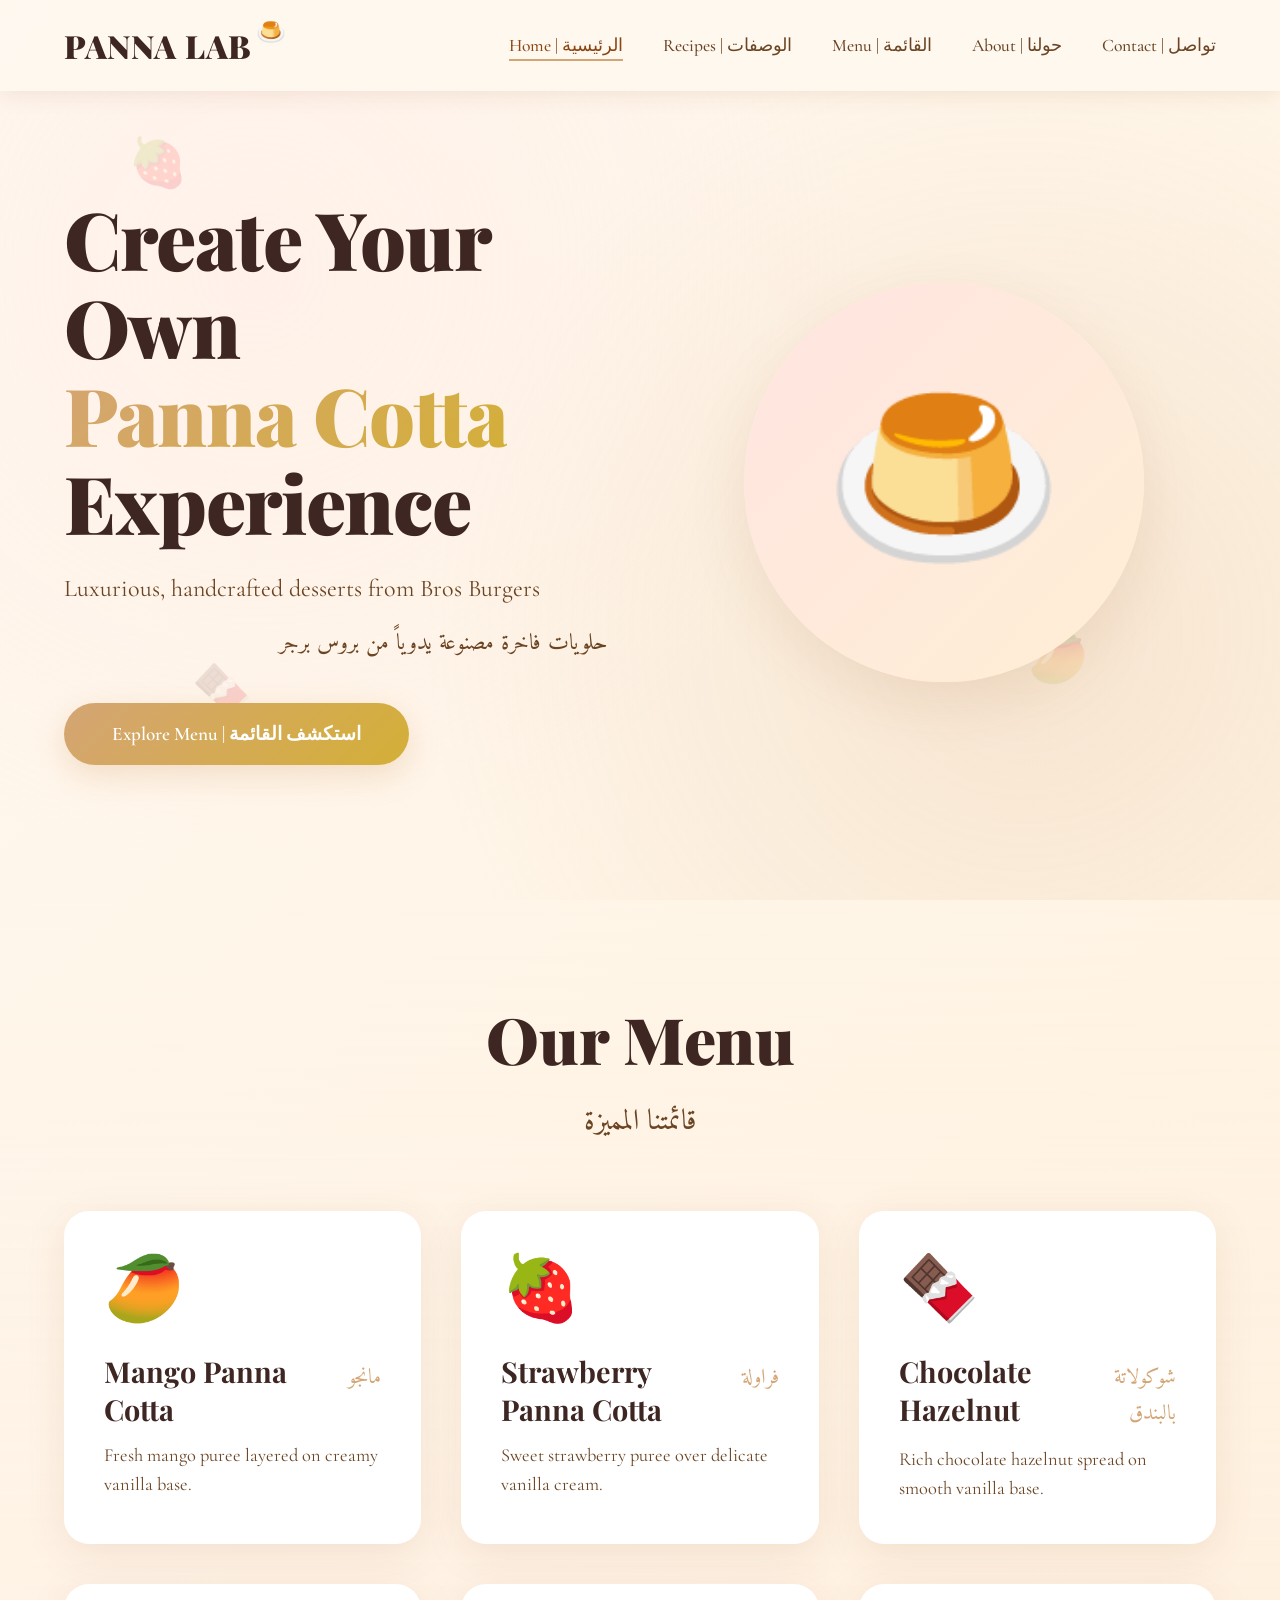
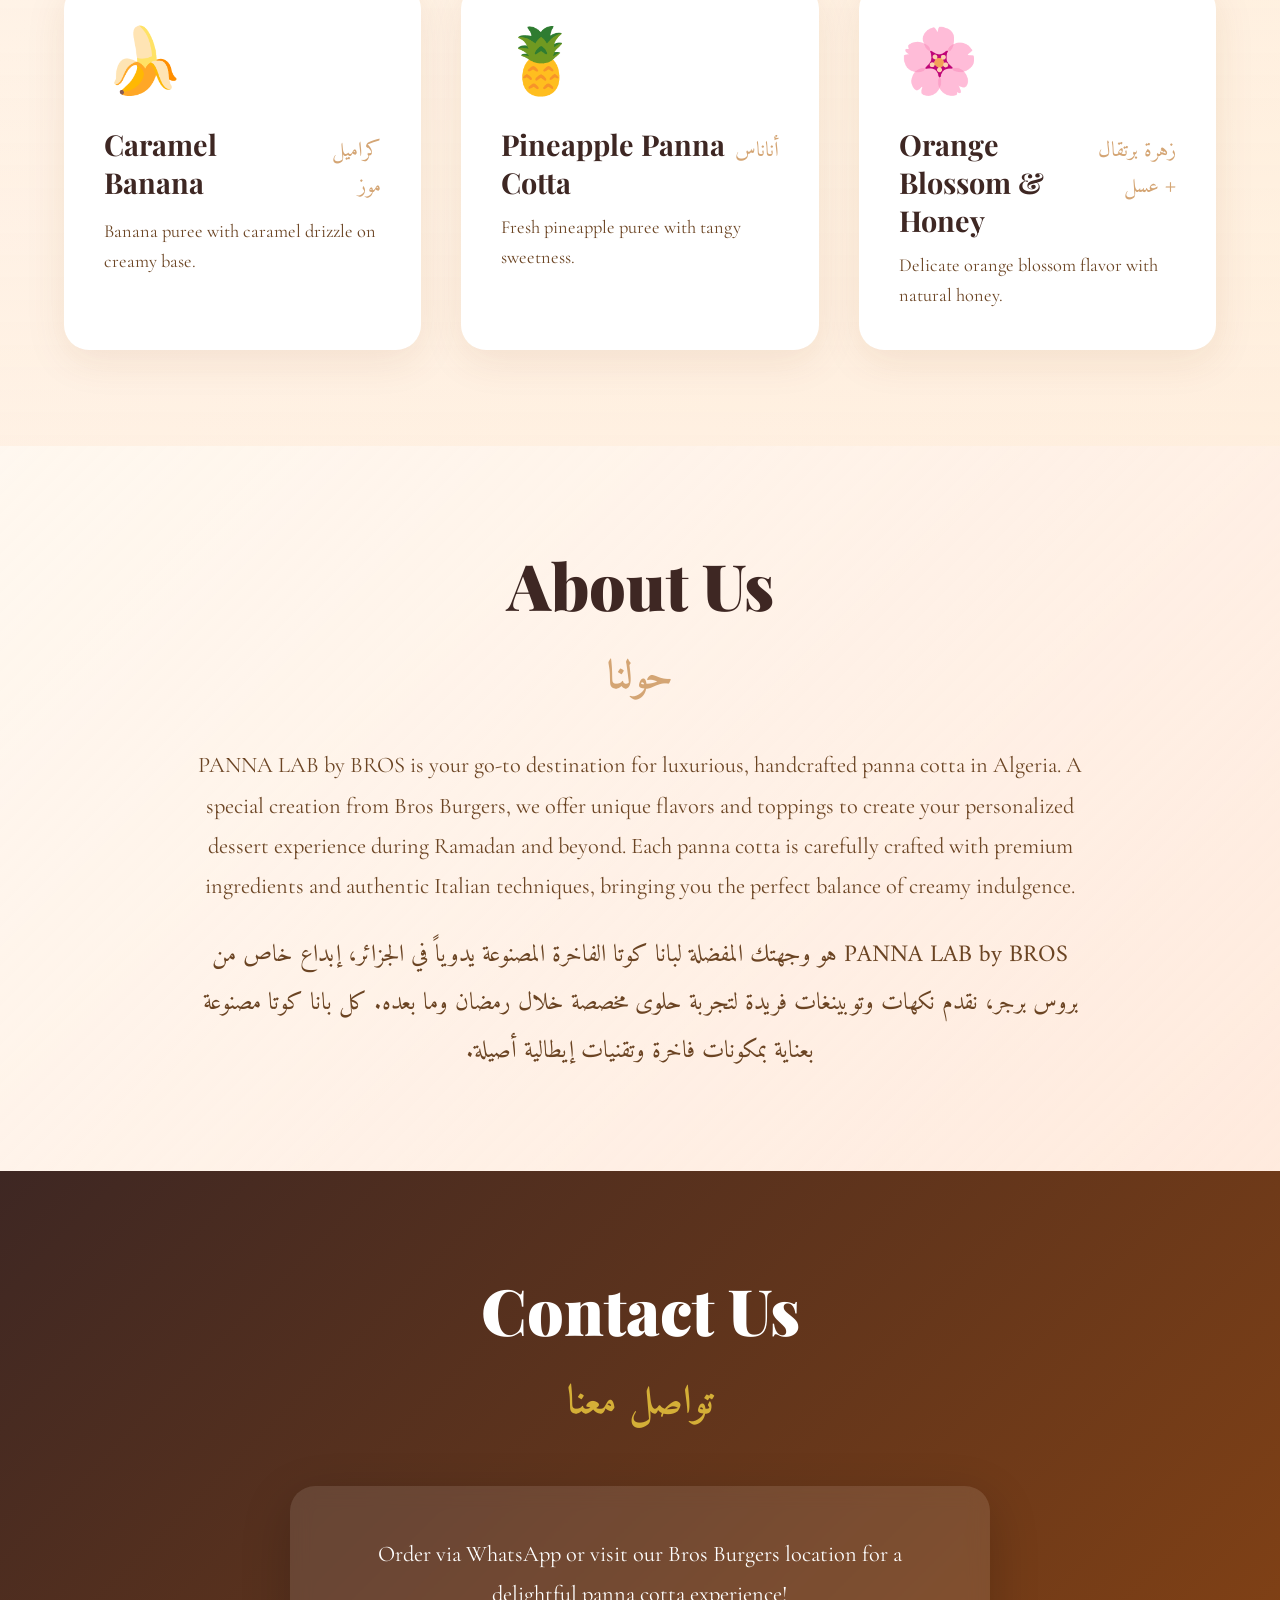
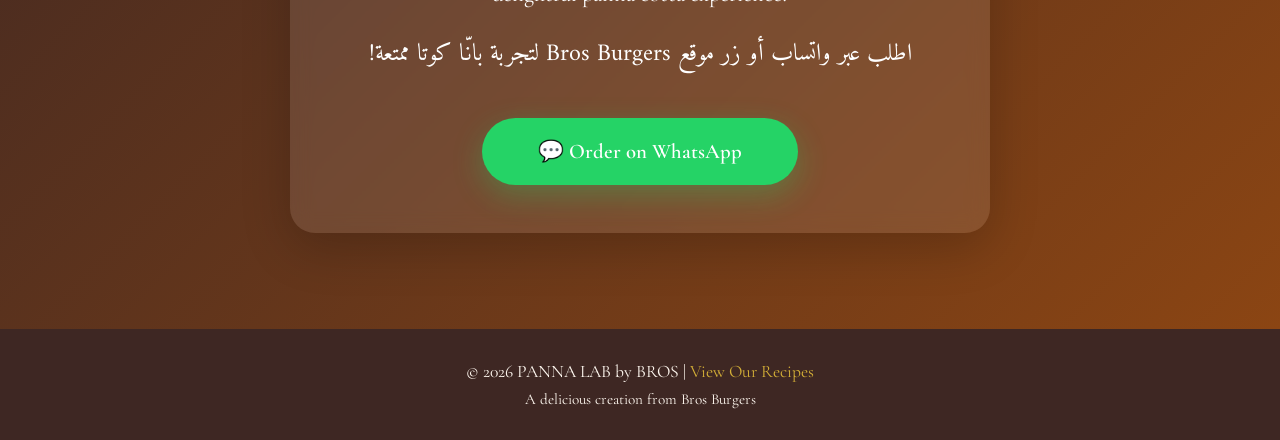
==== index.html @ 929e55ec "Add files via upload" ====
<!DOCTYPE html>
<html lang="en" dir="ltr">
<head>
    <meta charset="UTF-8">
    <meta name="viewport" content="width=device-width, initial-scale=1.0">
    <title>PANNA LAB by BROS - Artisan Panna Cotta Experience</title>
    <link rel="preconnect" href="https://fonts.googleapis.com">
    <link rel="preconnect" href="https://fonts.gstatic.com" crossorigin>
    <link href="https://fonts.googleapis.com/css2?family=Playfair+Display:wght@400;600;700;900&family=Cormorant+Garamond:wght@300;400;500;600&family=Amiri:wght@400;700&display=swap" rel="stylesheet">
    <style>
        :root {
            --cream: #FFF8F0;
            --deep-cream: #FFEFD5;
            --caramel: #D4A574;
            --rich-brown: #8B4513;
            --chocolate: #3E2723;
            --accent-gold: #D4AF37;
            --soft-pink: #FFE4E1;
            --berry: #C1666B;
            --shadow: rgba(139, 69, 19, 0.1);
            --text-primary: #2C1810;
            --text-secondary: #6B4423;
        }

        * {
            margin: 0;
            padding: 0;
            box-sizing: border-box;
        }

        body {
            font-family: 'Cormorant Garamond', serif;
            background: linear-gradient(135deg, var(--cream) 0%, var(--deep-cream) 100%);
            color: var(--text-primary);
            overflow-x: hidden;
            position: relative;
        }

        body::before {
            content: '';
            position: fixed;
            top: 0;
            left: 0;
            width: 100%;
            height: 100%;
            background: 
                radial-gradient(circle at 20% 30%, rgba(255, 228, 225, 0.3) 0%, transparent 50%),
                radial-gradient(circle at 80% 70%, rgba(212, 165, 116, 0.2) 0%, transparent 50%);
            pointer-events: none;
            z-index: -1;
        }

        /* Navigation */
        nav {
            position: fixed;
            top: 0;
            width: 100%;
            padding: 1.5rem 5%;
            background: rgba(255, 248, 240, 0.95);
            backdrop-filter: blur(12px);
            box-shadow: 0 4px 20px var(--shadow);
            z-index: 1000;
            animation: slideDown 0.8s cubic-bezier(0.16, 1, 0.3, 1);
        }

        @keyframes slideDown {
            from {
                transform: translateY(-100%);
                opacity: 0;
            }
            to {
                transform: translateY(0);
                opacity: 1;
            }
        }

        .nav-container {
            max-width: 1400px;
            margin: 0 auto;
            display: flex;
            justify-content: space-between;
            align-items: center;
        }

        .logo {
            font-family: 'Playfair Display', serif;
            font-size: 2rem;
            font-weight: 900;
            color: var(--chocolate);
            letter-spacing: 1px;
            position: relative;
        }

        .logo::after {
            content: '🍮';
            position: absolute;
            top: -10px;
            right: -35px;
            font-size: 1.5rem;
            animation: float 3s ease-in-out infinite;
        }

        @keyframes float {
            0%, 100% { transform: translateY(0) rotate(0deg); }
            50% { transform: translateY(-8px) rotate(5deg); }
        }

        .nav-links {
            display: flex;
            gap: 2.5rem;
            list-style: none;
        }

        .nav-links a {
            text-decoration: none;
            color: var(--text-secondary);
            font-size: 1.1rem;
            font-weight: 500;
            position: relative;
            transition: color 0.3s ease;
            font-family: 'Cormorant Garamond', serif;
        }

        .nav-links a::after {
            content: '';
            position: absolute;
            bottom: -5px;
            left: 0;
            width: 0;
            height: 2px;
            background: var(--caramel);
            transition: width 0.4s cubic-bezier(0.16, 1, 0.3, 1);
        }

        .nav-links a:hover {
            color: var(--rich-brown);
        }

        .nav-links a:hover::after {
            width: 100%;
        }

        .nav-links a.active {
            color: var(--rich-brown);
        }

        .nav-links a.active::after {
            width: 100%;
        }

        /* Hero Section */
        .hero {
            min-height: 100vh;
            display: flex;
            align-items: center;
            justify-content: center;
            padding: 8rem 5% 4rem;
            position: relative;
            overflow: hidden;
        }

        .hero-content {
            max-width: 1400px;
            display: grid;
            grid-template-columns: 1fr 1fr;
            gap: 4rem;
            align-items: center;
        }

        .hero-text {
            animation: fadeInLeft 1s cubic-bezier(0.16, 1, 0.3, 1);
        }

        @keyframes fadeInLeft {
            from {
                opacity: 0;
                transform: translateX(-50px);
            }
            to {
                opacity: 1;
                transform: translateX(0);
            }
        }

        .hero-text h1 {
            font-family: 'Playfair Display', serif;
            font-size: 5rem;
            font-weight: 900;
            line-height: 1.1;
            color: var(--chocolate);
            margin-bottom: 1.5rem;
            letter-spacing: -1px;
        }

        .hero-text h1 span {
            background: linear-gradient(135deg, var(--caramel), var(--accent-gold));
            -webkit-background-clip: text;
            background-clip: text;
            -webkit-text-fill-color: transparent;
        }

        .hero-subtitle {
            font-size: 1.5rem;
            color: var(--text-secondary);
            margin-bottom: 1rem;
            font-weight: 400;
            line-height: 1.6;
        }

        .hero-subtitle-ar {
            font-family: 'Amiri', serif;
            font-size: 1.4rem;
            color: var(--text-secondary);
            margin-bottom: 2.5rem;
            direction: rtl;
        }

        .cta-button {
            display: inline-block;
            padding: 1.2rem 3rem;
            background: linear-gradient(135deg, var(--caramel), var(--accent-gold));
            color: white;
            text-decoration: none;
            font-size: 1.2rem;
            font-weight: 600;
            border-radius: 50px;
            box-shadow: 0 10px 30px rgba(212, 165, 116, 0.3);
            transition: all 0.4s cubic-bezier(0.16, 1, 0.3, 1);
            position: relative;
            overflow: hidden;
        }

        .cta-button::before {
            content: '';
            position: absolute;
            top: 0;
            left: -100%;
            width: 100%;
            height: 100%;
            background: linear-gradient(90deg, transparent, rgba(255,255,255,0.3), transparent);
            transition: left 0.6s;
        }

        .cta-button:hover::before {
            left: 100%;
        }

        .cta-button:hover {
            transform: translateY(-3px);
            box-shadow: 0 15px 40px rgba(212, 165, 116, 0.4);
        }

        .hero-visual {
            position: relative;
            animation: fadeInRight 1s cubic-bezier(0.16, 1, 0.3, 1) 0.2s backwards;
        }

        @keyframes fadeInRight {
            from {
                opacity: 0;
                transform: translateX(50px);
            }
            to {
                opacity: 1;
                transform: translateX(0);
            }
        }

        .panna-showcase {
            position: relative;
            width: 100%;
            aspect-ratio: 1;
            display: flex;
            align-items: center;
            justify-content: center;
        }

        .panna-circle {
            position: absolute;
            width: 400px;
            height: 400px;
            border-radius: 50%;
            background: linear-gradient(135deg, var(--soft-pink), var(--deep-cream));
            box-shadow: 0 20px 60px var(--shadow);
            display: flex;
            align-items: center;
            justify-content: center;
            font-size: 12rem;
            animation: pulse 4s ease-in-out infinite;
        }

        @keyframes pulse {
            0%, 100% { transform: scale(1); }
            50% { transform: scale(1.05); }
        }

        /* Decorative Elements */
        .float-decoration {
            position: absolute;
            font-size: 3rem;
            opacity: 0.15;
            animation: floatAround 20s ease-in-out infinite;
        }

        .float-decoration:nth-child(1) {
            top: 15%;
            left: 10%;
            animation-delay: 0s;
        }

        .float-decoration:nth-child(2) {
            top: 70%;
            right: 15%;
            animation-delay: 5s;
        }

        .float-decoration:nth-child(3) {
            bottom: 20%;
            left: 15%;
            animation-delay: 10s;
        }

        @keyframes floatAround {
            0%, 100% { transform: translate(0, 0) rotate(0deg); }
            25% { transform: translate(20px, -20px) rotate(5deg); }
            50% { transform: translate(-20px, 20px) rotate(-5deg); }
            75% { transform: translate(20px, 20px) rotate(5deg); }
        }

        /* Menu Section */
        .menu-section {
            padding: 6rem 5%;
            background: linear-gradient(180deg, transparent, rgba(255, 228, 225, 0.2));
        }

        .section-header {
            text-align: center;
            margin-bottom: 4rem;
            animation: fadeInUp 0.8s cubic-bezier(0.16, 1, 0.3, 1);
        }

        @keyframes fadeInUp {
            from {
                opacity: 0;
                transform: translateY(30px);
            }
            to {
                opacity: 1;
                transform: translateY(0);
            }
        }

        .section-header h2 {
            font-family: 'Playfair Display', serif;
            font-size: 4rem;
            font-weight: 900;
            color: var(--chocolate);
            margin-bottom: 1rem;
        }

        .section-header p {
            font-family: 'Amiri', serif;
            font-size: 1.8rem;
            color: var(--text-secondary);
            direction: rtl;
        }

        .menu-grid {
            max-width: 1400px;
            margin: 0 auto;
            display: grid;
            grid-template-columns: repeat(auto-fit, minmax(350px, 1fr));
            gap: 2.5rem;
        }

        .menu-item {
            background: white;
            border-radius: 25px;
            padding: 2.5rem;
            box-shadow: 0 10px 40px var(--shadow);
            transition: all 0.5s cubic-bezier(0.16, 1, 0.3, 1);
            position: relative;
            overflow: hidden;
            animation: fadeInUp 0.8s cubic-bezier(0.16, 1, 0.3, 1);
        }

        .menu-item:nth-child(1) { animation-delay: 0.1s; }
        .menu-item:nth-child(2) { animation-delay: 0.2s; }
        .menu-item:nth-child(3) { animation-delay: 0.3s; }
        .menu-item:nth-child(4) { animation-delay: 0.4s; }
        .menu-item:nth-child(5) { animation-delay: 0.5s; }
        .menu-item:nth-child(6) { animation-delay: 0.6s; }

        .menu-item::before {
            content: '';
            position: absolute;
            top: 0;
            left: 0;
            width: 100%;
            height: 5px;
            background: linear-gradient(90deg, var(--caramel), var(--accent-gold));
            transform: scaleX(0);
            transform-origin: left;
            transition: transform 0.5s cubic-bezier(0.16, 1, 0.3, 1);
        }

        .menu-item:hover::before {
            transform: scaleX(1);
        }

        .menu-item:hover {
            transform: translateY(-10px);
            box-shadow: 0 20px 60px rgba(139, 69, 19, 0.2);
        }

        .item-icon {
            font-size: 4rem;
            margin-bottom: 1.5rem;
            display: block;
        }

        .item-header {
            display: flex;
            justify-content: space-between;
            align-items: baseline;
            margin-bottom: 0.8rem;
        }

        .item-name {
            font-family: 'Playfair Display', serif;
            font-size: 1.8rem;
            font-weight: 700;
            color: var(--chocolate);
        }

        .item-name-ar {
            font-family: 'Amiri', serif;
            font-size: 1.3rem;
            color: var(--caramel);
            direction: rtl;
        }

        .item-description {
            color: var(--text-secondary);
            font-size: 1.15rem;
            line-height: 1.6;
        }

        /* About Section */
        .about-section {
            padding: 6rem 5%;
            background: linear-gradient(135deg, rgba(255, 248, 240, 0.9), rgba(255, 228, 225, 0.5));
        }

        .about-content {
            max-width: 1200px;
            margin: 0 auto;
            text-align: center;
        }

        .about-content h2 {
            font-family: 'Playfair Display', serif;
            font-size: 4rem;
            font-weight: 900;
            color: var(--chocolate);
            margin-bottom: 1rem;
        }

        .about-content h3 {
            font-family: 'Amiri', serif;
            font-size: 2.5rem;
            color: var(--caramel);
            margin-bottom: 2rem;
            direction: rtl;
        }

        .about-text {
            font-size: 1.4rem;
            line-height: 1.8;
            color: var(--text-secondary);
            max-width: 900px;
            margin: 0 auto 1.5rem;
        }

        .about-text-ar {
            font-family: 'Amiri', serif;
            font-size: 1.5rem;
            line-height: 2;
            color: var(--text-secondary);
            direction: rtl;
            max-width: 900px;
            margin: 0 auto;
        }

        /* Contact Section */
        .contact-section {
            padding: 6rem 5%;
            background: linear-gradient(135deg, var(--chocolate), var(--rich-brown));
            color: white;
        }

        .contact-content {
            max-width: 1200px;
            margin: 0 auto;
            text-align: center;
        }

        .contact-content h2 {
            font-family: 'Playfair Display', serif;
            font-size: 4rem;
            font-weight: 900;
            margin-bottom: 1rem;
        }

        .contact-content h3 {
            font-family: 'Amiri', serif;
            font-size: 2.5rem;
            margin-bottom: 3rem;
            direction: rtl;
            color: var(--accent-gold);
        }

        .contact-box {
            background: rgba(255, 255, 255, 0.1);
            backdrop-filter: blur(10px);
            border-radius: 25px;
            padding: 3rem;
            max-width: 700px;
            margin: 0 auto;
            box-shadow: 0 15px 50px rgba(0, 0, 0, 0.2);
        }

        .contact-text {
            font-size: 1.4rem;
            line-height: 1.8;
            margin-bottom: 1rem;
        }

        .contact-text-ar {
            font-family: 'Amiri', serif;
            font-size: 1.5rem;
            line-height: 2;
            direction: rtl;
            margin-bottom: 2.5rem;
        }

        .whatsapp-button {
            display: inline-block;
            padding: 1.3rem 3.5rem;
            background: #25D366;
            color: white;
            text-decoration: none;
            font-size: 1.3rem;
            font-weight: 600;
            border-radius: 50px;
            box-shadow: 0 10px 30px rgba(37, 211, 102, 0.3);
            transition: all 0.4s cubic-bezier(0.16, 1, 0.3, 1);
        }

        .whatsapp-button:hover {
            transform: translateY(-3px);
            box-shadow: 0 15px 40px rgba(37, 211, 102, 0.5);
            background: #20ba5a;
        }

        /* Footer */
        footer {
            background: var(--chocolate);
            color: var(--cream);
            text-align: center;
            padding: 2rem 5%;
            font-size: 1.1rem;
        }

        footer a {
            color: var(--accent-gold);
            text-decoration: none;
            transition: color 0.3s ease;
        }

        footer a:hover {
            color: var(--caramel);
        }

        /* Responsive Design */
        @media (max-width: 968px) {
            .hero-content {
                grid-template-columns: 1fr;
                text-align: center;
            }

            .hero-text h1 {
                font-size: 3.5rem;
            }

            .panna-circle {
                width: 300px;
                height: 300px;
                font-size: 8rem;
            }

            .nav-links {
                gap: 1.5rem;
            }

            .section-header h2 {
                font-size: 3rem;
            }

            .menu-grid {
                grid-template-columns: 1fr;
            }
        }

        @media (max-width: 640px) {
            .nav-links {
                flex-wrap: wrap;
                justify-content: center;
                gap: 1rem;
            }

            .hero-text h1 {
                font-size: 2.5rem;
            }

            .hero-subtitle {
                font-size: 1.2rem;
            }

            .section-header h2 {
                font-size: 2.2rem;
            }

            .about-content h2,
            .contact-content h2 {
                font-size: 2.5rem;
            }
        }

        /* Smooth Scroll */
        html {
            scroll-behavior: smooth;
        }
    </style>
</head>
<body>
    <!-- Navigation -->
    <nav>
        <div class="nav-container">
            <div class="logo">PANNA LAB</div>
            <ul class="nav-links">
                <li><a href="index.html" class="active">Home | الرئيسية</a></li>
                <li><a href="recipes.html">Recipes | الوصفات</a></li>
                <li><a href="#menu">Menu | القائمة</a></li>
                <li><a href="#about">About | حولنا</a></li>
                <li><a href="#contact">Contact | تواصل</a></li>
            </ul>
        </div>
    </nav>

    <!-- Hero Section -->
    <section id="home" class="hero">
        <div class="float-decoration">🍓</div>
        <div class="float-decoration">🥭</div>
        <div class="float-decoration">🍫</div>
        
        <div class="hero-content">
            <div class="hero-text">
                <h1>
                    Create Your Own<br>
                    <span>Panna Cotta</span><br>
                    Experience
                </h1>
                <p class="hero-subtitle">Luxurious, handcrafted desserts from Bros Burgers</p>
                <p class="hero-subtitle-ar">حلويات فاخرة مصنوعة يدوياً من بروس برجر</p>
                <a href="#menu" class="cta-button">Explore Menu | استكشف القائمة</a>
            </div>
            <div class="hero-visual">
                <div class="panna-showcase">
                    <div class="panna-circle">🍮</div>
                </div>
            </div>
        </div>
    </section>

    <!-- Menu Section -->
    <section id="menu" class="menu-section">
        <div class="section-header">
            <h2>Our Menu</h2>
            <p>قائمتنا المميزة</p>
        </div>
        
        <div class="menu-grid">
            <div class="menu-item">
                <span class="item-icon">🥭</span>
                <div class="item-header">
                    <h3 class="item-name">Mango Panna Cotta</h3>
                    <span class="item-name-ar">مانجو</span>
                </div>
                <p class="item-description">Fresh mango puree layered on creamy vanilla base.</p>
            </div>

            <div class="menu-item">
                <span class="item-icon">🍓</span>
                <div class="item-header">
                    <h3 class="item-name">Strawberry Panna Cotta</h3>
                    <span class="item-name-ar">فراولة</span>
                </div>
                <p class="item-description">Sweet strawberry puree over delicate vanilla cream.</p>
            </div>

            <div class="menu-item">
                <span class="item-icon">🍫</span>
                <div class="item-header">
                    <h3 class="item-name">Chocolate Hazelnut</h3>
                    <span class="item-name-ar">شوكولاتة بالبندق</span>
                </div>
                <p class="item-description">Rich chocolate hazelnut spread on smooth vanilla base.</p>
            </div>

            <div class="menu-item">
                <span class="item-icon">🍌</span>
                <div class="item-header">
                    <h3 class="item-name">Caramel Banana</h3>
                    <span class="item-name-ar">كراميل موز</span>
                </div>
                <p class="item-description">Banana puree with caramel drizzle on creamy base.</p>
            </div>

            <div class="menu-item">
                <span class="item-icon">🍍</span>
                <div class="item-header">
                    <h3 class="item-name">Pineapple Panna Cotta</h3>
                    <span class="item-name-ar">أناناس</span>
                </div>
                <p class="item-description">Fresh pineapple puree with tangy sweetness.</p>
            </div>

            <div class="menu-item">
                <span class="item-icon">🌸</span>
                <div class="item-header">
                    <h3 class="item-name">Orange Blossom & Honey</h3>
                    <span class="item-name-ar">زهرة برتقال + عسل</span>
                </div>
                <p class="item-description">Delicate orange blossom flavor with natural honey.</p>
            </div>
        </div>
    </section>

    <!-- About Section -->
    <section id="about" class="about-section">
        <div class="about-content">
            <h2>About Us</h2>
            <h3>حولنا</h3>
            <p class="about-text">
                PANNA LAB by BROS is your go-to destination for luxurious, handcrafted panna cotta in Algeria. 
                A special creation from Bros Burgers, we offer unique flavors and toppings to create your personalized 
                dessert experience during Ramadan and beyond. Each panna cotta is carefully crafted with premium ingredients 
                and authentic Italian techniques, bringing you the perfect balance of creamy indulgence.
            </p>
            <p class="about-text-ar">
                PANNA LAB by BROS هو وجهتك المفضلة لبانا كوتا الفاخرة المصنوعة يدوياً في الجزائر، 
                إبداع خاص من بروس برجر، نقدم نكهات وتوبينغات فريدة لتجربة حلوى مخصصة خلال رمضان وما بعده.
                كل بانا كوتا مصنوعة بعناية بمكونات فاخرة وتقنيات إيطالية أصيلة.
            </p>
        </div>
    </section>

    <!-- Contact Section -->
    <section id="contact" class="contact-section">
        <div class="contact-content">
            <h2>Contact Us</h2>
            <h3>تواصل معنا</h3>
            
            <div class="contact-box">
                <p class="contact-text">
                    Order via WhatsApp or visit our Bros Burgers location for a delightful panna cotta experience!
                </p>
                <p class="contact-text-ar">
                    اطلب عبر واتساب أو زر موقع Bros Burgers لتجربة بانّا كوتا ممتعة!
                </p>
                <a href="https://wa.me/" class="whatsapp-button">💬 Order on WhatsApp</a>
            </div>
        </div>
    </section>

    <!-- Footer -->
    <footer>
        <p>© 2026 PANNA LAB by BROS | <a href="recipes.html">View Our Recipes</a></p>
        <p style="margin-top: 0.5rem; font-size: 0.95rem;">A delicious creation from Bros Burgers</p>
    </footer>

    <script>
        // Smooth scroll with offset for fixed nav
        document.querySelectorAll('a[href^="#"]').forEach(anchor => {
            anchor.addEventListener('click', function (e) {
                e.preventDefault();
                const target = document.querySelector(this.getAttribute('href'));
                if (target) {
                    const navHeight = document.querySelector('nav').offsetHeight;
                    const targetPosition = target.offsetTop - navHeight;
                    window.scrollTo({
                        top: targetPosition,
                        behavior: 'smooth'
                    });
                }
            });
        });

        // Add animation on scroll
        const observerOptions = {
            threshold: 0.1,
            rootMargin: '0px 0px -100px 0px'
        };

        const observer = new IntersectionObserver((entries) => {
            entries.forEach(entry => {
                if (entry.isIntersecting) {
                    entry.target.style.opacity = '1';
                    entry.target.style.transform = 'translateY(0)';
                }
            });
        }, observerOptions);

        document.querySelectorAll('.menu-item').forEach(item => {
            item.style.opacity = '0';
            item.style.transform = 'translateY(30px)';
            item.style.transition = 'all 0.6s cubic-bezier(0.16, 1, 0.3, 1)';
            observer.observe(item);
        });
    </script>
</body>
</html>
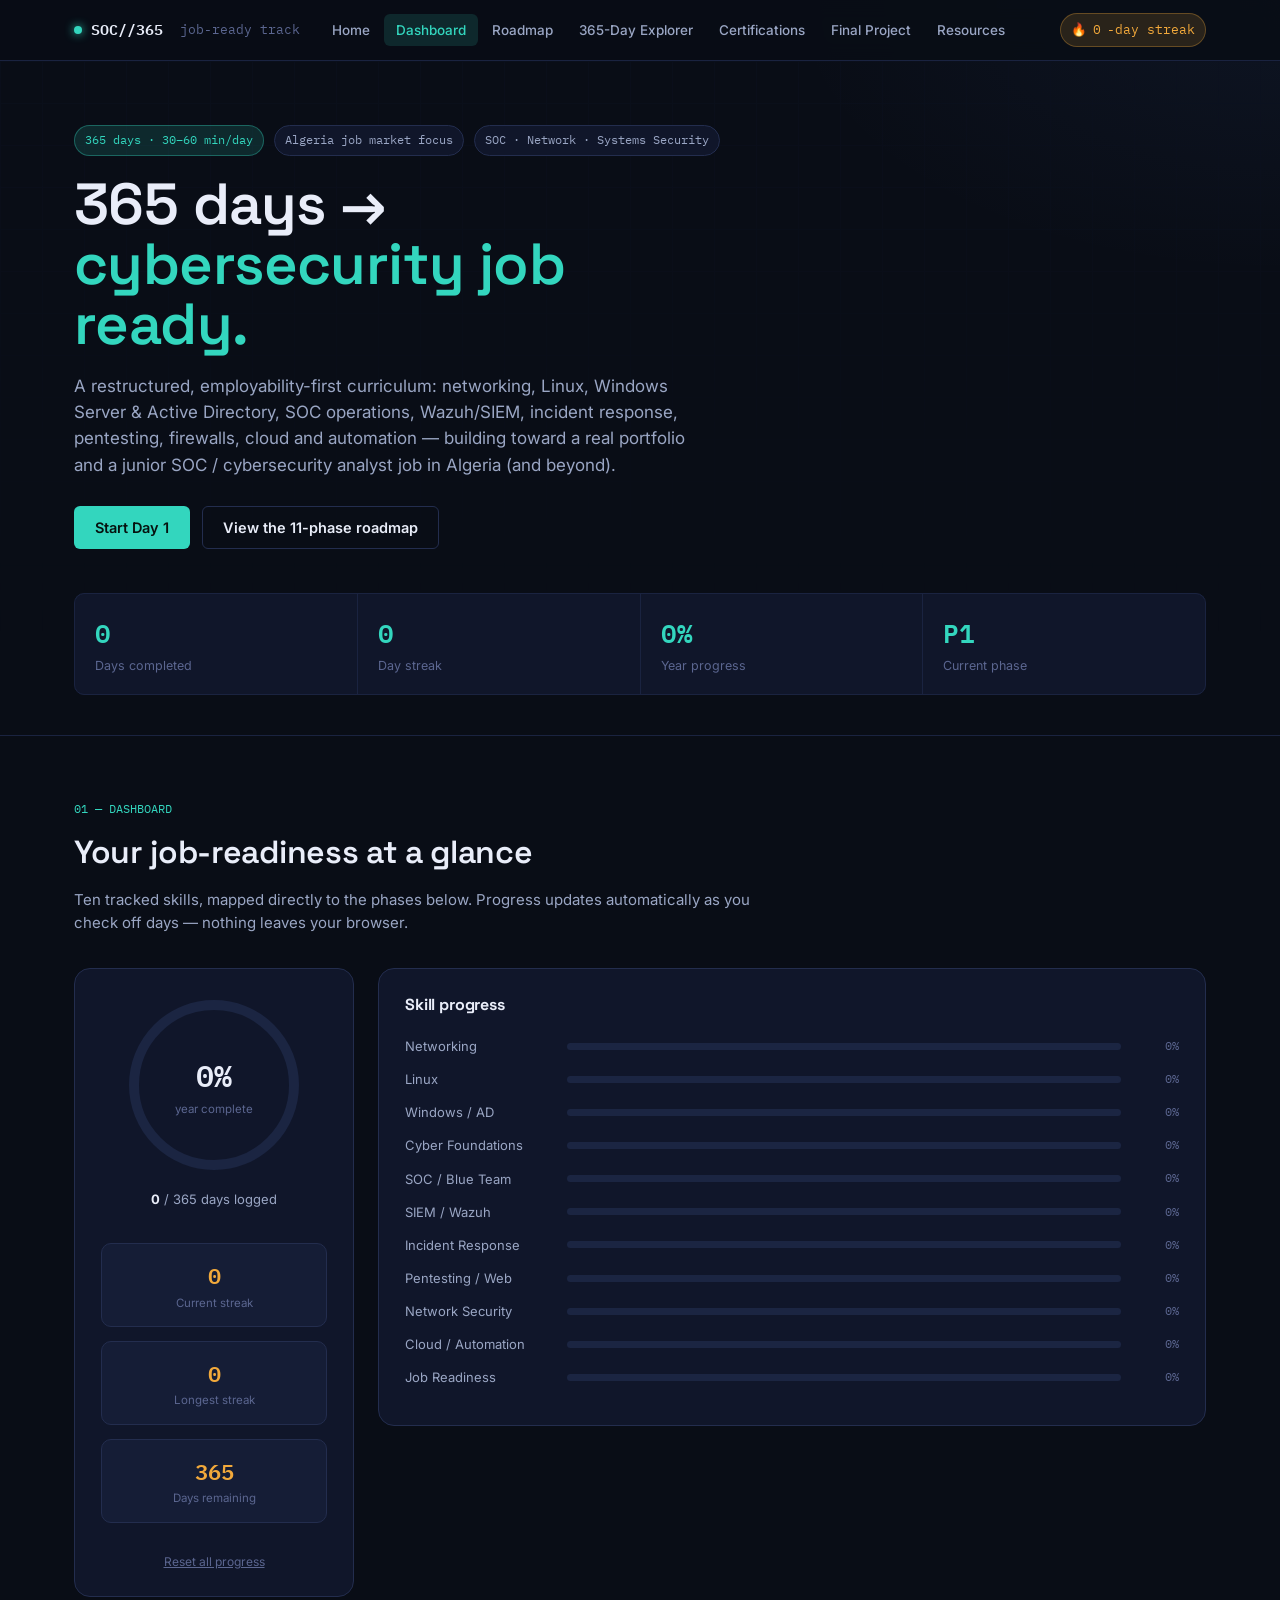
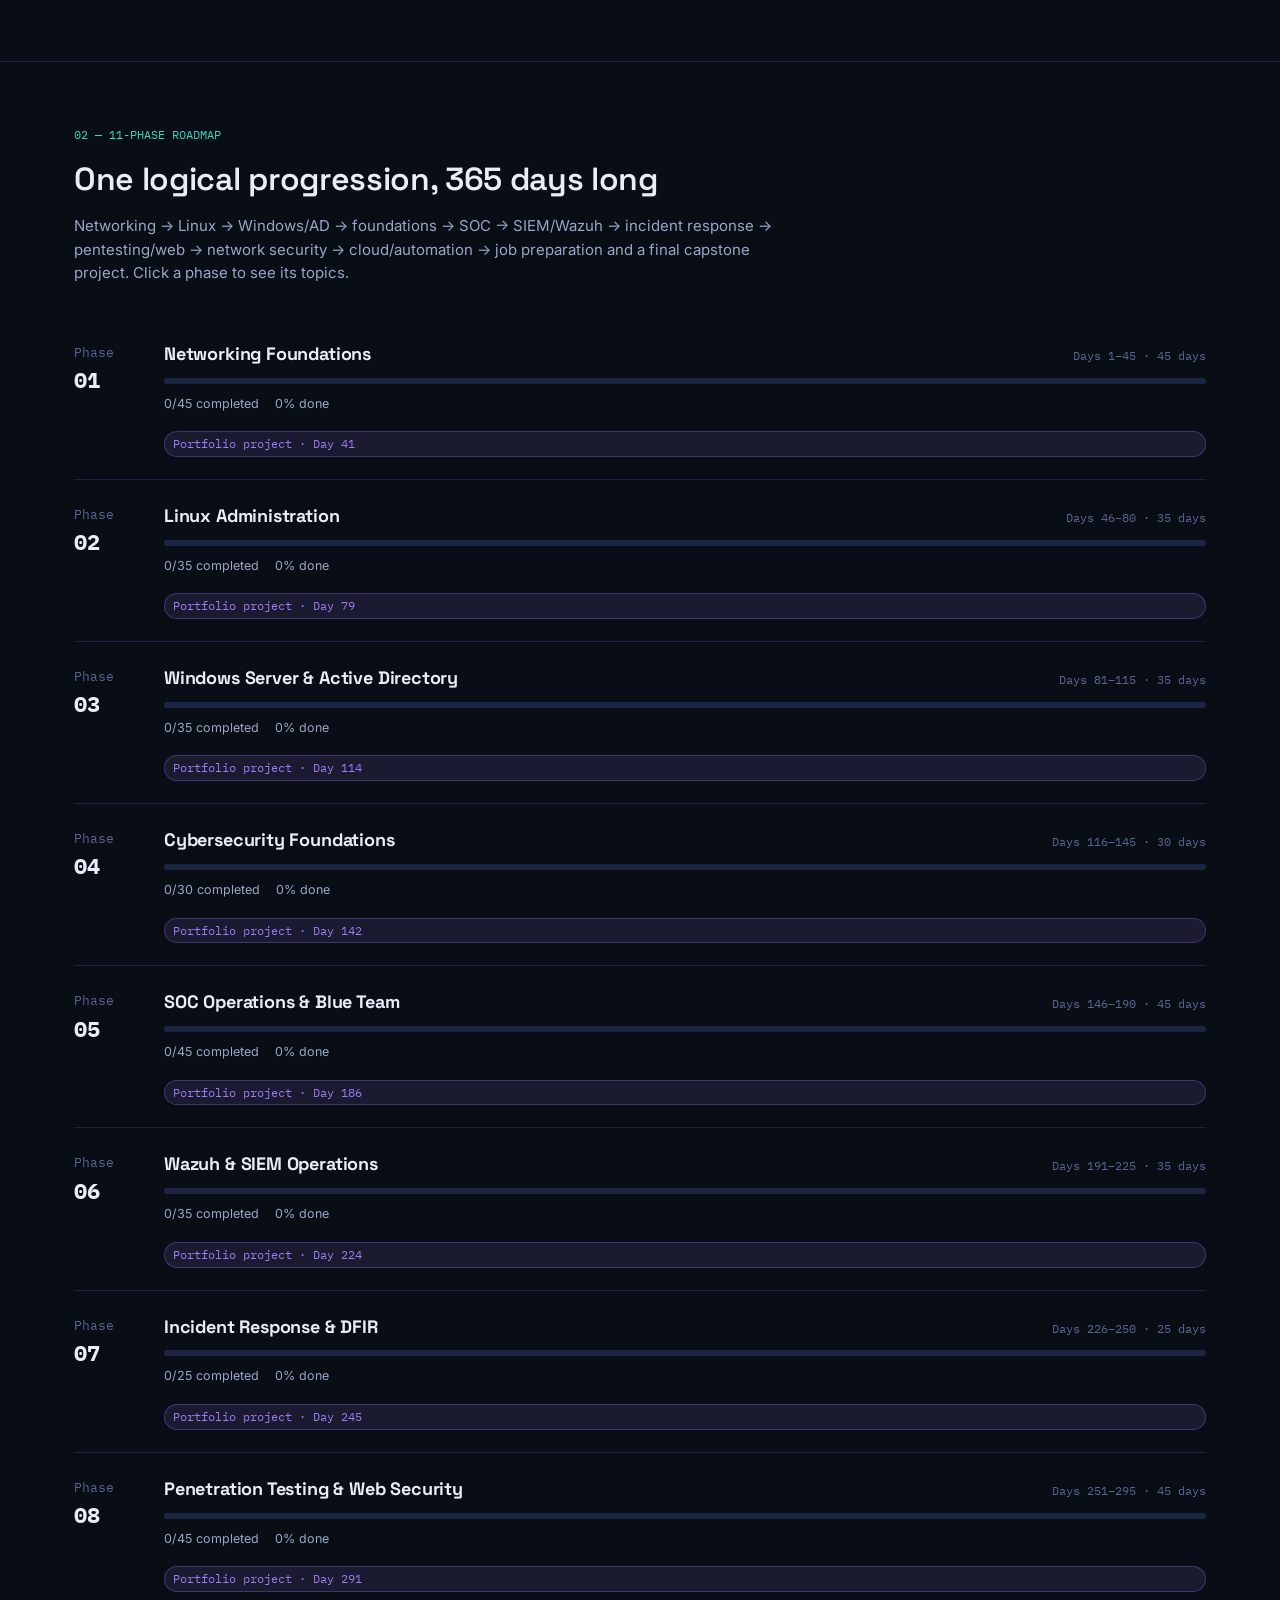
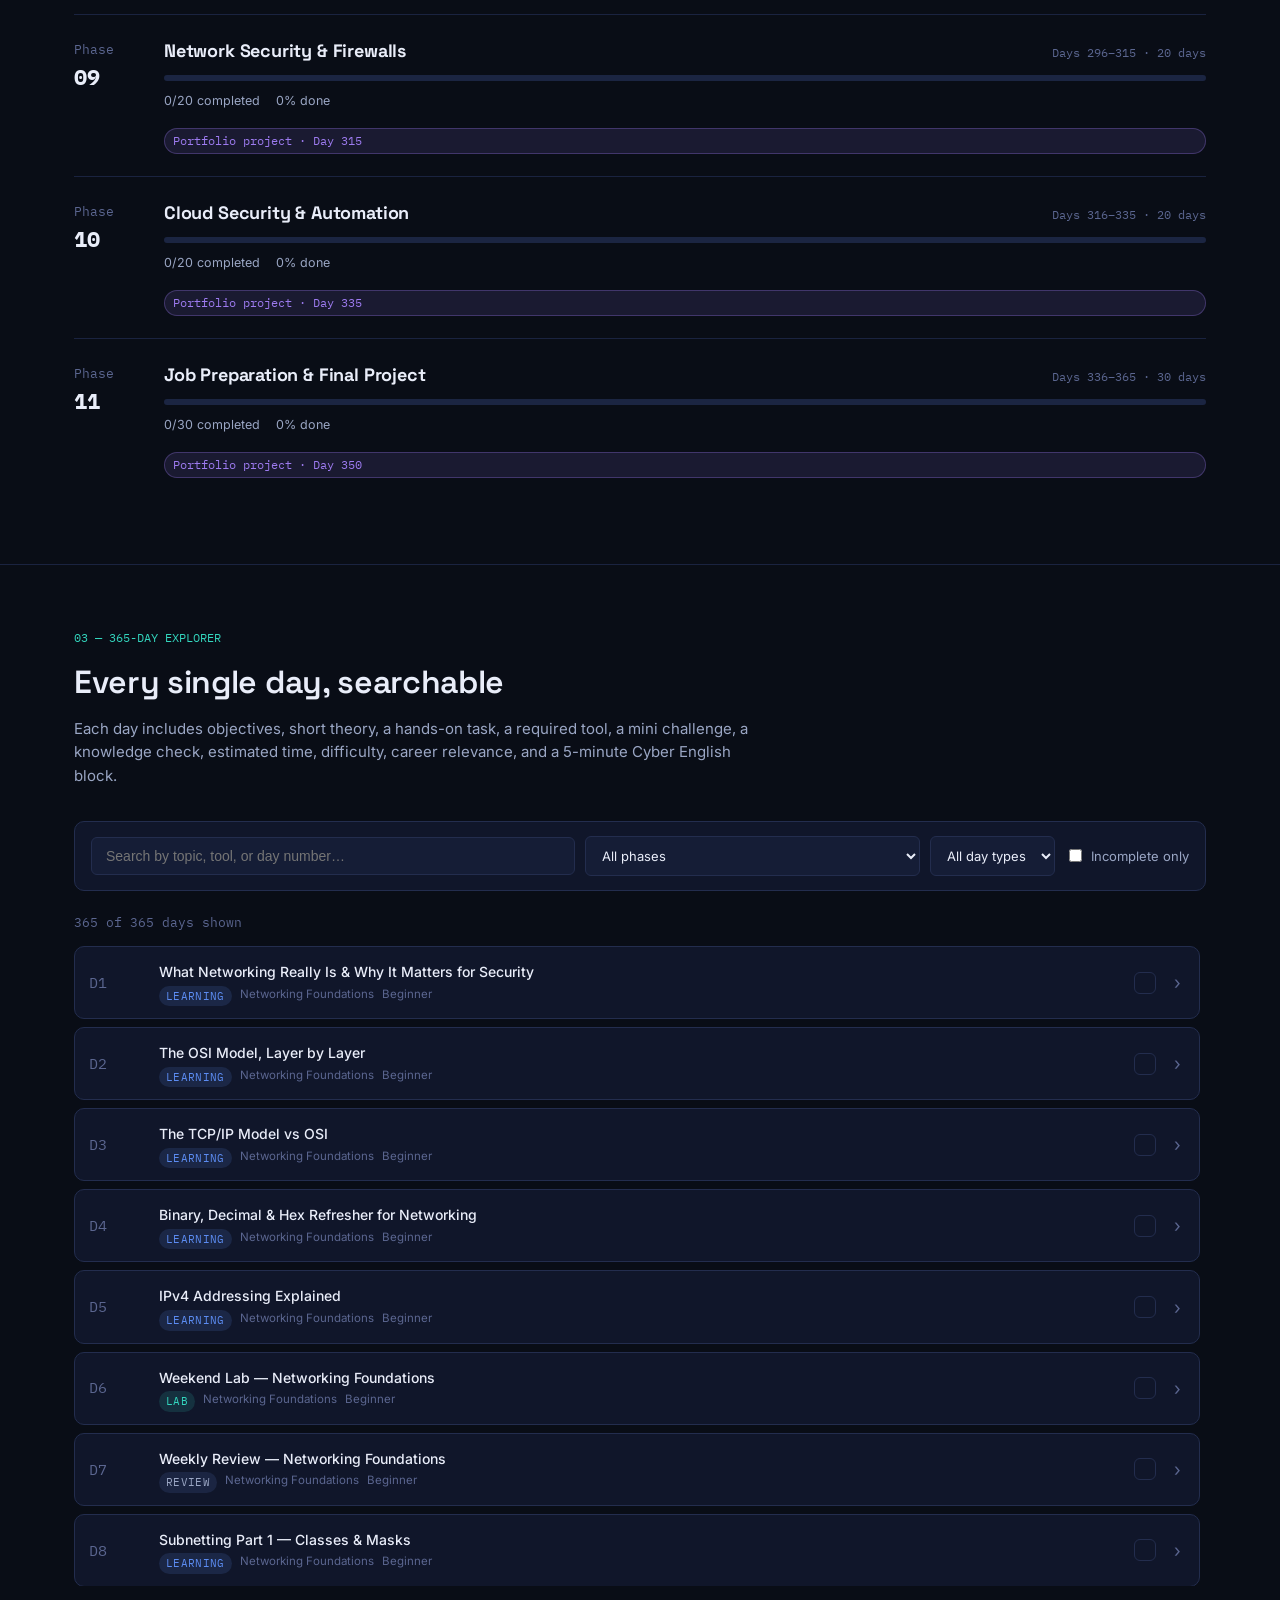
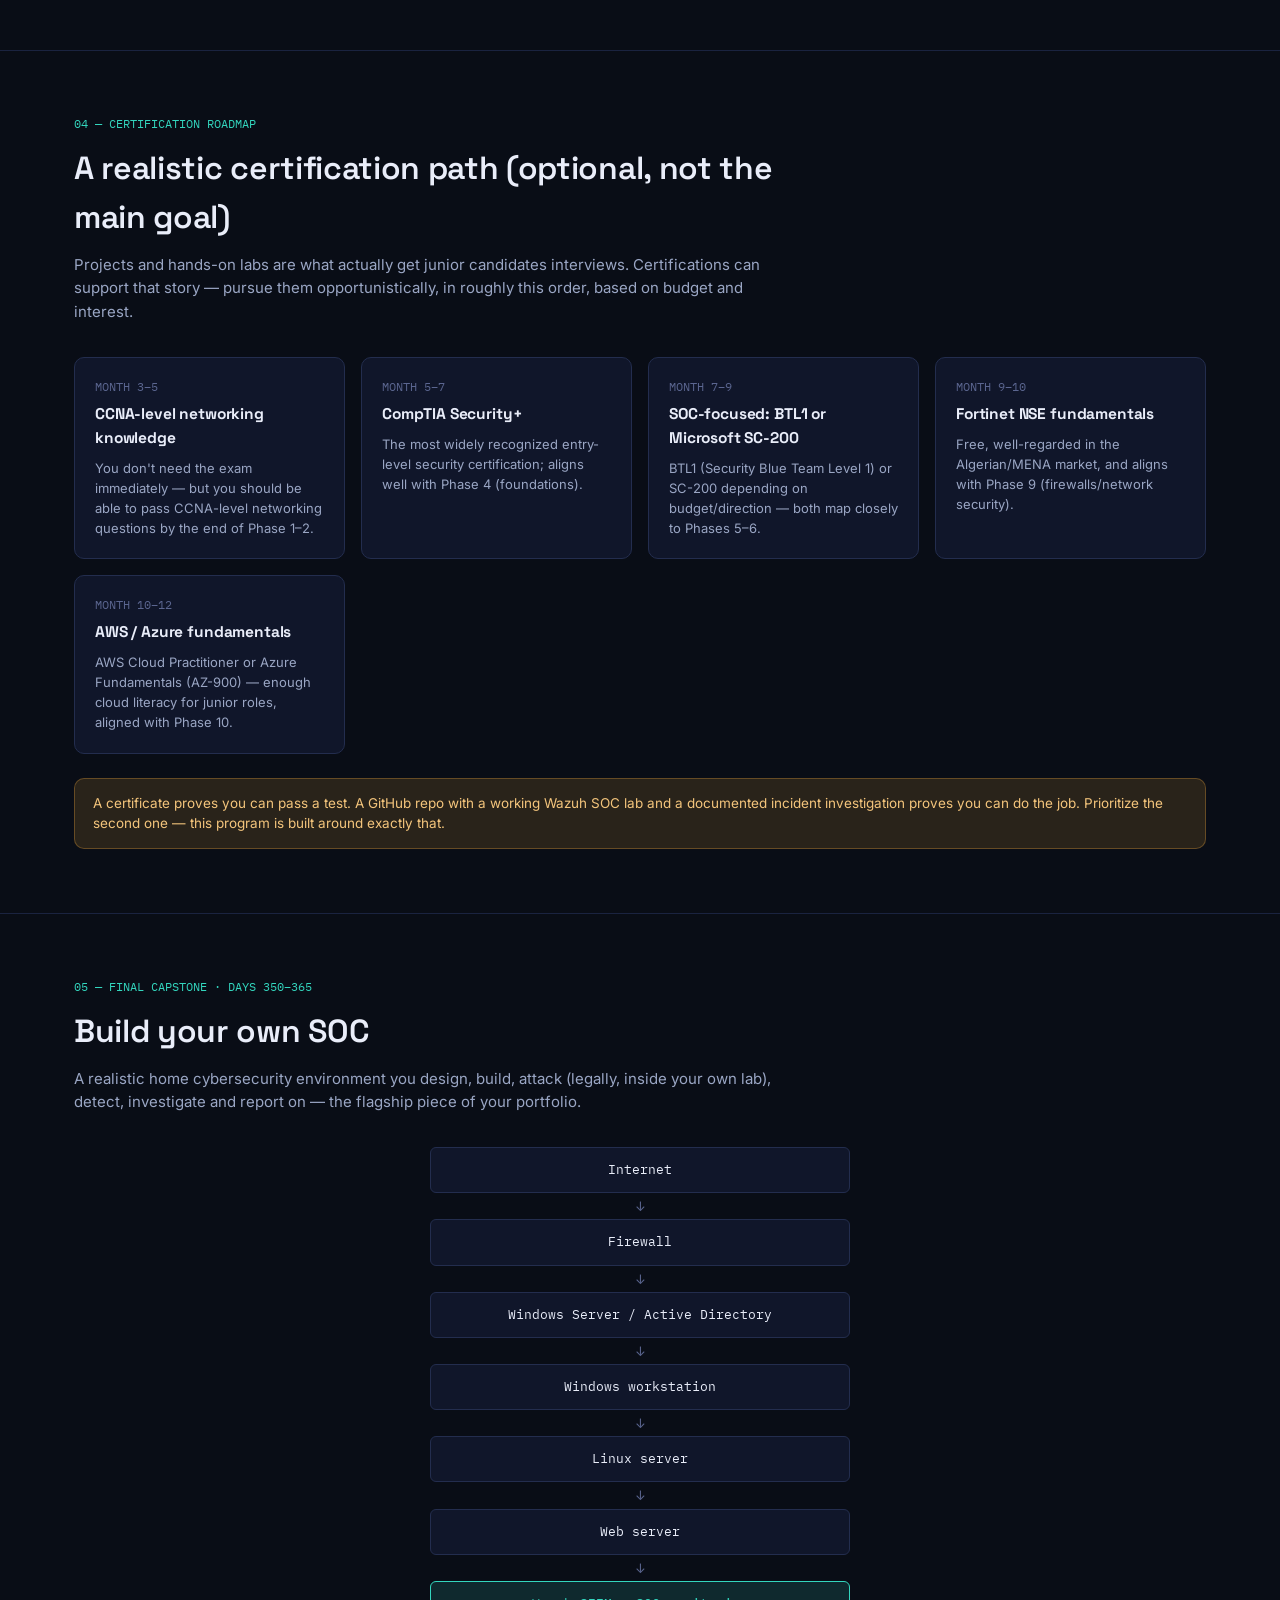
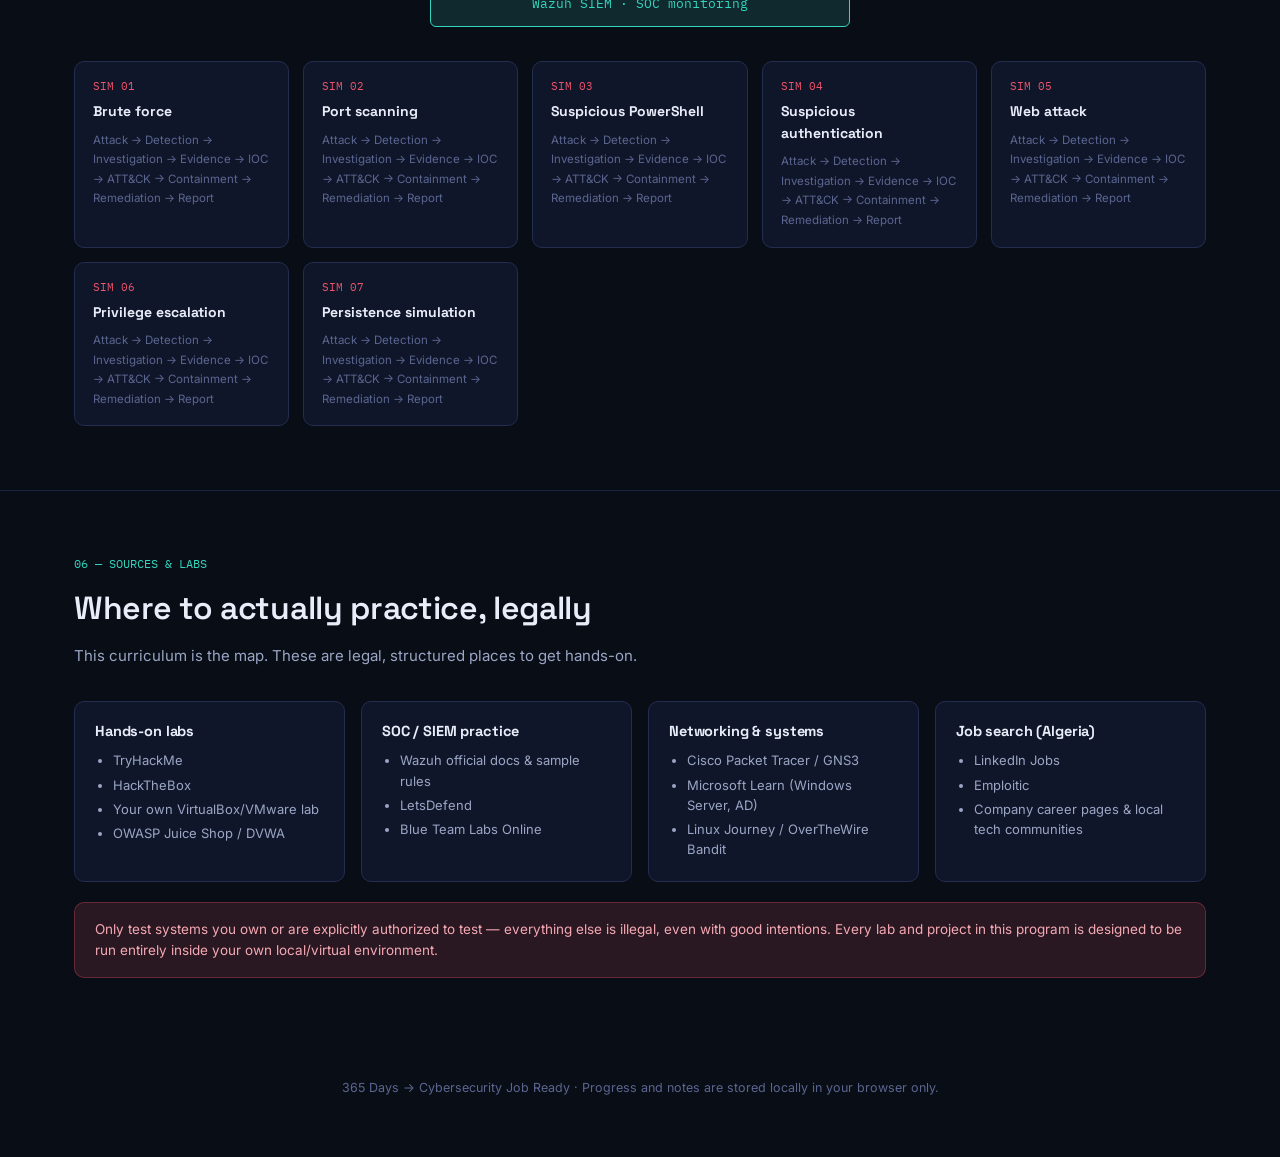
==== commit f977f54b: "Add files via upload" ====
--- a/index.html
+++ b/index.html
@@ -1,833 +1,230 @@
-<!DOCTYPE html>
-<html lang="en" dir="ltr">
-<head>
-    <meta charset="UTF-8">
-    <meta name="viewport" content="width=device-width, initial-scale=1.0">
-    <title>PANNA LAB by BROS - Artisan Panna Cotta Experience</title>
-    <link rel="preconnect" href="https://fonts.googleapis.com">
-    <link rel="preconnect" href="https://fonts.gstatic.com" crossorigin>
-    <link href="https://fonts.googleapis.com/css2?family=Playfair+Display:wght@400;600;700;900&family=Cormorant+Garamond:wght@300;400;500;600&family=Amiri:wght@400;700&display=swap" rel="stylesheet">
-    <style>
-        :root {
-            --cream: #FFF8F0;
-            --deep-cream: #FFEFD5;
-            --caramel: #D4A574;
-            --rich-brown: #8B4513;
-            --chocolate: #3E2723;
-            --accent-gold: #D4AF37;
-            --soft-pink: #FFE4E1;
-            --berry: #C1666B;
-            --shadow: rgba(139, 69, 19, 0.1);
-            --text-primary: #2C1810;
-            --text-secondary: #6B4423;
-        }
-
-        * {
-            margin: 0;
-            padding: 0;
-            box-sizing: border-box;
-        }
-
-        body {
-            font-family: 'Cormorant Garamond', serif;
-            background: linear-gradient(135deg, var(--cream) 0%, var(--deep-cream) 100%);
-            color: var(--text-primary);
-            overflow-x: hidden;
-            position: relative;
-        }
-
-        body::before {
-            content: '';
-            position: fixed;
-            top: 0;
-            left: 0;
-            width: 100%;
-            height: 100%;
-            background: 
-                radial-gradient(circle at 20% 30%, rgba(255, 228, 225, 0.3) 0%, transparent 50%),
-                radial-gradient(circle at 80% 70%, rgba(212, 165, 116, 0.2) 0%, transparent 50%);
-            pointer-events: none;
-            z-index: -1;
-        }
-
-        /* Navigation */
-        nav {
-            position: fixed;
-            top: 0;
-            width: 100%;
-            padding: 1.5rem 5%;
-            background: rgba(255, 248, 240, 0.95);
-            backdrop-filter: blur(12px);
-            box-shadow: 0 4px 20px var(--shadow);
-            z-index: 1000;
-            animation: slideDown 0.8s cubic-bezier(0.16, 1, 0.3, 1);
-        }
-
-        @keyframes slideDown {
-            from {
-                transform: translateY(-100%);
-                opacity: 0;
-            }
-            to {
-                transform: translateY(0);
-                opacity: 1;
-            }
-        }
-
-        .nav-container {
-            max-width: 1400px;
-            margin: 0 auto;
-            display: flex;
-            justify-content: space-between;
-            align-items: center;
-        }
-
-        .logo {
-            font-family: 'Playfair Display', serif;
-            font-size: 2rem;
-            font-weight: 900;
-            color: var(--chocolate);
-            letter-spacing: 1px;
-            position: relative;
-        }
-
-        .logo::after {
-            content: '🍮';
-            position: absolute;
-            top: -10px;
-            right: -35px;
-            font-size: 1.5rem;
-            animation: float 3s ease-in-out infinite;
-        }
-
-        @keyframes float {
-            0%, 100% { transform: translateY(0) rotate(0deg); }
-            50% { transform: translateY(-8px) rotate(5deg); }
-        }
-
-        .nav-links {
-            display: flex;
-            gap: 2.5rem;
-            list-style: none;
-        }
-
-        .nav-links a {
-            text-decoration: none;
-            color: var(--text-secondary);
-            font-size: 1.1rem;
-            font-weight: 500;
-            position: relative;
-            transition: color 0.3s ease;
-            font-family: 'Cormorant Garamond', serif;
-        }
-
-        .nav-links a::after {
-            content: '';
-            position: absolute;
-            bottom: -5px;
-            left: 0;
-            width: 0;
-            height: 2px;
-            background: var(--caramel);
-            transition: width 0.4s cubic-bezier(0.16, 1, 0.3, 1);
-        }
-
-        .nav-links a:hover {
-            color: var(--rich-brown);
-        }
-
-        .nav-links a:hover::after {
-            width: 100%;
-        }
-
-        .nav-links a.active {
-            color: var(--rich-brown);
-        }
-
-        .nav-links a.active::after {
-            width: 100%;
-        }
-
-        /* Hero Section */
-        .hero {
-            min-height: 100vh;
-            display: flex;
-            align-items: center;
-            justify-content: center;
-            padding: 8rem 5% 4rem;
-            position: relative;
-            overflow: hidden;
-        }
-
-        .hero-content {
-            max-width: 1400px;
-            display: grid;
-            grid-template-columns: 1fr 1fr;
-            gap: 4rem;
-            align-items: center;
-        }
-
-        .hero-text {
-            animation: fadeInLeft 1s cubic-bezier(0.16, 1, 0.3, 1);
-        }
-
-        @keyframes fadeInLeft {
-            from {
-                opacity: 0;
-                transform: translateX(-50px);
-            }
-            to {
-                opacity: 1;
-                transform: translateX(0);
-            }
-        }
-
-        .hero-text h1 {
-            font-family: 'Playfair Display', serif;
-            font-size: 5rem;
-            font-weight: 900;
-            line-height: 1.1;
-            color: var(--chocolate);
-            margin-bottom: 1.5rem;
-            letter-spacing: -1px;
-        }
-
-        .hero-text h1 span {
-            background: linear-gradient(135deg, var(--caramel), var(--accent-gold));
-            -webkit-background-clip: text;
-            background-clip: text;
-            -webkit-text-fill-color: transparent;
-        }
-
-        .hero-subtitle {
-            font-size: 1.5rem;
-            color: var(--text-secondary);
-            margin-bottom: 1rem;
-            font-weight: 400;
-            line-height: 1.6;
-        }
-
-        .hero-subtitle-ar {
-            font-family: 'Amiri', serif;
-            font-size: 1.4rem;
-            color: var(--text-secondary);
-            margin-bottom: 2.5rem;
-            direction: rtl;
-        }
-
-        .cta-button {
-            display: inline-block;
-            padding: 1.2rem 3rem;
-            background: linear-gradient(135deg, var(--caramel), var(--accent-gold));
-            color: white;
-            text-decoration: none;
-            font-size: 1.2rem;
-            font-weight: 600;
-            border-radius: 50px;
-            box-shadow: 0 10px 30px rgba(212, 165, 116, 0.3);
-            transition: all 0.4s cubic-bezier(0.16, 1, 0.3, 1);
-            position: relative;
-            overflow: hidden;
-        }
-
-        .cta-button::before {
-            content: '';
-            position: absolute;
-            top: 0;
-            left: -100%;
-            width: 100%;
-            height: 100%;
-            background: linear-gradient(90deg, transparent, rgba(255,255,255,0.3), transparent);
-            transition: left 0.6s;
-        }
-
-        .cta-button:hover::before {
-            left: 100%;
-        }
-
-        .cta-button:hover {
-            transform: translateY(-3px);
-            box-shadow: 0 15px 40px rgba(212, 165, 116, 0.4);
-        }
-
-        .hero-visual {
-            position: relative;
-            animation: fadeInRight 1s cubic-bezier(0.16, 1, 0.3, 1) 0.2s backwards;
-        }
-
-        @keyframes fadeInRight {
-            from {
-                opacity: 0;
-                transform: translateX(50px);
-            }
-            to {
-                opacity: 1;
-                transform: translateX(0);
-            }
-        }
-
-        .panna-showcase {
-            position: relative;
-            width: 100%;
-            aspect-ratio: 1;
-            display: flex;
-            align-items: center;
-            justify-content: center;
-        }
-
-        .panna-circle {
-            position: absolute;
-            width: 400px;
-            height: 400px;
-            border-radius: 50%;
-            background: linear-gradient(135deg, var(--soft-pink), var(--deep-cream));
-            box-shadow: 0 20px 60px var(--shadow);
-            display: flex;
-            align-items: center;
-            justify-content: center;
-            font-size: 12rem;
-            animation: pulse 4s ease-in-out infinite;
-        }
-
-        @keyframes pulse {
-            0%, 100% { transform: scale(1); }
-            50% { transform: scale(1.05); }
-        }
-
-        /* Decorative Elements */
-        .float-decoration {
-            position: absolute;
-            font-size: 3rem;
-            opacity: 0.15;
-            animation: floatAround 20s ease-in-out infinite;
-        }
-
-        .float-decoration:nth-child(1) {
-            top: 15%;
-            left: 10%;
-            animation-delay: 0s;
-        }
-
-        .float-decoration:nth-child(2) {
-            top: 70%;
-            right: 15%;
-            animation-delay: 5s;
-        }
-
-        .float-decoration:nth-child(3) {
-            bottom: 20%;
-            left: 15%;
-            animation-delay: 10s;
-        }
-
-        @keyframes floatAround {
-            0%, 100% { transform: translate(0, 0) rotate(0deg); }
-            25% { transform: translate(20px, -20px) rotate(5deg); }
-            50% { transform: translate(-20px, 20px) rotate(-5deg); }
-            75% { transform: translate(20px, 20px) rotate(5deg); }
-        }
-
-        /* Menu Section */
-        .menu-section {
-            padding: 6rem 5%;
-            background: linear-gradient(180deg, transparent, rgba(255, 228, 225, 0.2));
-        }
-
-        .section-header {
-            text-align: center;
-            margin-bottom: 4rem;
-            animation: fadeInUp 0.8s cubic-bezier(0.16, 1, 0.3, 1);
-        }
-
-        @keyframes fadeInUp {
-            from {
-                opacity: 0;
-                transform: translateY(30px);
-            }
-            to {
-                opacity: 1;
-                transform: translateY(0);
-            }
-        }
-
-        .section-header h2 {
-            font-family: 'Playfair Display', serif;
-            font-size: 4rem;
-            font-weight: 900;
-            color: var(--chocolate);
-            margin-bottom: 1rem;
-        }
-
-        .section-header p {
-            font-family: 'Amiri', serif;
-            font-size: 1.8rem;
-            color: var(--text-secondary);
-            direction: rtl;
-        }
-
-        .menu-grid {
-            max-width: 1400px;
-            margin: 0 auto;
-            display: grid;
-            grid-template-columns: repeat(auto-fit, minmax(350px, 1fr));
-            gap: 2.5rem;
-        }
-
-        .menu-item {
-            background: white;
-            border-radius: 25px;
-            padding: 2.5rem;
-            box-shadow: 0 10px 40px var(--shadow);
-            transition: all 0.5s cubic-bezier(0.16, 1, 0.3, 1);
-            position: relative;
-            overflow: hidden;
-            animation: fadeInUp 0.8s cubic-bezier(0.16, 1, 0.3, 1);
-        }
-
-        .menu-item:nth-child(1) { animation-delay: 0.1s; }
-        .menu-item:nth-child(2) { animation-delay: 0.2s; }
-        .menu-item:nth-child(3) { animation-delay: 0.3s; }
-        .menu-item:nth-child(4) { animation-delay: 0.4s; }
-        .menu-item:nth-child(5) { animation-delay: 0.5s; }
-        .menu-item:nth-child(6) { animation-delay: 0.6s; }
-
-        .menu-item::before {
-            content: '';
-            position: absolute;
-            top: 0;
-            left: 0;
-            width: 100%;
-            height: 5px;
-            background: linear-gradient(90deg, var(--caramel), var(--accent-gold));
-            transform: scaleX(0);
-            transform-origin: left;
-            transition: transform 0.5s cubic-bezier(0.16, 1, 0.3, 1);
-        }
-
-        .menu-item:hover::before {
-            transform: scaleX(1);
-        }
-
-        .menu-item:hover {
-            transform: translateY(-10px);
-            box-shadow: 0 20px 60px rgba(139, 69, 19, 0.2);
-        }
-
-        .item-icon {
-            font-size: 4rem;
-            margin-bottom: 1.5rem;
-            display: block;
-        }
-
-        .item-header {
-            display: flex;
-            justify-content: space-between;
-            align-items: baseline;
-            margin-bottom: 0.8rem;
-        }
-
-        .item-name {
-            font-family: 'Playfair Display', serif;
-            font-size: 1.8rem;
-            font-weight: 700;
-            color: var(--chocolate);
-        }
-
-        .item-name-ar {
-            font-family: 'Amiri', serif;
-            font-size: 1.3rem;
-            color: var(--caramel);
-            direction: rtl;
-        }
-
-        .item-description {
-            color: var(--text-secondary);
-            font-size: 1.15rem;
-            line-height: 1.6;
-        }
-
-        /* About Section */
-        .about-section {
-            padding: 6rem 5%;
-            background: linear-gradient(135deg, rgba(255, 248, 240, 0.9), rgba(255, 228, 225, 0.5));
-        }
-
-        .about-content {
-            max-width: 1200px;
-            margin: 0 auto;
-            text-align: center;
-        }
-
-        .about-content h2 {
-            font-family: 'Playfair Display', serif;
-            font-size: 4rem;
-            font-weight: 900;
-            color: var(--chocolate);
-            margin-bottom: 1rem;
-        }
-
-        .about-content h3 {
-            font-family: 'Amiri', serif;
-            font-size: 2.5rem;
-            color: var(--caramel);
-            margin-bottom: 2rem;
-            direction: rtl;
-        }
-
-        .about-text {
-            font-size: 1.4rem;
-            line-height: 1.8;
-            color: var(--text-secondary);
-            max-width: 900px;
-            margin: 0 auto 1.5rem;
-        }
-
-        .about-text-ar {
-            font-family: 'Amiri', serif;
-            font-size: 1.5rem;
-            line-height: 2;
-            color: var(--text-secondary);
-            direction: rtl;
-            max-width: 900px;
-            margin: 0 auto;
-        }
-
-        /* Contact Section */
-        .contact-section {
-            padding: 6rem 5%;
-            background: linear-gradient(135deg, var(--chocolate), var(--rich-brown));
-            color: white;
-        }
-
-        .contact-content {
-            max-width: 1200px;
-            margin: 0 auto;
-            text-align: center;
-        }
-
-        .contact-content h2 {
-            font-family: 'Playfair Display', serif;
-            font-size: 4rem;
-            font-weight: 900;
-            margin-bottom: 1rem;
-        }
-
-        .contact-content h3 {
-            font-family: 'Amiri', serif;
-            font-size: 2.5rem;
-            margin-bottom: 3rem;
-            direction: rtl;
-            color: var(--accent-gold);
-        }
-
-        .contact-box {
-            background: rgba(255, 255, 255, 0.1);
-            backdrop-filter: blur(10px);
-            border-radius: 25px;
-            padding: 3rem;
-            max-width: 700px;
-            margin: 0 auto;
-            box-shadow: 0 15px 50px rgba(0, 0, 0, 0.2);
-        }
-
-        .contact-text {
-            font-size: 1.4rem;
-            line-height: 1.8;
-            margin-bottom: 1rem;
-        }
-
-        .contact-text-ar {
-            font-family: 'Amiri', serif;
-            font-size: 1.5rem;
-            line-height: 2;
-            direction: rtl;
-            margin-bottom: 2.5rem;
-        }
-
-        .whatsapp-button {
-            display: inline-block;
-            padding: 1.3rem 3.5rem;
-            background: #25D366;
-            color: white;
-            text-decoration: none;
-            font-size: 1.3rem;
-            font-weight: 600;
-            border-radius: 50px;
-            box-shadow: 0 10px 30px rgba(37, 211, 102, 0.3);
-            transition: all 0.4s cubic-bezier(0.16, 1, 0.3, 1);
-        }
-
-        .whatsapp-button:hover {
-            transform: translateY(-3px);
-            box-shadow: 0 15px 40px rgba(37, 211, 102, 0.5);
-            background: #20ba5a;
-        }
-
-        /* Footer */
-        footer {
-            background: var(--chocolate);
-            color: var(--cream);
-            text-align: center;
-            padding: 2rem 5%;
-            font-size: 1.1rem;
-        }
-
-        footer a {
-            color: var(--accent-gold);
-            text-decoration: none;
-            transition: color 0.3s ease;
-        }
-
-        footer a:hover {
-            color: var(--caramel);
-        }
-
-        /* Responsive Design */
-        @media (max-width: 968px) {
-            .hero-content {
-                grid-template-columns: 1fr;
-                text-align: center;
-            }
-
-            .hero-text h1 {
-                font-size: 3.5rem;
-            }
-
-            .panna-circle {
-                width: 300px;
-                height: 300px;
-                font-size: 8rem;
-            }
-
-            .nav-links {
-                gap: 1.5rem;
-            }
-
-            .section-header h2 {
-                font-size: 3rem;
-            }
-
-            .menu-grid {
-                grid-template-columns: 1fr;
-            }
-        }
-
-        @media (max-width: 640px) {
-            .nav-links {
-                flex-wrap: wrap;
-                justify-content: center;
-                gap: 1rem;
-            }
-
-            .hero-text h1 {
-                font-size: 2.5rem;
-            }
-
-            .hero-subtitle {
-                font-size: 1.2rem;
-            }
-
-            .section-header h2 {
-                font-size: 2.2rem;
-            }
-
-            .about-content h2,
-            .contact-content h2 {
-                font-size: 2.5rem;
-            }
-        }
-
-        /* Smooth Scroll */
-        html {
-            scroll-behavior: smooth;
-        }
-    </style>
-</head>
-<body>
-    <!-- Navigation -->
-    <nav>
-        <div class="nav-container">
-            <div class="logo">PANNA LAB</div>
-            <ul class="nav-links">
-                <li><a href="index.html" class="active">Home | الرئيسية</a></li>
-                <li><a href="recipes.html">Recipes | الوصفات</a></li>
-                <li><a href="#menu">Menu | القائمة</a></li>
-                <li><a href="#about">About | حولنا</a></li>
-                <li><a href="#contact">Contact | تواصل</a></li>
-            </ul>
-        </div>
-    </nav>
-
-    <!-- Hero Section -->
-    <section id="home" class="hero">
-        <div class="float-decoration">🍓</div>
-        <div class="float-decoration">🥭</div>
-        <div class="float-decoration">🍫</div>
-        
-        <div class="hero-content">
-            <div class="hero-text">
-                <h1>
-                    Create Your Own<br>
-                    <span>Panna Cotta</span><br>
-                    Experience
-                </h1>
-                <p class="hero-subtitle">Luxurious, handcrafted desserts from Bros Burgers</p>
-                <p class="hero-subtitle-ar">حلويات فاخرة مصنوعة يدوياً من بروس برجر</p>
-                <a href="#menu" class="cta-button">Explore Menu | استكشف القائمة</a>
-            </div>
-            <div class="hero-visual">
-                <div class="panna-showcase">
-                    <div class="panna-circle">🍮</div>
-                </div>
-            </div>
-        </div>
-    </section>
-
-    <!-- Menu Section -->
-    <section id="menu" class="menu-section">
-        <div class="section-header">
-            <h2>Our Menu</h2>
-            <p>قائمتنا المميزة</p>
-        </div>
-        
-        <div class="menu-grid">
-            <div class="menu-item">
-                <span class="item-icon">🥭</span>
-                <div class="item-header">
-                    <h3 class="item-name">Mango Panna Cotta</h3>
-                    <span class="item-name-ar">مانجو</span>
-                </div>
-                <p class="item-description">Fresh mango puree layered on creamy vanilla base.</p>
-            </div>
-
-            <div class="menu-item">
-                <span class="item-icon">🍓</span>
-                <div class="item-header">
-                    <h3 class="item-name">Strawberry Panna Cotta</h3>
-                    <span class="item-name-ar">فراولة</span>
-                </div>
-                <p class="item-description">Sweet strawberry puree over delicate vanilla cream.</p>
-            </div>
-
-            <div class="menu-item">
-                <span class="item-icon">🍫</span>
-                <div class="item-header">
-                    <h3 class="item-name">Chocolate Hazelnut</h3>
-                    <span class="item-name-ar">شوكولاتة بالبندق</span>
-                </div>
-                <p class="item-description">Rich chocolate hazelnut spread on smooth vanilla base.</p>
-            </div>
-
-            <div class="menu-item">
-                <span class="item-icon">🍌</span>
-                <div class="item-header">
-                    <h3 class="item-name">Caramel Banana</h3>
-                    <span class="item-name-ar">كراميل موز</span>
-                </div>
-                <p class="item-description">Banana puree with caramel drizzle on creamy base.</p>
-            </div>
-
-            <div class="menu-item">
-                <span class="item-icon">🍍</span>
-                <div class="item-header">
-                    <h3 class="item-name">Pineapple Panna Cotta</h3>
-                    <span class="item-name-ar">أناناس</span>
-                </div>
-                <p class="item-description">Fresh pineapple puree with tangy sweetness.</p>
-            </div>
-
-            <div class="menu-item">
-                <span class="item-icon">🌸</span>
-                <div class="item-header">
-                    <h3 class="item-name">Orange Blossom & Honey</h3>
-                    <span class="item-name-ar">زهرة برتقال + عسل</span>
-                </div>
-                <p class="item-description">Delicate orange blossom flavor with natural honey.</p>
-            </div>
-        </div>
-    </section>
-
-    <!-- About Section -->
-    <section id="about" class="about-section">
-        <div class="about-content">
-            <h2>About Us</h2>
-            <h3>حولنا</h3>
-            <p class="about-text">
-                PANNA LAB by BROS is your go-to destination for luxurious, handcrafted panna cotta in Algeria. 
-                A special creation from Bros Burgers, we offer unique flavors and toppings to create your personalized 
-                dessert experience during Ramadan and beyond. Each panna cotta is carefully crafted with premium ingredients 
-                and authentic Italian techniques, bringing you the perfect balance of creamy indulgence.
-            </p>
-            <p class="about-text-ar">
-                PANNA LAB by BROS هو وجهتك المفضلة لبانا كوتا الفاخرة المصنوعة يدوياً في الجزائر، 
-                إبداع خاص من بروس برجر، نقدم نكهات وتوبينغات فريدة لتجربة حلوى مخصصة خلال رمضان وما بعده.
-                كل بانا كوتا مصنوعة بعناية بمكونات فاخرة وتقنيات إيطالية أصيلة.
-            </p>
-        </div>
-    </section>
-
-    <!-- Contact Section -->
-    <section id="contact" class="contact-section">
-        <div class="contact-content">
-            <h2>Contact Us</h2>
-            <h3>تواصل معنا</h3>
-            
-            <div class="contact-box">
-                <p class="contact-text">
-                    Order via WhatsApp or visit our Bros Burgers location for a delightful panna cotta experience!
-                </p>
-                <p class="contact-text-ar">
-                    اطلب عبر واتساب أو زر موقع Bros Burgers لتجربة بانّا كوتا ممتعة!
-                </p>
-                <a href="https://wa.me/" class="whatsapp-button">💬 Order on WhatsApp</a>
-            </div>
-        </div>
-    </section>
-
-    <!-- Footer -->
-    <footer>
-        <p>© 2026 PANNA LAB by BROS | <a href="recipes.html">View Our Recipes</a></p>
-        <p style="margin-top: 0.5rem; font-size: 0.95rem;">A delicious creation from Bros Burgers</p>
-    </footer>
-
-    <script>
-        // Smooth scroll with offset for fixed nav
-        document.querySelectorAll('a[href^="#"]').forEach(anchor => {
-            anchor.addEventListener('click', function (e) {
-                e.preventDefault();
-                const target = document.querySelector(this.getAttribute('href'));
-                if (target) {
-                    const navHeight = document.querySelector('nav').offsetHeight;
-                    const targetPosition = target.offsetTop - navHeight;
-                    window.scrollTo({
-                        top: targetPosition,
-                        behavior: 'smooth'
-                    });
-                }
-            });
-        });
-
-        // Add animation on scroll
-        const observerOptions = {
-            threshold: 0.1,
-            rootMargin: '0px 0px -100px 0px'
-        };
-
-        const observer = new IntersectionObserver((entries) => {
-            entries.forEach(entry => {
-                if (entry.isIntersecting) {
-                    entry.target.style.opacity = '1';
-                    entry.target.style.transform = 'translateY(0)';
-                }
-            });
-        }, observerOptions);
-
-        document.querySelectorAll('.menu-item').forEach(item => {
-            item.style.opacity = '0';
-            item.style.transform = 'translateY(30px)';
-            item.style.transition = 'all 0.6s cubic-bezier(0.16, 1, 0.3, 1)';
-            observer.observe(item);
-        });
-    </script>
-</body>
-</html>+<!DOCTYPE html>
+<html lang="en">
+<head>
+<meta charset="UTF-8">
+<meta name="viewport" content="width=device-width, initial-scale=1.0">
+<title>365 Days → Cybersecurity Job Ready</title>
+<meta name="description" content="A 365-day, job-oriented cybersecurity curriculum focused on SOC analyst, network/security administration and junior pentesting roles — optimized for the Algerian job market.">
+<link rel="preconnect" href="https://fonts.googleapis.com">
+<link rel="preconnect" href="https://fonts.gstatic.com" crossorigin>
+<link href="https://fonts.googleapis.com/css2?family=Space+Grotesk:wght@500;600;700&family=Inter:wght@400;500;600;700&family=IBM+Plex+Mono:wght@400;500;600&display=swap" rel="stylesheet">
+<link rel="stylesheet" href="styles.css">
+</head>
+<body>
+
+<nav class="topnav">
+  <div class="wrap">
+    <div class="brand"><span class="dot"></span>SOC//365<small> &nbsp;job-ready track</small></div>
+    <div class="navlinks">
+      <button data-target="hero" class="active">Home</button>
+      <button data-target="dashboard">Dashboard</button>
+      <button data-target="roadmap">Roadmap</button>
+      <button data-target="explorer">365-Day Explorer</button>
+      <button data-target="certifications">Certifications</button>
+      <button data-target="finalproject">Final Project</button>
+      <button data-target="resources">Resources</button>
+    </div>
+    <div class="nav-streak">🔥 <span id="nav-streak-num">0</span>-day streak</div>
+  </div>
+</nav>
+
+<header class="hero" id="hero">
+  <div class="hero-grid"></div>
+  <div class="wrap">
+    <div class="eyebrow-row">
+      <span class="pill on">365 days · 30–60 min/day</span>
+      <span class="pill">Algeria job market focus</span>
+      <span class="pill">SOC · Network · Systems Security</span>
+    </div>
+    <h1>365 days → <span class="accent">cybersecurity job ready.</span></h1>
+    <p class="lede">A restructured, employability-first curriculum: networking, Linux, Windows Server &amp; Active
+      Directory, SOC operations, Wazuh/SIEM, incident response, pentesting, firewalls, cloud and automation —
+      building toward a real portfolio and a junior SOC / cybersecurity analyst job in Algeria (and beyond).</p>
+    <div class="hero-cta">
+      <button class="btn btn-primary" id="resume-btn">Start Day 1</button>
+      <button class="btn btn-ghost" onclick="document.getElementById('roadmap').scrollIntoView({behavior:'smooth'})">View the 11-phase roadmap</button>
+    </div>
+    <div class="hero-stats">
+      <div class="hero-stat"><div class="num mono" id="stat-done">0</div><div class="lbl">Days completed</div></div>
+      <div class="hero-stat"><div class="num mono" id="stat-streak">0</div><div class="lbl">Day streak</div></div>
+      <div class="hero-stat"><div class="num mono" id="stat-pct">0%</div><div class="lbl">Year progress</div></div>
+      <div class="hero-stat"><div class="num mono" id="stat-phase">P1</div><div class="lbl">Current phase</div></div>
+    </div>
+  </div>
+</header>
+
+<section class="block" id="dashboard">
+  <div class="wrap">
+    <div class="block-head">
+      <div class="block-kicker">01 — DASHBOARD</div>
+      <h2>Your job-readiness at a glance</h2>
+      <p>Ten tracked skills, mapped directly to the phases below. Progress updates automatically as you check off days — nothing leaves your browser.</p>
+    </div>
+    <div class="dash-grid">
+      <div class="ring-card">
+        <div class="ring-wrap">
+          <svg viewBox="0 0 180 180">
+            <circle class="ring-track" cx="90" cy="90" r="80"></circle>
+            <circle class="ring-fill" id="ring-fill" cx="90" cy="90" r="80"></circle>
+          </svg>
+          <div class="ring-center"><span class="pct mono" id="ring-pct">0%</span><span class="lbl">year complete</span></div>
+        </div>
+        <div class="ring-sub" id="ring-days"><b>0</b> / 365 days logged</div>
+        <div class="streak-row">
+          <div class="streak-chip"><div class="n mono" id="chip-current">0</div><div class="l">Current streak</div></div>
+          <div class="streak-chip"><div class="n mono" id="chip-longest">0</div><div class="l">Longest streak</div></div>
+          <div class="streak-chip"><div class="n mono" id="chip-remaining">365</div><div class="l">Days remaining</div></div>
+        </div>
+        <button class="reset-link" id="reset-progress">Reset all progress</button>
+      </div>
+      <div class="skill-panel">
+        <h3>Skill progress</h3>
+        <div id="skill-list"></div>
+      </div>
+    </div>
+  </div>
+</section>
+
+<section class="block" id="roadmap">
+  <div class="wrap">
+    <div class="block-head">
+      <div class="block-kicker">02 — 11-PHASE ROADMAP</div>
+      <h2>One logical progression, 365 days long</h2>
+      <p>Networking → Linux → Windows/AD → foundations → SOC → SIEM/Wazuh → incident response → pentesting/web →
+        network security → cloud/automation → job preparation and a final capstone project. Click a phase to see its topics.</p>
+    </div>
+    <div class="roadmap" id="roadmap-list"></div>
+  </div>
+</section>
+
+<section class="block" id="explorer">
+  <div class="wrap">
+    <div class="block-head">
+      <div class="block-kicker">03 — 365-DAY EXPLORER</div>
+      <h2>Every single day, searchable</h2>
+      <p>Each day includes objectives, short theory, a hands-on task, a required tool, a mini challenge, a knowledge
+        check, estimated time, difficulty, career relevance, and a 5-minute Cyber English block.</p>
+    </div>
+    <div class="explorer-controls">
+      <input type="text" class="search-input" id="search-input" placeholder="Search by topic, tool, or day number…">
+      <select class="select-input" id="filter-phase">
+        <option value="all">All phases</option>
+      </select>
+      <select class="select-input" id="filter-type">
+        <option value="all">All day types</option>
+        <option value="learning">Learning</option>
+        <option value="lab">Lab</option>
+        <option value="review">Review</option>
+        <option value="exam">Exam</option>
+        <option value="project">Project</option>
+        <option value="job-prep">Job Prep</option>
+        <option value="final-project">Final Project</option>
+      </select>
+      <label class="chk-label"><input type="checkbox" id="filter-incomplete"> Incomplete only</label>
+    </div>
+    <div class="explorer-count" id="explorer-count"></div>
+    <div class="day-list" id="day-list"></div>
+  </div>
+</section>
+
+<section class="block" id="certifications">
+  <div class="wrap">
+    <div class="block-head">
+      <div class="block-kicker">04 — CERTIFICATION ROADMAP</div>
+      <h2>A realistic certification path (optional, not the main goal)</h2>
+      <p>Projects and hands-on labs are what actually get junior candidates interviews. Certifications can support
+        that story — pursue them opportunistically, in roughly this order, based on budget and interest.</p>
+    </div>
+    <div class="cert-grid">
+      <div class="cert-card"><div class="cn mono">MONTH 3–5</div><h4>CCNA-level networking knowledge</h4><p>You don't need the exam immediately — but you should be able to pass CCNA-level networking questions by the end of Phase 1–2.</p></div>
+      <div class="cert-card"><div class="cn mono">MONTH 5–7</div><h4>CompTIA Security+</h4><p>The most widely recognized entry-level security certification; aligns well with Phase 4 (foundations).</p></div>
+      <div class="cert-card"><div class="cn mono">MONTH 7–9</div><h4>SOC-focused: BTL1 or Microsoft SC-200</h4><p>BTL1 (Security Blue Team Level 1) or SC-200 depending on budget/direction — both map closely to Phases 5–6.</p></div>
+      <div class="cert-card"><div class="cn mono">MONTH 9–10</div><h4>Fortinet NSE fundamentals</h4><p>Free, well-regarded in the Algerian/MENA market, and aligns with Phase 9 (firewalls/network security).</p></div>
+      <div class="cert-card"><div class="cn mono">MONTH 10–12</div><h4>AWS / Azure fundamentals</h4><p>AWS Cloud Practitioner or Azure Fundamentals (AZ-900) — enough cloud literacy for junior roles, aligned with Phase 10.</p></div>
+    </div>
+    <div class="cert-note">A certificate proves you can pass a test. A GitHub repo with a working Wazuh SOC lab and a documented incident investigation proves you can do the job. Prioritize the second one — this program is built around exactly that.</div>
+  </div>
+</section>
+
+<section class="block" id="finalproject">
+  <div class="wrap">
+    <div class="block-head">
+      <div class="block-kicker">05 — FINAL CAPSTONE · DAYS 350–365</div>
+      <h2>Build your own SOC</h2>
+      <p>A realistic home cybersecurity environment you design, build, attack (legally, inside your own lab), detect,
+        investigate and report on — the flagship piece of your portfolio.</p>
+    </div>
+    <div class="pipeline">
+      <div class="pipe-node">Internet</div><div class="pipe-arrow">↓</div>
+      <div class="pipe-node">Firewall</div><div class="pipe-arrow">↓</div>
+      <div class="pipe-node">Windows Server / Active Directory</div><div class="pipe-arrow">↓</div>
+      <div class="pipe-node">Windows workstation</div><div class="pipe-arrow">↓</div>
+      <div class="pipe-node">Linux server</div><div class="pipe-arrow">↓</div>
+      <div class="pipe-node">Web server</div><div class="pipe-arrow">↓</div>
+      <div class="pipe-node soc">Wazuh SIEM · SOC monitoring</div>
+    </div>
+    <div class="attack-grid">
+      <div class="attack-card"><div class="an mono">SIM 01</div><h5>Brute force</h5><div class="attack-chain">Attack → Detection → Investigation → Evidence → IOC → ATT&CK → Containment → Remediation → Report</div></div>
+      <div class="attack-card"><div class="an mono">SIM 02</div><h5>Port scanning</h5><div class="attack-chain">Attack → Detection → Investigation → Evidence → IOC → ATT&CK → Containment → Remediation → Report</div></div>
+      <div class="attack-card"><div class="an mono">SIM 03</div><h5>Suspicious PowerShell</h5><div class="attack-chain">Attack → Detection → Investigation → Evidence → IOC → ATT&CK → Containment → Remediation → Report</div></div>
+      <div class="attack-card"><div class="an mono">SIM 04</div><h5>Suspicious authentication</h5><div class="attack-chain">Attack → Detection → Investigation → Evidence → IOC → ATT&CK → Containment → Remediation → Report</div></div>
+      <div class="attack-card"><div class="an mono">SIM 05</div><h5>Web attack</h5><div class="attack-chain">Attack → Detection → Investigation → Evidence → IOC → ATT&CK → Containment → Remediation → Report</div></div>
+      <div class="attack-card"><div class="an mono">SIM 06</div><h5>Privilege escalation</h5><div class="attack-chain">Attack → Detection → Investigation → Evidence → IOC → ATT&CK → Containment → Remediation → Report</div></div>
+      <div class="attack-card"><div class="an mono">SIM 07</div><h5>Persistence simulation</h5><div class="attack-chain">Attack → Detection → Investigation → Evidence → IOC → ATT&CK → Containment → Remediation → Report</div></div>
+    </div>
+  </div>
+</section>
+
+<section class="block" id="resources" style="border-bottom:none;">
+  <div class="wrap">
+    <div class="block-head">
+      <div class="block-kicker">06 — SOURCES &amp; LABS</div>
+      <h2>Where to actually practice, legally</h2>
+      <p>This curriculum is the map. These are legal, structured places to get hands-on.</p>
+    </div>
+    <div class="res-grid">
+      <div class="res-card"><h4>Hands-on labs</h4><ul><li>TryHackMe</li><li>HackTheBox</li><li>Your own VirtualBox/VMware lab</li><li>OWASP Juice Shop / DVWA</li></ul></div>
+      <div class="res-card"><h4>SOC / SIEM practice</h4><ul><li>Wazuh official docs &amp; sample rules</li><li>LetsDefend</li><li>Blue Team Labs Online</li></ul></div>
+      <div class="res-card"><h4>Networking &amp; systems</h4><ul><li>Cisco Packet Tracer / GNS3</li><li>Microsoft Learn (Windows Server, AD)</li><li>Linux Journey / OverTheWire Bandit</li></ul></div>
+      <div class="res-card"><h4>Job search (Algeria)</h4><ul><li>LinkedIn Jobs</li><li>Emploitic</li><li>Company career pages &amp; local tech communities</li></ul></div>
+    </div>
+    <div class="safety-note">Only test systems you own or are explicitly authorized to test — everything else is illegal, even with good intentions. Every lab and project in this program is designed to be run entirely inside your own local/virtual environment.</div>
+  </div>
+</section>
+
+<footer>
+  <div class="wrap">365 Days → Cybersecurity Job Ready · Progress and notes are stored locally in your browser only.</div>
+</footer>
+
+<div class="modal-overlay" id="modal-overlay">
+  <div class="modal">
+    <div class="modal-head">
+      <button class="modal-close" id="modal-close" aria-label="Close">✕</button>
+      <div class="modal-daytag mono" id="modal-daytag"></div>
+      <h3 id="modal-title"></h3>
+      <div class="modal-tags" id="modal-tags"></div>
+    </div>
+    <div class="modal-body">
+      <div class="modal-sec"><div class="modal-sec-label">LEARNING OBJECTIVES</div><ul id="modal-objectives"></ul></div>
+      <div class="modal-sec"><div class="modal-sec-label">THEORY</div><p id="modal-theory"></p></div>
+      <div class="modal-sec"><div class="modal-sec-label">PRACTICAL TASK</div><p id="modal-practical"></p></div>
+      <div class="modal-sec"><div class="modal-sec-label">MINI CHALLENGE</div><p id="modal-challenge"></p></div>
+      <div class="modal-sec"><div class="modal-sec-label">KNOWLEDGE CHECK</div><ul id="modal-knowledge"></ul></div>
+      <div class="modal-sec"><div class="modal-sec-label">CAREER RELEVANCE</div><p id="modal-career"></p></div>
+      <div class="modal-sec"><div class="modal-sec-label">CYBER ENGLISH — 5 MIN</div><div class="english-box" id="modal-english"></div></div>
+      <div class="modal-sec"><div class="modal-sec-label">MY NOTES</div><textarea class="notes-area" id="modal-notes" placeholder="Write today's notes in your own words…"></textarea></div>
+    </div>
+    <div class="modal-foot">
+      <div style="display:flex;gap:8px;">
+        <button class="btn btn-ghost" id="modal-prev">‹ Prev</button>
+        <button class="btn btn-ghost" id="modal-next">Next ›</button>
+      </div>
+      <button class="btn btn-primary" id="modal-complete-btn">Mark day complete</button>
+    </div>
+  </div>
+</div>
+
+<script id="curriculum-data" type="application/json">{"meta": {"title": "365 Days → Cybersecurity Job Ready", "subtitle": "Algeria-focused junior SOC / cybersecurity / network-security career track", "totalDays": 365}, "phases": [{"id": 1, "name": "Networking Foundations", "start": 1, "end": 45, "days": 45}, {"id": 2, "name": "Linux Administration", "start": 46, "end": 80, "days": 35}, {"id": 3, "name": "Windows Server & Active Directory", "start": 81, "end": 115, "days": 35}, {"id": 4, "name": "Cybersecurity Foundations", "start": 116, "end": 145, "days": 30}, {"id": 5, "name": "SOC Operations & Blue Team", "start": 146, "end": 190, "days": 45}, {"id": 6, "name": "Wazuh & SIEM Operations", "start": 191, "end": 225, "days": 35}, {"id": 7, "name": "Incident Response & DFIR", "start": 226, "end": 250, "days": 25}, {"id": 8, "name": "Penetration Testing & Web Security", "start": 251, "end": 295, "days": 45}, {"id": 9, "name": "Network Security & Firewalls", "start": 296, "end": 315, "days": 20}, {"id": 10, "name": "Cloud Security & Automation", "start": 316, "end": 335, "days": 20}, {"id": 11, "name": "Job Preparation & Final Project", "start": 336, "end": 365, "days": 30}], "days": [{"day": 1, "phase": 1, "phaseName": "Networking Foundations", "week": 1, "type": "learning", "topic": "What Networking Really Is & Why It Matters for Security", "objectives": ["Understand what \"What Networking Really Is & Why It Matters for Security\" means and where it fits in a real security workflow.", "Be able to explain the concept in plain English in under 60 seconds.", "Apply the concept once in a hands-on mini-task, not just read about it."], "theory": "Today's focus is **What Networking Really Is & Why It Matters for Security**. Study the core idea in a trusted reference (official docs, a well-known course, or a reputable blog/RFC), taking notes in your own words. Connect it explicitly to the Networking Foundations track and to how it shows up in a junior SOC/cybersecurity/network-security role in practice.", "practical": "Hands-on: apply \"What Networking Really Is & Why It Matters for Security\" directly inside your lab environment (Packet Tracer / GNS3). Do not just read — configure, run, capture, or script something related to today's topic, and save the evidence (screenshot, command output, or file) for your notebook.", "tool": "Packet Tracer / GNS3", "challenge": "Mini challenge: in 3-4 sentences, explain \"What Networking Really Is & Why It Matters for Security\" as if you were briefing a non-technical manager.", "knowledgeCheck": ["What is \"What Networking Really Is & Why It Matters for Security\" and why does it matter for security?", "What is one real mistake or misconfiguration related to this topic that you should watch for?"], "time": "30 min (5 review / 15 learn / 10 practice)", "difficulty": "Beginner", "career": "Directly relevant to Junior SOC Analyst, Network & Security Administrator roles — this is the kind of fundamental interviewers expect you to explain clearly.", "english": {"words": [{"term": "vulnerability", "pos": "n.", "meaning": "A weakness that can be exploited.", "example": "The scan found a critical vulnerability in the web server."}, {"term": "remediation", "pos": "n.", "meaning": "The action taken to fix or resolve a security issue.", "example": "Remediation was completed within the SLA window."}, {"term": "baseline", "pos": "n.", "meaning": "The normal, expected state used for comparison.", "example": "The unusual traffic stood out clearly against the baseline."}], "interviewPhrase": "In my previous lab, I configured..."}, "portfolio": false}, {"day": 2, "phase": 1, "phaseName": "Networking Foundations", "week": 1, "type": "learning", "topic": "The OSI Model, Layer by Layer", "objectives": ["Understand what \"The OSI Model, Layer by Layer\" means and where it fits in a real security workflow.", "Be able to explain the concept in plain English in under 60 seconds.", "Apply the concept once in a hands-on mini-task, not just read about it."], "theory": "Today's focus is **The OSI Model, Layer by Layer**. Study the core idea in a trusted reference (official docs, a well-known course, or a reputable blog/RFC), taking notes in your own words. Connect it explicitly to the Networking Foundations track and to how it shows up in a junior SOC/cybersecurity/network-security role in practice.", "practical": "Hands-on: apply \"The OSI Model, Layer by Layer\" directly inside your lab environment (Wireshark). Do not just read — configure, run, capture, or script something related to today's topic, and save the evidence (screenshot, command output, or file) for your notebook.", "tool": "Wireshark", "challenge": "Mini challenge: in 3-4 sentences, explain \"The OSI Model, Layer by Layer\" as if you were briefing a non-technical manager.", "knowledgeCheck": ["What is \"The OSI Model, Layer by Layer\" and why does it matter for security?", "What is one real mistake or misconfiguration related to this topic that you should watch for?"], "time": "30 min (5 review / 15 learn / 10 practice)", "difficulty": "Beginner", "career": "Directly relevant to Junior SOC Analyst, Network & Security Administrator roles — this is the kind of fundamental interviewers expect you to explain clearly.", "english": {"words": [{"term": "mitigate", "pos": "v.", "meaning": "To reduce the severity or impact of something.", "example": "We patched the server to mitigate the risk."}, {"term": "indicator of compromise (IOC)", "pos": "n.", "meaning": "Evidence that a system may have been breached.", "example": "The malicious IP was added as a new IOC."}, {"term": "segmentation", "pos": "n.", "meaning": "Dividing a network into isolated zones.", "example": "Segmentation limited the ransomware to a single VLAN."}], "interviewPhrase": "Let me explain how I would approach that investigation."}, "portfolio": false}, {"day": 3, "phase": 1, "phaseName": "Networking Foundations", "week": 1, "type": "learning", "topic": "The TCP/IP Model vs OSI", "objectives": ["Understand what \"The TCP/IP Model vs OSI\" means and where it fits in a real security workflow.", "Be able to explain the concept in plain English in under 60 seconds.", "Apply the concept once in a hands-on mini-task, not just read about it."], "theory": "Today's focus is **The TCP/IP Model vs OSI**. Study the core idea in a trusted reference (official docs, a well-known course, or a reputable blog/RFC), taking notes in your own words. Connect it explicitly to the Networking Foundations track and to how it shows up in a junior SOC/cybersecurity/network-security role in practice.", "practical": "Hands-on: apply \"The TCP/IP Model vs OSI\" directly inside your lab environment (Nmap). Do not just read — configure, run, capture, or script something related to today's topic, and save the evidence (screenshot, command output, or file) for your notebook.", "tool": "Nmap", "challenge": "Mini challenge: in 3-4 sentences, explain \"The TCP/IP Model vs OSI\" as if you were briefing a non-technical manager.", "knowledgeCheck": ["What is \"The TCP/IP Model vs OSI\" and why does it matter for security?", "What is one real mistake or misconfiguration related to this topic that you should watch for?"], "time": "30 min (5 review / 15 learn / 10 practice)", "difficulty": "Beginner", "career": "Directly relevant to Junior SOC Analyst, Network & Security Administrator roles — this is the kind of fundamental interviewers expect you to explain clearly.", "english": {"words": [{"term": "breach", "pos": "n./v.", "meaning": "An incident where data or a system is accessed without authorization.", "example": "The company disclosed a data breach affecting 10,000 users."}, {"term": "lateral movement", "pos": "n.", "meaning": "An attacker moving between systems inside a network.", "example": "The team detected lateral movement toward the finance server."}, {"term": "hardening", "pos": "n.", "meaning": "Reducing a system's attack surface.", "example": "Server hardening removed all unused services."}], "interviewPhrase": "That's a great question — here is how I understood the concept."}, "portfolio": false}, {"day": 4, "phase": 1, "phaseName": "Networking Foundations", "week": 1, "type": "learning", "topic": "Binary, Decimal & Hex Refresher for Networking", "objectives": ["Understand what \"Binary, Decimal & Hex Refresher for Networking\" means and where it fits in a real security workflow.", "Be able to explain the concept in plain English in under 60 seconds.", "Apply the concept once in a hands-on mini-task, not just read about it."], "theory": "Today's focus is **Binary, Decimal & Hex Refresher for Networking**. Study the core idea in a trusted reference (official docs, a well-known course, or a reputable blog/RFC), taking notes in your own words. Connect it explicitly to the Networking Foundations track and to how it shows up in a junior SOC/cybersecurity/network-security role in practice.", "practical": "Hands-on: apply \"Binary, Decimal & Hex Refresher for Networking\" directly inside your lab environment (VirtualBox). Do not just read — configure, run, capture, or script something related to today's topic, and save the evidence (screenshot, command output, or file) for your notebook.", "tool": "VirtualBox", "challenge": "Mini challenge: in 3-4 sentences, explain \"Binary, Decimal & Hex Refresher for Networking\" as if you were briefing a non-technical manager.", "knowledgeCheck": ["What is \"Binary, Decimal & Hex Refresher for Networking\" and why does it matter for security?", "What is one real mistake or misconfiguration related to this topic that you should watch for?"], "time": "30 min (5 review / 15 learn / 10 practice)", "difficulty": "Beginner", "career": "Directly relevant to Junior SOC Analyst, Network & Security Administrator roles — this is the kind of fundamental interviewers expect you to explain clearly.", "english": {"words": [{"term": "exploit", "pos": "n./v.", "meaning": "Code or a technique that takes advantage of a vulnerability.", "example": "The attacker used a public exploit against the outdated CMS."}, {"term": "privilege escalation", "pos": "n.", "meaning": "Gaining higher access rights than originally granted.", "example": "The exploit allowed privilege escalation to administrator."}, {"term": "payload", "pos": "n.", "meaning": "The part of malware that performs the malicious action.", "example": "The payload attempted to encrypt local files."}], "interviewPhrase": "I documented every step so it could be reproduced."}, "portfolio": false}, {"day": 5, "phase": 1, "phaseName": "Networking Foundations", "week": 1, "type": "learning", "topic": "IPv4 Addressing Explained", "objectives": ["Understand what \"IPv4 Addressing Explained\" means and where it fits in a real security workflow.", "Be able to explain the concept in plain English in under 60 seconds.", "Apply the concept once in a hands-on mini-task, not just read about it."], "theory": "Today's focus is **IPv4 Addressing Explained**. Study the core idea in a trusted reference (official docs, a well-known course, or a reputable blog/RFC), taking notes in your own words. Connect it explicitly to the Networking Foundations track and to how it shows up in a junior SOC/cybersecurity/network-security role in practice.", "practical": "Hands-on: apply \"IPv4 Addressing Explained\" directly inside your lab environment (Packet Tracer / GNS3). Do not just read — configure, run, capture, or script something related to today's topic, and save the evidence (screenshot, command output, or file) for your notebook.", "tool": "Packet Tracer / GNS3", "challenge": "Mini challenge: in 3-4 sentences, explain \"IPv4 Addressing Explained\" as if you were briefing a non-technical manager.", "knowledgeCheck": ["What is \"IPv4 Addressing Explained\" and why does it matter for security?", "What is one real mistake or misconfiguration related to this topic that you should watch for?"], "time": "30 min (5 review / 15 learn / 10 practice)", "difficulty": "Beginner", "career": "Directly relevant to Junior SOC Analyst, Network & Security Administrator roles — this is the kind of fundamental interviewers expect you to explain clearly.", "english": {"words": [{"term": "patch", "pos": "n./v.", "meaning": "A software update that fixes a bug or vulnerability.", "example": "IT deployed the patch within 24 hours of disclosure."}, {"term": "containment", "pos": "n.", "meaning": "Limiting the spread or impact of an incident.", "example": "Containment isolated the infected host from the network."}, {"term": "footprint", "pos": "n.", "meaning": "The visible information an organization exposes externally.", "example": "Reconnaissance reduces to mapping the target's digital footprint."}], "interviewPhrase": "I'd first verify whether this is a false positive before escalating."}, "portfolio": false}, {"day": 6, "phase": 1, "phaseName": "Networking Foundations", "week": 1, "type": "lab", "topic": "Weekend Lab — Networking Foundations", "objectives": ["Spend focused, uninterrupted time building — this is not a reading day.", "Produce a concrete, save-able artifact (config, script, screenshot set, or report)."], "theory": "No new theory today — this is a lab/practice day. Use it to catch up, deepen last week's topics, and produce something real.", "practical": "Build a small LAN in Packet Tracer/GNS3: 2 switches, 1 router, 4 hosts. Verify connectivity with ping.", "tool": "Packet Tracer / GNS3, Wireshark", "challenge": "Push one step further than the minimum: break something on purpose, then fix it, and note what you learned.", "knowledgeCheck": ["What did you build today, and what would you do differently next time?"], "time": "60-120 min (weekend lab)", "difficulty": "Beginner", "career": "This is exactly the kind of hands-on evidence that separates a junior candidate with a real portfolio from one with certificates only.", "english": {"words": [{"term": "escalate", "pos": "v.", "meaning": "To raise an issue to a higher level of authority or access.", "example": "The analyst escalated the alert to the L2 team."}, {"term": "false positive", "pos": "n.", "meaning": "An alert that incorrectly indicates malicious activity.", "example": "After review, the alert was closed as a false positive."}, {"term": "compliance", "pos": "n.", "meaning": "Meeting required security standards or regulations.", "example": "The audit confirmed compliance with the internal policy."}], "interviewPhrase": "Here is the evidence I gathered to support that conclusion."}, "portfolio": false}, {"day": 7, "phase": 1, "phaseName": "Networking Foundations", "week": 1, "type": "review", "topic": "Weekly Review — Networking Foundations", "objectives": ["Recall this week's 5 topics from memory before checking notes.", "Identify the single weakest topic from the week and note it for a second pass."], "theory": "Spaced repetition beats re-reading. Go back through this week's five days from memory first, then check your notes only to correct gaps.", "practical": "Rewrite the week's five topics as flashcards (question on front, answer on back) — digital or paper.", "tool": "Notes / flashcards (Anki optional)", "challenge": "Explain the week's hardest concept out loud, in English, in under 90 seconds.", "knowledgeCheck": ["Which of this week's five topics could you NOT explain without notes? Plan to revisit it."], "time": "30 min", "difficulty": "Beginner", "career": "Retention is what shows up in interviews weeks or months later — this is what makes it stick.", "english": {"words": [{"term": "triage", "pos": "v./n.", "meaning": "To assess and prioritize alerts or incidents.", "example": "Triage the alert queue before starting deeper analysis."}, {"term": "baseline", "pos": "n.", "meaning": "The normal, expected state used for comparison.", "example": "The unusual traffic stood out clearly against the baseline."}, {"term": "threat", "pos": "n.", "meaning": "A potential cause of an unwanted incident.", "example": "The SOC identified a new threat targeting remote workers."}], "interviewPhrase": "I mapped this behavior to the MITRE ATT&CK framework."}, "portfolio": false}, {"day": 8, "phase": 1, "phaseName": "Networking Foundations", "week": 2, "type": "learning", "topic": "Subnetting Part 1 — Classes & Masks", "objectives": ["Understand what \"Subnetting Part 1 — Classes & Masks\" means and where it fits in a real security workflow.", "Be able to explain the concept in plain English in under 60 seconds.", "Apply the concept once in a hands-on mini-task, not just read about it."], "theory": "Today's focus is **Subnetting Part 1 — Classes & Masks**. Study the core idea in a trusted reference (official docs, a well-known course, or a reputable blog/RFC), taking notes in your own words. Connect it explicitly to the Networking Foundations track and to how it shows up in a junior SOC/cybersecurity/network-security role in practice.", "practical": "Hands-on: apply \"Subnetting Part 1 — Classes & Masks\" directly inside your lab environment (Wireshark). Do not just read — configure, run, capture, or script something related to today's topic, and save the evidence (screenshot, command output, or file) for your notebook.", "tool": "Wireshark", "challenge": "Mini challenge: in 3-4 sentences, explain \"Subnetting Part 1 — Classes & Masks\" as if you were briefing a non-technical manager.", "knowledgeCheck": ["What is \"Subnetting Part 1 — Classes & Masks\" and why does it matter for security?", "What is one real mistake or misconfiguration related to this topic that you should watch for?"], "time": "30 min (5 review / 15 learn / 10 practice)", "difficulty": "Beginner", "career": "Directly relevant to Junior SOC Analyst, Network & Security Administrator roles — this is the kind of fundamental interviewers expect you to explain clearly.", "english": {"words": [{"term": "remediation", "pos": "n.", "meaning": "The action taken to fix or resolve a security issue.", "example": "Remediation was completed within the SLA window."}, {"term": "segmentation", "pos": "n.", "meaning": "Dividing a network into isolated zones.", "example": "Segmentation limited the ransomware to a single VLAN."}, {"term": "vulnerability", "pos": "n.", "meaning": "A weakness that can be exploited.", "example": "The scan found a critical vulnerability in the web server."}], "interviewPhrase": "I'm comfortable working under a documented playbook."}, "portfolio": false}, {"day": 9, "phase": 1, "phaseName": "Networking Foundations", "week": 2, "type": "learning", "topic": "Subnetting Part 2 — CIDR Notation", "objectives": ["Understand what \"Subnetting Part 2 — CIDR Notation\" means and where it fits in a real security workflow.", "Be able to explain the concept in plain English in under 60 seconds.", "Apply the concept once in a hands-on mini-task, not just read about it."], "theory": "Today's focus is **Subnetting Part 2 — CIDR Notation**. Study the core idea in a trusted reference (official docs, a well-known course, or a reputable blog/RFC), taking notes in your own words. Connect it explicitly to the Networking Foundations track and to how it shows up in a junior SOC/cybersecurity/network-security role in practice.", "practical": "Hands-on: apply \"Subnetting Part 2 — CIDR Notation\" directly inside your lab environment (Nmap). Do not just read — configure, run, capture, or script something related to today's topic, and save the evidence (screenshot, command output, or file) for your notebook.", "tool": "Nmap", "challenge": "Mini challenge: in 3-4 sentences, explain \"Subnetting Part 2 — CIDR Notation\" as if you were briefing a non-technical manager.", "knowledgeCheck": ["What is \"Subnetting Part 2 — CIDR Notation\" and why does it matter for security?", "What is one real mistake or misconfiguration related to this topic that you should watch for?"], "time": "30 min (5 review / 15 learn / 10 practice)", "difficulty": "Beginner", "career": "Directly relevant to Junior SOC Analyst, Network & Security Administrator roles — this is the kind of fundamental interviewers expect you to explain clearly.", "english": {"words": [{"term": "indicator of compromise (IOC)", "pos": "n.", "meaning": "Evidence that a system may have been breached.", "example": "The malicious IP was added as a new IOC."}, {"term": "hardening", "pos": "n.", "meaning": "Reducing a system's attack surface.", "example": "Server hardening removed all unused services."}, {"term": "mitigate", "pos": "v.", "meaning": "To reduce the severity or impact of something.", "example": "We patched the server to mitigate the risk."}], "interviewPhrase": "I would contain the host first, then begin the investigation."}, "portfolio": false}, {"day": 10, "phase": 1, "phaseName": "Networking Foundations", "week": 2, "type": "learning", "topic": "Subnetting Part 3 — Calculating Subnets by Hand", "objectives": ["Understand what \"Subnetting Part 3 — Calculating Subnets by Hand\" means and where it fits in a real security workflow.", "Be able to explain the concept in plain English in under 60 seconds.", "Apply the concept once in a hands-on mini-task, not just read about it."], "theory": "Today's focus is **Subnetting Part 3 — Calculating Subnets by Hand**. Study the core idea in a trusted reference (official docs, a well-known course, or a reputable blog/RFC), taking notes in your own words. Connect it explicitly to the Networking Foundations track and to how it shows up in a junior SOC/cybersecurity/network-security role in practice.", "practical": "Hands-on: apply \"Subnetting Part 3 — Calculating Subnets by Hand\" directly inside your lab environment (VirtualBox). Do not just read — configure, run, capture, or script something related to today's topic, and save the evidence (screenshot, command output, or file) for your notebook.", "tool": "VirtualBox", "challenge": "Mini challenge: in 3-4 sentences, explain \"Subnetting Part 3 — Calculating Subnets by Hand\" as if you were briefing a non-technical manager.", "knowledgeCheck": ["What is \"Subnetting Part 3 — Calculating Subnets by Hand\" and why does it matter for security?", "What is one real mistake or misconfiguration related to this topic that you should watch for?"], "time": "30 min (5 review / 15 learn / 10 practice)", "difficulty": "Beginner", "career": "Directly relevant to Junior SOC Analyst, Network & Security Administrator roles — this is the kind of fundamental interviewers expect you to explain clearly.", "english": {"words": [{"term": "lateral movement", "pos": "n.", "meaning": "An attacker moving between systems inside a network.", "example": "The team detected lateral movement toward the finance server."}, {"term": "payload", "pos": "n.", "meaning": "The part of malware that performs the malicious action.", "example": "The payload attempted to encrypt local files."}, {"term": "breach", "pos": "n./v.", "meaning": "An incident where data or a system is accessed without authorization.", "example": "The company disclosed a data breach affecting 10,000 users."}], "interviewPhrase": "Could you walk me through your triage process for this alert?"}, "portfolio": false}, {"day": 11, "phase": 1, "phaseName": "Networking Foundations", "week": 2, "type": "learning", "topic": "Subnetting Part 4 — VLSM", "objectives": ["Understand what \"Subnetting Part 4 — VLSM\" means and where it fits in a real security workflow.", "Be able to explain the concept in plain English in under 60 seconds.", "Apply the concept once in a hands-on mini-task, not just read about it."], "theory": "Today's focus is **Subnetting Part 4 — VLSM**. Study the core idea in a trusted reference (official docs, a well-known course, or a reputable blog/RFC), taking notes in your own words. Connect it explicitly to the Networking Foundations track and to how it shows up in a junior SOC/cybersecurity/network-security role in practice.", "practical": "Hands-on: apply \"Subnetting Part 4 — VLSM\" directly inside your lab environment (Packet Tracer / GNS3). Do not just read — configure, run, capture, or script something related to today's topic, and save the evidence (screenshot, command output, or file) for your notebook.", "tool": "Packet Tracer / GNS3", "challenge": "Mini challenge: in 3-4 sentences, explain \"Subnetting Part 4 — VLSM\" as if you were briefing a non-technical manager.", "knowledgeCheck": ["What is \"Subnetting Part 4 — VLSM\" and why does it matter for security?", "What is one real mistake or misconfiguration related to this topic that you should watch for?"], "time": "30 min (5 review / 15 learn / 10 practice)", "difficulty": "Beginner", "career": "Directly relevant to Junior SOC Analyst, Network & Security Administrator roles — this is the kind of fundamental interviewers expect you to explain clearly.", "english": {"words": [{"term": "privilege escalation", "pos": "n.", "meaning": "Gaining higher access rights than originally granted.", "example": "The exploit allowed privilege escalation to administrator."}, {"term": "footprint", "pos": "n.", "meaning": "The visible information an organization exposes externally.", "example": "Reconnaissance reduces to mapping the target's digital footprint."}, {"term": "exploit", "pos": "n./v.", "meaning": "Code or a technique that takes advantage of a vulnerability.", "example": "The attacker used a public exploit against the outdated CMS."}], "interviewPhrase": "In my previous lab, I configured..."}, "portfolio": false}, {"day": 12, "phase": 1, "phaseName": "Networking Foundations", "week": 2, "type": "learning", "topic": "IPv6 Fundamentals", "objectives": ["Understand what \"IPv6 Fundamentals\" means and where it fits in a real security workflow.", "Be able to explain the concept in plain English in under 60 seconds.", "Apply the concept once in a hands-on mini-task, not just read about it."], "theory": "Today's focus is **IPv6 Fundamentals**. Study the core idea in a trusted reference (official docs, a well-known course, or a reputable blog/RFC), taking notes in your own words. Connect it explicitly to the Networking Foundations track and to how it shows up in a junior SOC/cybersecurity/network-security role in practice.", "practical": "Hands-on: apply \"IPv6 Fundamentals\" directly inside your lab environment (Wireshark). Do not just read — configure, run, capture, or script something related to today's topic, and save the evidence (screenshot, command output, or file) for your notebook.", "tool": "Wireshark", "challenge": "Mini challenge: in 3-4 sentences, explain \"IPv6 Fundamentals\" as if you were briefing a non-technical manager.", "knowledgeCheck": ["What is \"IPv6 Fundamentals\" and why does it matter for security?", "What is one real mistake or misconfiguration related to this topic that you should watch for?"], "time": "30 min (5 review / 15 learn / 10 practice)", "difficulty": "Beginner", "career": "Directly relevant to Junior SOC Analyst, Network & Security Administrator roles — this is the kind of fundamental interviewers expect you to explain clearly.", "english": {"words": [{"term": "containment", "pos": "n.", "meaning": "Limiting the spread or impact of an incident.", "example": "Containment isolated the infected host from the network."}, {"term": "compliance", "pos": "n.", "meaning": "Meeting required security standards or regulations.", "example": "The audit confirmed compliance with the internal policy."}, {"term": "patch", "pos": "n./v.", "meaning": "A software update that fixes a bug or vulnerability.", "example": "IT deployed the patch within 24 hours of disclosure."}], "interviewPhrase": "Let me explain how I would approach that investigation."}, "portfolio": false}, {"day": 13, "phase": 1, "phaseName": "Networking Foundations", "week": 2, "type": "lab", "topic": "Weekend Lab — Networking Foundations", "objectives": ["Spend focused, uninterrupted time building — this is not a reading day.", "Produce a concrete, save-able artifact (config, script, screenshot set, or report)."], "theory": "No new theory today — this is a lab/practice day. Use it to catch up, deepen last week's topics, and produce something real.", "practical": "Subnet a /24 network into 4 usable subnets by hand, then configure them in your lab topology.", "tool": "Packet Tracer / GNS3, Wireshark", "challenge": "Push one step further than the minimum: break something on purpose, then fix it, and note what you learned.", "knowledgeCheck": ["What did you build today, and what would you do differently next time?"], "time": "60-120 min (weekend lab)", "difficulty": "Beginner", "career": "This is exactly the kind of hands-on evidence that separates a junior candidate with a real portfolio from one with certificates only.", "english": {"words": [{"term": "false positive", "pos": "n.", "meaning": "An alert that incorrectly indicates malicious activity.", "example": "After review, the alert was closed as a false positive."}, {"term": "threat", "pos": "n.", "meaning": "A potential cause of an unwanted incident.", "example": "The SOC identified a new threat targeting remote workers."}, {"term": "escalate", "pos": "v.", "meaning": "To raise an issue to a higher level of authority or access.", "example": "The analyst escalated the alert to the L2 team."}], "interviewPhrase": "That's a great question — here is how I understood the concept."}, "portfolio": false}, {"day": 14, "phase": 1, "phaseName": "Networking Foundations", "week": 2, "type": "review", "topic": "Weekly Review — Networking Foundations", "objectives": ["Recall this week's 5 topics from memory before checking notes.", "Identify the single weakest topic from the week and note it for a second pass."], "theory": "Spaced repetition beats re-reading. Go back through this week's five days from memory first, then check your notes only to correct gaps.", "practical": "Rewrite the week's five topics as flashcards (question on front, answer on back) — digital or paper.", "tool": "Notes / flashcards (Anki optional)", "challenge": "Explain the week's hardest concept out loud, in English, in under 90 seconds.", "knowledgeCheck": ["Which of this week's five topics could you NOT explain without notes? Plan to revisit it."], "time": "30 min", "difficulty": "Beginner", "career": "Retention is what shows up in interviews weeks or months later — this is what makes it stick.", "english": {"words": [{"term": "baseline", "pos": "n.", "meaning": "The normal, expected state used for comparison.", "example": "The unusual traffic stood out clearly against the baseline."}, {"term": "vulnerability", "pos": "n.", "meaning": "A weakness that can be exploited.", "example": "The scan found a critical vulnerability in the web server."}, {"term": "triage", "pos": "v./n.", "meaning": "To assess and prioritize alerts or incidents.", "example": "Triage the alert queue before starting deeper analysis."}], "interviewPhrase": "I documented every step so it could be reproduced."}, "portfolio": false}, {"day": 15, "phase": 1, "phaseName": "Networking Foundations", "week": 3, "type": "learning", "topic": "MAC Addresses & the Data Link Layer", "objectives": ["Understand what \"MAC Addresses & the Data Link Layer\" means and where it fits in a real security workflow.", "Be able to explain the concept in plain English in under 60 seconds.", "Apply the concept once in a hands-on mini-task, not just read about it."], "theory": "Today's focus is **MAC Addresses & the Data Link Layer**. Study the core idea in a trusted reference (official docs, a well-known course, or a reputable blog/RFC), taking notes in your own words. Connect it explicitly to the Networking Foundations track and to how it shows up in a junior SOC/cybersecurity/network-security role in practice.", "practical": "Hands-on: apply \"MAC Addresses & the Data Link Layer\" directly inside your lab environment (Nmap). Do not just read — configure, run, capture, or script something related to today's topic, and save the evidence (screenshot, command output, or file) for your notebook.", "tool": "Nmap", "challenge": "Mini challenge: in 3-4 sentences, explain \"MAC Addresses & the Data Link Layer\" as if you were briefing a non-technical manager.", "knowledgeCheck": ["What is \"MAC Addresses & the Data Link Layer\" and why does it matter for security?", "What is one real mistake or misconfiguration related to this topic that you should watch for?"], "time": "30 min (5 review / 15 learn / 10 practice)", "difficulty": "Beginner", "career": "Directly relevant to Junior SOC Analyst, Network & Security Administrator roles — this is the kind of fundamental interviewers expect you to explain clearly.", "english": {"words": [{"term": "segmentation", "pos": "n.", "meaning": "Dividing a network into isolated zones.", "example": "Segmentation limited the ransomware to a single VLAN."}, {"term": "mitigate", "pos": "v.", "meaning": "To reduce the severity or impact of something.", "example": "We patched the server to mitigate the risk."}, {"term": "remediation", "pos": "n.", "meaning": "The action taken to fix or resolve a security issue.", "example": "Remediation was completed within the SLA window."}], "interviewPhrase": "I'd first verify whether this is a false positive before escalating."}, "portfolio": false}, {"day": 16, "phase": 1, "phaseName": "Networking Foundations", "week": 3, "type": "learning", "topic": "ARP — Address Resolution Protocol", "objectives": ["Understand what \"ARP — Address Resolution Protocol\" means and where it fits in a real security workflow.", "Be able to explain the concept in plain English in under 60 seconds.", "Apply the concept once in a hands-on mini-task, not just read about it."], "theory": "Today's focus is **ARP — Address Resolution Protocol**. Study the core idea in a trusted reference (official docs, a well-known course, or a reputable blog/RFC), taking notes in your own words. Connect it explicitly to the Networking Foundations track and to how it shows up in a junior SOC/cybersecurity/network-security role in practice.", "practical": "Hands-on: apply \"ARP — Address Resolution Protocol\" directly inside your lab environment (VirtualBox). Do not just read — configure, run, capture, or script something related to today's topic, and save the evidence (screenshot, command output, or file) for your notebook.", "tool": "VirtualBox", "challenge": "Mini challenge: in 3-4 sentences, explain \"ARP — Address Resolution Protocol\" as if you were briefing a non-technical manager.", "knowledgeCheck": ["What is \"ARP — Address Resolution Protocol\" and why does it matter for security?", "What is one real mistake or misconfiguration related to this topic that you should watch for?"], "time": "30 min (5 review / 15 learn / 10 practice)", "difficulty": "Beginner", "career": "Directly relevant to Junior SOC Analyst, Network & Security Administrator roles — this is the kind of fundamental interviewers expect you to explain clearly.", "english": {"words": [{"term": "hardening", "pos": "n.", "meaning": "Reducing a system's attack surface.", "example": "Server hardening removed all unused services."}, {"term": "breach", "pos": "n./v.", "meaning": "An incident where data or a system is accessed without authorization.", "example": "The company disclosed a data breach affecting 10,000 users."}, {"term": "indicator of compromise (IOC)", "pos": "n.", "meaning": "Evidence that a system may have been breached.", "example": "The malicious IP was added as a new IOC."}], "interviewPhrase": "Here is the evidence I gathered to support that conclusion."}, "portfolio": false}, {"day": 17, "phase": 1, "phaseName": "Networking Foundations", "week": 3, "type": "learning", "topic": "Ethernet & Switching Basics", "objectives": ["Understand what \"Ethernet & Switching Basics\" means and where it fits in a real security workflow.", "Be able to explain the concept in plain English in under 60 seconds.", "Apply the concept once in a hands-on mini-task, not just read about it."], "theory": "Today's focus is **Ethernet & Switching Basics**. Study the core idea in a trusted reference (official docs, a well-known course, or a reputable blog/RFC), taking notes in your own words. Connect it explicitly to the Networking Foundations track and to how it shows up in a junior SOC/cybersecurity/network-security role in practice.", "practical": "Hands-on: apply \"Ethernet & Switching Basics\" directly inside your lab environment (Packet Tracer / GNS3). Do not just read — configure, run, capture, or script something related to today's topic, and save the evidence (screenshot, command output, or file) for your notebook.", "tool": "Packet Tracer / GNS3", "challenge": "Mini challenge: in 3-4 sentences, explain \"Ethernet & Switching Basics\" as if you were briefing a non-technical manager.", "knowledgeCheck": ["What is \"Ethernet & Switching Basics\" and why does it matter for security?", "What is one real mistake or misconfiguration related to this topic that you should watch for?"], "time": "30 min (5 review / 15 learn / 10 practice)", "difficulty": "Beginner", "career": "Directly relevant to Junior SOC Analyst, Network & Security Administrator roles — this is the kind of fundamental interviewers expect you to explain clearly.", "english": {"words": [{"term": "payload", "pos": "n.", "meaning": "The part of malware that performs the malicious action.", "example": "The payload attempted to encrypt local files."}, {"term": "exploit", "pos": "n./v.", "meaning": "Code or a technique that takes advantage of a vulnerability.", "example": "The attacker used a public exploit against the outdated CMS."}, {"term": "lateral movement", "pos": "n.", "meaning": "An attacker moving between systems inside a network.", "example": "The team detected lateral movement toward the finance server."}], "interviewPhrase": "I mapped this behavior to the MITRE ATT&CK framework."}, "portfolio": false}, {"day": 18, "phase": 1, "phaseName": "Networking Foundations", "week": 3, "type": "learning", "topic": "ICMP & the ping/traceroute Toolkit", "objectives": ["Understand what \"ICMP & the ping/traceroute Toolkit\" means and where it fits in a real security workflow.", "Be able to explain the concept in plain English in under 60 seconds.", "Apply the concept once in a hands-on mini-task, not just read about it."], "theory": "Today's focus is **ICMP & the ping/traceroute Toolkit**. Study the core idea in a trusted reference (official docs, a well-known course, or a reputable blog/RFC), taking notes in your own words. Connect it explicitly to the Networking Foundations track and to how it shows up in a junior SOC/cybersecurity/network-security role in practice.", "practical": "Hands-on: apply \"ICMP & the ping/traceroute Toolkit\" directly inside your lab environment (Wireshark). Do not just read — configure, run, capture, or script something related to today's topic, and save the evidence (screenshot, command output, or file) for your notebook.", "tool": "Wireshark", "challenge": "Mini challenge: in 3-4 sentences, explain \"ICMP & the ping/traceroute Toolkit\" as if you were briefing a non-technical manager.", "knowledgeCheck": ["What is \"ICMP & the ping/traceroute Toolkit\" and why does it matter for security?", "What is one real mistake or misconfiguration related to this topic that you should watch for?"], "time": "30 min (5 review / 15 learn / 10 practice)", "difficulty": "Beginner", "career": "Directly relevant to Junior SOC Analyst, Network & Security Administrator roles — this is the kind of fundamental interviewers expect you to explain clearly.", "english": {"words": [{"term": "footprint", "pos": "n.", "meaning": "The visible information an organization exposes externally.", "example": "Reconnaissance reduces to mapping the target's digital footprint."}, {"term": "patch", "pos": "n./v.", "meaning": "A software update that fixes a bug or vulnerability.", "example": "IT deployed the patch within 24 hours of disclosure."}, {"term": "privilege escalation", "pos": "n.", "meaning": "Gaining higher access rights than originally granted.", "example": "The exploit allowed privilege escalation to administrator."}], "interviewPhrase": "I'm comfortable working under a documented playbook."}, "portfolio": false}, {"day": 19, "phase": 1, "phaseName": "Networking Foundations", "week": 3, "type": "learning", "topic": "TCP — Reliable Delivery & the 3-Way Handshake", "objectives": ["Understand what \"TCP — Reliable Delivery & the 3-Way Handshake\" means and where it fits in a real security workflow.", "Be able to explain the concept in plain English in under 60 seconds.", "Apply the concept once in a hands-on mini-task, not just read about it."], "theory": "Today's focus is **TCP — Reliable Delivery & the 3-Way Handshake**. Study the core idea in a trusted reference (official docs, a well-known course, or a reputable blog/RFC), taking notes in your own words. Connect it explicitly to the Networking Foundations track and to how it shows up in a junior SOC/cybersecurity/network-security role in practice.", "practical": "Hands-on: apply \"TCP — Reliable Delivery & the 3-Way Handshake\" directly inside your lab environment (Nmap). Do not just read — configure, run, capture, or script something related to today's topic, and save the evidence (screenshot, command output, or file) for your notebook.", "tool": "Nmap", "challenge": "Mini challenge: in 3-4 sentences, explain \"TCP — Reliable Delivery & the 3-Way Handshake\" as if you were briefing a non-technical manager.", "knowledgeCheck": ["What is \"TCP — Reliable Delivery & the 3-Way Handshake\" and why does it matter for security?", "What is one real mistake or misconfiguration related to this topic that you should watch for?"], "time": "30 min (5 review / 15 learn / 10 practice)", "difficulty": "Beginner", "career": "Directly relevant to Junior SOC Analyst, Network & Security Administrator roles — this is the kind of fundamental interviewers expect you to explain clearly.", "english": {"words": [{"term": "compliance", "pos": "n.", "meaning": "Meeting required security standards or regulations.", "example": "The audit confirmed compliance with the internal policy."}, {"term": "escalate", "pos": "v.", "meaning": "To raise an issue to a higher level of authority or access.", "example": "The analyst escalated the alert to the L2 team."}, {"term": "containment", "pos": "n.", "meaning": "Limiting the spread or impact of an incident.", "example": "Containment isolated the infected host from the network."}], "interviewPhrase": "I would contain the host first, then begin the investigation."}, "portfolio": false}, {"day": 20, "phase": 1, "phaseName": "Networking Foundations", "week": 3, "type": "lab", "topic": "Weekend Lab — Networking Foundations", "objectives": ["Spend focused, uninterrupted time building — this is not a reading day.", "Produce a concrete, save-able artifact (config, script, screenshot set, or report)."], "theory": "No new theory today — this is a lab/practice day. Use it to catch up, deepen last week's topics, and produce something real.", "practical": "Capture live traffic on your own machine with Wireshark for 5 minutes; identify 5 different protocols in the capture.", "tool": "Packet Tracer / GNS3, Wireshark", "challenge": "Push one step further than the minimum: break something on purpose, then fix it, and note what you learned.", "knowledgeCheck": ["What did you build today, and what would you do differently next time?"], "time": "60-120 min (weekend lab)", "difficulty": "Beginner", "career": "This is exactly the kind of hands-on evidence that separates a junior candidate with a real portfolio from one with certificates only.", "english": {"words": [{"term": "threat", "pos": "n.", "meaning": "A potential cause of an unwanted incident.", "example": "The SOC identified a new threat targeting remote workers."}, {"term": "triage", "pos": "v./n.", "meaning": "To assess and prioritize alerts or incidents.", "example": "Triage the alert queue before starting deeper analysis."}, {"term": "false positive", "pos": "n.", "meaning": "An alert that incorrectly indicates malicious activity.", "example": "After review, the alert was closed as a false positive."}], "interviewPhrase": "Could you walk me through your triage process for this alert?"}, "portfolio": false}, {"day": 21, "phase": 1, "phaseName": "Networking Foundations", "week": 3, "type": "review", "topic": "Weekly Review — Networking Foundations", "objectives": ["Recall this week's 5 topics from memory before checking notes.", "Identify the single weakest topic from the week and note it for a second pass."], "theory": "Spaced repetition beats re-reading. Go back through this week's five days from memory first, then check your notes only to correct gaps.", "practical": "Rewrite the week's five topics as flashcards (question on front, answer on back) — digital or paper.", "tool": "Notes / flashcards (Anki optional)", "challenge": "Explain the week's hardest concept out loud, in English, in under 90 seconds.", "knowledgeCheck": ["Which of this week's five topics could you NOT explain without notes? Plan to revisit it."], "time": "30 min", "difficulty": "Beginner", "career": "Retention is what shows up in interviews weeks or months later — this is what makes it stick.", "english": {"words": [{"term": "vulnerability", "pos": "n.", "meaning": "A weakness that can be exploited.", "example": "The scan found a critical vulnerability in the web server."}, {"term": "remediation", "pos": "n.", "meaning": "The action taken to fix or resolve a security issue.", "example": "Remediation was completed within the SLA window."}, {"term": "baseline", "pos": "n.", "meaning": "The normal, expected state used for comparison.", "example": "The unusual traffic stood out clearly against the baseline."}], "interviewPhrase": "In my previous lab, I configured..."}, "portfolio": false}, {"day": 22, "phase": 1, "phaseName": "Networking Foundations", "week": 4, "type": "learning", "topic": "UDP — Fast, Connectionless Delivery", "objectives": ["Understand what \"UDP — Fast, Connectionless Delivery\" means and where it fits in a real security workflow.", "Be able to explain the concept in plain English in under 60 seconds.", "Apply the concept once in a hands-on mini-task, not just read about it."], "theory": "Today's focus is **UDP — Fast, Connectionless Delivery**. Study the core idea in a trusted reference (official docs, a well-known course, or a reputable blog/RFC), taking notes in your own words. Connect it explicitly to the Networking Foundations track and to how it shows up in a junior SOC/cybersecurity/network-security role in practice.", "practical": "Hands-on: apply \"UDP — Fast, Connectionless Delivery\" directly inside your lab environment (VirtualBox). Do not just read — configure, run, capture, or script something related to today's topic, and save the evidence (screenshot, command output, or file) for your notebook.", "tool": "VirtualBox", "challenge": "Mini challenge: in 3-4 sentences, explain \"UDP — Fast, Connectionless Delivery\" as if you were briefing a non-technical manager.", "knowledgeCheck": ["What is \"UDP — Fast, Connectionless Delivery\" and why does it matter for security?", "What is one real mistake or misconfiguration related to this topic that you should watch for?"], "time": "30 min (5 review / 15 learn / 10 practice)", "difficulty": "Beginner", "career": "Directly relevant to Junior SOC Analyst, Network & Security Administrator roles — this is the kind of fundamental interviewers expect you to explain clearly.", "english": {"words": [{"term": "mitigate", "pos": "v.", "meaning": "To reduce the severity or impact of something.", "example": "We patched the server to mitigate the risk."}, {"term": "indicator of compromise (IOC)", "pos": "n.", "meaning": "Evidence that a system may have been breached.", "example": "The malicious IP was added as a new IOC."}, {"term": "segmentation", "pos": "n.", "meaning": "Dividing a network into isolated zones.", "example": "Segmentation limited the ransomware to a single VLAN."}], "interviewPhrase": "Let me explain how I would approach that investigation."}, "portfolio": false}, {"day": 23, "phase": 1, "phaseName": "Networking Foundations", "week": 4, "type": "learning", "topic": "TCP vs UDP — Choosing the Right Transport", "objectives": ["Understand what \"TCP vs UDP — Choosing the Right Transport\" means and where it fits in a real security workflow.", "Be able to explain the concept in plain English in under 60 seconds.", "Apply the concept once in a hands-on mini-task, not just read about it."], "theory": "Today's focus is **TCP vs UDP — Choosing the Right Transport**. Study the core idea in a trusted reference (official docs, a well-known course, or a reputable blog/RFC), taking notes in your own words. Connect it explicitly to the Networking Foundations track and to how it shows up in a junior SOC/cybersecurity/network-security role in practice.", "practical": "Hands-on: apply \"TCP vs UDP — Choosing the Right Transport\" directly inside your lab environment (Packet Tracer / GNS3). Do not just read — configure, run, capture, or script something related to today's topic, and save the evidence (screenshot, command output, or file) for your notebook.", "tool": "Packet Tracer / GNS3", "challenge": "Mini challenge: in 3-4 sentences, explain \"TCP vs UDP — Choosing the Right Transport\" as if you were briefing a non-technical manager.", "knowledgeCheck": ["What is \"TCP vs UDP — Choosing the Right Transport\" and why does it matter for security?", "What is one real mistake or misconfiguration related to this topic that you should watch for?"], "time": "30 min (5 review / 15 learn / 10 practice)", "difficulty": "Beginner", "career": "Directly relevant to Junior SOC Analyst, Network & Security Administrator roles — this is the kind of fundamental interviewers expect you to explain clearly.", "english": {"words": [{"term": "breach", "pos": "n./v.", "meaning": "An incident where data or a system is accessed without authorization.", "example": "The company disclosed a data breach affecting 10,000 users."}, {"term": "lateral movement", "pos": "n.", "meaning": "An attacker moving between systems inside a network.", "example": "The team detected lateral movement toward the finance server."}, {"term": "hardening", "pos": "n.", "meaning": "Reducing a system's attack surface.", "example": "Server hardening removed all unused services."}], "interviewPhrase": "That's a great question — here is how I understood the concept."}, "portfolio": false}, {"day": 24, "phase": 1, "phaseName": "Networking Foundations", "week": 4, "type": "learning", "topic": "Ports & Well-Known Services", "objectives": ["Understand what \"Ports & Well-Known Services\" means and where it fits in a real security workflow.", "Be able to explain the concept in plain English in under 60 seconds.", "Apply the concept once in a hands-on mini-task, not just read about it."], "theory": "Today's focus is **Ports & Well-Known Services**. Study the core idea in a trusted reference (official docs, a well-known course, or a reputable blog/RFC), taking notes in your own words. Connect it explicitly to the Networking Foundations track and to how it shows up in a junior SOC/cybersecurity/network-security role in practice.", "practical": "Hands-on: apply \"Ports & Well-Known Services\" directly inside your lab environment (Wireshark). Do not just read — configure, run, capture, or script something related to today's topic, and save the evidence (screenshot, command output, or file) for your notebook.", "tool": "Wireshark", "challenge": "Mini challenge: in 3-4 sentences, explain \"Ports & Well-Known Services\" as if you were briefing a non-technical manager.", "knowledgeCheck": ["What is \"Ports & Well-Known Services\" and why does it matter for security?", "What is one real mistake or misconfiguration related to this topic that you should watch for?"], "time": "30 min (5 review / 15 learn / 10 practice)", "difficulty": "Beginner", "career": "Directly relevant to Junior SOC Analyst, Network & Security Administrator roles — this is the kind of fundamental interviewers expect you to explain clearly.", "english": {"words": [{"term": "exploit", "pos": "n./v.", "meaning": "Code or a technique that takes advantage of a vulnerability.", "example": "The attacker used a public exploit against the outdated CMS."}, {"term": "privilege escalation", "pos": "n.", "meaning": "Gaining higher access rights than originally granted.", "example": "The exploit allowed privilege escalation to administrator."}, {"term": "payload", "pos": "n.", "meaning": "The part of malware that performs the malicious action.", "example": "The payload attempted to encrypt local files."}], "interviewPhrase": "I documented every step so it could be reproduced."}, "portfolio": false}, {"day": 25, "phase": 1, "phaseName": "Networking Foundations", "week": 4, "type": "learning", "topic": "DNS — How Domain Names Resolve", "objectives": ["Understand what \"DNS — How Domain Names Resolve\" means and where it fits in a real security workflow.", "Be able to explain the concept in plain English in under 60 seconds.", "Apply the concept once in a hands-on mini-task, not just read about it."], "theory": "Today's focus is **DNS — How Domain Names Resolve**. Study the core idea in a trusted reference (official docs, a well-known course, or a reputable blog/RFC), taking notes in your own words. Connect it explicitly to the Networking Foundations track and to how it shows up in a junior SOC/cybersecurity/network-security role in practice.", "practical": "Hands-on: apply \"DNS — How Domain Names Resolve\" directly inside your lab environment (Nmap). Do not just read — configure, run, capture, or script something related to today's topic, and save the evidence (screenshot, command output, or file) for your notebook.", "tool": "Nmap", "challenge": "Mini challenge: in 3-4 sentences, explain \"DNS — How Domain Names Resolve\" as if you were briefing a non-technical manager.", "knowledgeCheck": ["What is \"DNS — How Domain Names Resolve\" and why does it matter for security?", "What is one real mistake or misconfiguration related to this topic that you should watch for?"], "time": "30 min (5 review / 15 learn / 10 practice)", "difficulty": "Beginner", "career": "Directly relevant to Junior SOC Analyst, Network & Security Administrator roles — this is the kind of fundamental interviewers expect you to explain clearly.", "english": {"words": [{"term": "patch", "pos": "n./v.", "meaning": "A software update that fixes a bug or vulnerability.", "example": "IT deployed the patch within 24 hours of disclosure."}, {"term": "containment", "pos": "n.", "meaning": "Limiting the spread or impact of an incident.", "example": "Containment isolated the infected host from the network."}, {"term": "footprint", "pos": "n.", "meaning": "The visible information an organization exposes externally.", "example": "Reconnaissance reduces to mapping the target's digital footprint."}], "interviewPhrase": "I'd first verify whether this is a false positive before escalating."}, "portfolio": false}, {"day": 26, "phase": 1, "phaseName": "Networking Foundations", "week": 4, "type": "learning", "topic": "DNS Record Types (A, AAAA, MX, TXT, NS, CNAME)", "objectives": ["Understand what \"DNS Record Types (A, AAAA, MX, TXT, NS, CNAME)\" means and where it fits in a real security workflow.", "Be able to explain the concept in plain English in under 60 seconds.", "Apply the concept once in a hands-on mini-task, not just read about it."], "theory": "Today's focus is **DNS Record Types (A, AAAA, MX, TXT, NS, CNAME)**. Study the core idea in a trusted reference (official docs, a well-known course, or a reputable blog/RFC), taking notes in your own words. Connect it explicitly to the Networking Foundations track and to how it shows up in a junior SOC/cybersecurity/network-security role in practice.", "practical": "Hands-on: apply \"DNS Record Types (A, AAAA, MX, TXT, NS, CNAME)\" directly inside your lab environment (VirtualBox). Do not just read — configure, run, capture, or script something related to today's topic, and save the evidence (screenshot, command output, or file) for your notebook.", "tool": "VirtualBox", "challenge": "Mini challenge: in 3-4 sentences, explain \"DNS Record Types (A, AAAA, MX, TXT, NS, CNAME)\" as if you were briefing a non-technical manager.", "knowledgeCheck": ["What is \"DNS Record Types (A, AAAA, MX, TXT, NS, CNAME)\" and why does it matter for security?", "What is one real mistake or misconfiguration related to this topic that you should watch for?"], "time": "30 min (5 review / 15 learn / 10 practice)", "difficulty": "Beginner", "career": "Directly relevant to Junior SOC Analyst, Network & Security Administrator roles — this is the kind of fundamental interviewers expect you to explain clearly.", "english": {"words": [{"term": "escalate", "pos": "v.", "meaning": "To raise an issue to a higher level of authority or access.", "example": "The analyst escalated the alert to the L2 team."}, {"term": "false positive", "pos": "n.", "meaning": "An alert that incorrectly indicates malicious activity.", "example": "After review, the alert was closed as a false positive."}, {"term": "compliance", "pos": "n.", "meaning": "Meeting required security standards or regulations.", "example": "The audit confirmed compliance with the internal policy."}], "interviewPhrase": "Here is the evidence I gathered to support that conclusion."}, "portfolio": false}, {"day": 27, "phase": 1, "phaseName": "Networking Foundations", "week": 4, "type": "lab", "topic": "Weekend Lab — Networking Foundations", "objectives": ["Spend focused, uninterrupted time building — this is not a reading day.", "Produce a concrete, save-able artifact (config, script, screenshot set, or report)."], "theory": "No new theory today — this is a lab/practice day. Use it to catch up, deepen last week's topics, and produce something real.", "practical": "Configure DHCP on a router/server in your lab and verify clients receive correct leases.", "tool": "Packet Tracer / GNS3, Wireshark", "challenge": "Push one step further than the minimum: break something on purpose, then fix it, and note what you learned.", "knowledgeCheck": ["What did you build today, and what would you do differently next time?"], "time": "60-120 min (weekend lab)", "difficulty": "Beginner", "career": "This is exactly the kind of hands-on evidence that separates a junior candidate with a real portfolio from one with certificates only.", "english": {"words": [{"term": "triage", "pos": "v./n.", "meaning": "To assess and prioritize alerts or incidents.", "example": "Triage the alert queue before starting deeper analysis."}, {"term": "baseline", "pos": "n.", "meaning": "The normal, expected state used for comparison.", "example": "The unusual traffic stood out clearly against the baseline."}, {"term": "threat", "pos": "n.", "meaning": "A potential cause of an unwanted incident.", "example": "The SOC identified a new threat targeting remote workers."}], "interviewPhrase": "I mapped this behavior to the MITRE ATT&CK framework."}, "portfolio": false}, {"day": 28, "phase": 1, "phaseName": "Networking Foundations", "week": 4, "type": "review", "topic": "Weekly Review — Networking Foundations", "objectives": ["Recall this week's 5 topics from memory before checking notes.", "Identify the single weakest topic from the week and note it for a second pass."], "theory": "Spaced repetition beats re-reading. Go back through this week's five days from memory first, then check your notes only to correct gaps.", "practical": "Rewrite the week's five topics as flashcards (question on front, answer on back) — digital or paper.", "tool": "Notes / flashcards (Anki optional)", "challenge": "Explain the week's hardest concept out loud, in English, in under 90 seconds.", "knowledgeCheck": ["Which of this week's five topics could you NOT explain without notes? Plan to revisit it."], "time": "30 min", "difficulty": "Beginner", "career": "Retention is what shows up in interviews weeks or months later — this is what makes it stick.", "english": {"words": [{"term": "remediation", "pos": "n.", "meaning": "The action taken to fix or resolve a security issue.", "example": "Remediation was completed within the SLA window."}, {"term": "segmentation", "pos": "n.", "meaning": "Dividing a network into isolated zones.", "example": "Segmentation limited the ransomware to a single VLAN."}, {"term": "vulnerability", "pos": "n.", "meaning": "A weakness that can be exploited.", "example": "The scan found a critical vulnerability in the web server."}], "interviewPhrase": "I'm comfortable working under a documented playbook."}, "portfolio": false}, {"day": 29, "phase": 1, "phaseName": "Networking Foundations", "week": 5, "type": "learning", "topic": "DHCP — Automatic IP Assignment", "objectives": ["Understand what \"DHCP — Automatic IP Assignment\" means and where it fits in a real security workflow.", "Be able to explain the concept in plain English in under 60 seconds.", "Apply the concept once in a hands-on mini-task, not just read about it."], "theory": "Today's focus is **DHCP — Automatic IP Assignment**. Study the core idea in a trusted reference (official docs, a well-known course, or a reputable blog/RFC), taking notes in your own words. Connect it explicitly to the Networking Foundations track and to how it shows up in a junior SOC/cybersecurity/network-security role in practice.", "practical": "Hands-on: apply \"DHCP — Automatic IP Assignment\" directly inside your lab environment (Packet Tracer / GNS3). Do not just read — configure, run, capture, or script something related to today's topic, and save the evidence (screenshot, command output, or file) for your notebook.", "tool": "Packet Tracer / GNS3", "challenge": "Mini challenge: in 3-4 sentences, explain \"DHCP — Automatic IP Assignment\" as if you were briefing a non-technical manager.", "knowledgeCheck": ["What is \"DHCP — Automatic IP Assignment\" and why does it matter for security?", "What is one real mistake or misconfiguration related to this topic that you should watch for?"], "time": "30 min (5 review / 15 learn / 10 practice)", "difficulty": "Beginner", "career": "Directly relevant to Junior SOC Analyst, Network & Security Administrator roles — this is the kind of fundamental interviewers expect you to explain clearly.", "english": {"words": [{"term": "indicator of compromise (IOC)", "pos": "n.", "meaning": "Evidence that a system may have been breached.", "example": "The malicious IP was added as a new IOC."}, {"term": "hardening", "pos": "n.", "meaning": "Reducing a system's attack surface.", "example": "Server hardening removed all unused services."}, {"term": "mitigate", "pos": "v.", "meaning": "To reduce the severity or impact of something.", "example": "We patched the server to mitigate the risk."}], "interviewPhrase": "I would contain the host first, then begin the investigation."}, "portfolio": false}, {"day": 30, "phase": 1, "phaseName": "Networking Foundations", "week": 5, "type": "exam", "topic": "Monthly Practical Assessment — Month 1", "objectives": ["Prove this month's skills under light time pressure, the way an interview or a real shift would."], "theory": "No new theory. This is a checkpoint: an honest, timed self-assessment of everything learned in the last 30 days.", "practical": "Complete a realistic practical scenario for this month's material, for example: \"Investigate this suspicious login,\" \"Find the compromised machine,\" \"Analyze this PCAP,\" \"Identify the attack and map it to MITRE ATT&CK,\" or \"Write the incident report.\" Pick the scenario type that matches this month's phase and complete it in one sitting.", "tool": "Whatever this month's phase primarily used", "challenge": "Score yourself out of 100 (8-10 recall questions, 4-5 short answers, 1-2 practical problems, 1 English section). Log strong areas, weak areas, and what needs a second pass.", "knowledgeCheck": ["What is the ONE concept from this month you are least confident explaining cold?"], "time": "45-60 min", "difficulty": "Intermediate", "career": "This mirrors exactly the kind of practical test many companies use to screen junior SOC/security candidates.", "english": {"words": [{"term": "lateral movement", "pos": "n.", "meaning": "An attacker moving between systems inside a network.", "example": "The team detected lateral movement toward the finance server."}, {"term": "payload", "pos": "n.", "meaning": "The part of malware that performs the malicious action.", "example": "The payload attempted to encrypt local files."}, {"term": "breach", "pos": "n./v.", "meaning": "An incident where data or a system is accessed without authorization.", "example": "The company disclosed a data breach affecting 10,000 users."}], "interviewPhrase": "Could you walk me through your triage process for this alert?"}, "portfolio": false}, {"day": 31, "phase": 1, "phaseName": "Networking Foundations", "week": 5, "type": "learning", "topic": "HTTP — Requests, Responses & Status Codes", "objectives": ["Understand what \"HTTP — Requests, Responses & Status Codes\" means and where it fits in a real security workflow.", "Be able to explain the concept in plain English in under 60 seconds.", "Apply the concept once in a hands-on mini-task, not just read about it."], "theory": "Today's focus is **HTTP — Requests, Responses & Status Codes**. Study the core idea in a trusted reference (official docs, a well-known course, or a reputable blog/RFC), taking notes in your own words. Connect it explicitly to the Networking Foundations track and to how it shows up in a junior SOC/cybersecurity/network-security role in practice.", "practical": "Hands-on: apply \"HTTP — Requests, Responses & Status Codes\" directly inside your lab environment (Wireshark). Do not just read — configure, run, capture, or script something related to today's topic, and save the evidence (screenshot, command output, or file) for your notebook.", "tool": "Wireshark", "challenge": "Mini challenge: in 3-4 sentences, explain \"HTTP — Requests, Responses & Status Codes\" as if you were briefing a non-technical manager.", "knowledgeCheck": ["What is \"HTTP — Requests, Responses & Status Codes\" and why does it matter for security?", "What is one real mistake or misconfiguration related to this topic that you should watch for?"], "time": "30 min (5 review / 15 learn / 10 practice)", "difficulty": "Beginner", "career": "Directly relevant to Junior SOC Analyst, Network & Security Administrator roles — this is the kind of fundamental interviewers expect you to explain clearly.", "english": {"words": [{"term": "privilege escalation", "pos": "n.", "meaning": "Gaining higher access rights than originally granted.", "example": "The exploit allowed privilege escalation to administrator."}, {"term": "footprint", "pos": "n.", "meaning": "The visible information an organization exposes externally.", "example": "Reconnaissance reduces to mapping the target's digital footprint."}, {"term": "exploit", "pos": "n./v.", "meaning": "Code or a technique that takes advantage of a vulnerability.", "example": "The attacker used a public exploit against the outdated CMS."}], "interviewPhrase": "In my previous lab, I configured..."}, "portfolio": false}, {"day": 32, "phase": 1, "phaseName": "Networking Foundations", "week": 5, "type": "learning", "topic": "HTTPS & TLS — Encrypting the Web", "objectives": ["Understand what \"HTTPS & TLS — Encrypting the Web\" means and where it fits in a real security workflow.", "Be able to explain the concept in plain English in under 60 seconds.", "Apply the concept once in a hands-on mini-task, not just read about it."], "theory": "Today's focus is **HTTPS & TLS — Encrypting the Web**. Study the core idea in a trusted reference (official docs, a well-known course, or a reputable blog/RFC), taking notes in your own words. Connect it explicitly to the Networking Foundations track and to how it shows up in a junior SOC/cybersecurity/network-security role in practice.", "practical": "Hands-on: apply \"HTTPS & TLS — Encrypting the Web\" directly inside your lab environment (Nmap). Do not just read — configure, run, capture, or script something related to today's topic, and save the evidence (screenshot, command output, or file) for your notebook.", "tool": "Nmap", "challenge": "Mini challenge: in 3-4 sentences, explain \"HTTPS & TLS — Encrypting the Web\" as if you were briefing a non-technical manager.", "knowledgeCheck": ["What is \"HTTPS & TLS — Encrypting the Web\" and why does it matter for security?", "What is one real mistake or misconfiguration related to this topic that you should watch for?"], "time": "30 min (5 review / 15 learn / 10 practice)", "difficulty": "Beginner", "career": "Directly relevant to Junior SOC Analyst, Network & Security Administrator roles — this is the kind of fundamental interviewers expect you to explain clearly.", "english": {"words": [{"term": "containment", "pos": "n.", "meaning": "Limiting the spread or impact of an incident.", "example": "Containment isolated the infected host from the network."}, {"term": "compliance", "pos": "n.", "meaning": "Meeting required security standards or regulations.", "example": "The audit confirmed compliance with the internal policy."}, {"term": "patch", "pos": "n./v.", "meaning": "A software update that fixes a bug or vulnerability.", "example": "IT deployed the patch within 24 hours of disclosure."}], "interviewPhrase": "Let me explain how I would approach that investigation."}, "portfolio": false}, {"day": 33, "phase": 1, "phaseName": "Networking Foundations", "week": 5, "type": "learning", "topic": "NAT & PAT — Sharing Public IPs", "objectives": ["Understand what \"NAT & PAT — Sharing Public IPs\" means and where it fits in a real security workflow.", "Be able to explain the concept in plain English in under 60 seconds.", "Apply the concept once in a hands-on mini-task, not just read about it."], "theory": "Today's focus is **NAT & PAT — Sharing Public IPs**. Study the core idea in a trusted reference (official docs, a well-known course, or a reputable blog/RFC), taking notes in your own words. Connect it explicitly to the Networking Foundations track and to how it shows up in a junior SOC/cybersecurity/network-security role in practice.", "practical": "Hands-on: apply \"NAT & PAT — Sharing Public IPs\" directly inside your lab environment (VirtualBox). Do not just read — configure, run, capture, or script something related to today's topic, and save the evidence (screenshot, command output, or file) for your notebook.", "tool": "VirtualBox", "challenge": "Mini challenge: in 3-4 sentences, explain \"NAT & PAT — Sharing Public IPs\" as if you were briefing a non-technical manager.", "knowledgeCheck": ["What is \"NAT & PAT — Sharing Public IPs\" and why does it matter for security?", "What is one real mistake or misconfiguration related to this topic that you should watch for?"], "time": "30 min (5 review / 15 learn / 10 practice)", "difficulty": "Beginner", "career": "Directly relevant to Junior SOC Analyst, Network & Security Administrator roles — this is the kind of fundamental interviewers expect you to explain clearly.", "english": {"words": [{"term": "false positive", "pos": "n.", "meaning": "An alert that incorrectly indicates malicious activity.", "example": "After review, the alert was closed as a false positive."}, {"term": "threat", "pos": "n.", "meaning": "A potential cause of an unwanted incident.", "example": "The SOC identified a new threat targeting remote workers."}, {"term": "escalate", "pos": "v.", "meaning": "To raise an issue to a higher level of authority or access.", "example": "The analyst escalated the alert to the L2 team."}], "interviewPhrase": "That's a great question — here is how I understood the concept."}, "portfolio": false}, {"day": 34, "phase": 1, "phaseName": "Networking Foundations", "week": 5, "type": "lab", "topic": "Weekend Lab — Networking Foundations", "objectives": ["Spend focused, uninterrupted time building — this is not a reading day.", "Produce a concrete, save-able artifact (config, script, screenshot set, or report)."], "theory": "No new theory today — this is a lab/practice day. Use it to catch up, deepen last week's topics, and produce something real.", "practical": "Configure 2 VLANs on a switch, put hosts in each, and prove they cannot reach each other without a router.", "tool": "Packet Tracer / GNS3, Wireshark", "challenge": "Push one step further than the minimum: break something on purpose, then fix it, and note what you learned.", "knowledgeCheck": ["What did you build today, and what would you do differently next time?"], "time": "60-120 min (weekend lab)", "difficulty": "Beginner", "career": "This is exactly the kind of hands-on evidence that separates a junior candidate with a real portfolio from one with certificates only.", "english": {"words": [{"term": "baseline", "pos": "n.", "meaning": "The normal, expected state used for comparison.", "example": "The unusual traffic stood out clearly against the baseline."}, {"term": "vulnerability", "pos": "n.", "meaning": "A weakness that can be exploited.", "example": "The scan found a critical vulnerability in the web server."}, {"term": "triage", "pos": "v./n.", "meaning": "To assess and prioritize alerts or incidents.", "example": "Triage the alert queue before starting deeper analysis."}], "interviewPhrase": "I documented every step so it could be reproduced."}, "portfolio": false}, {"day": 35, "phase": 1, "phaseName": "Networking Foundations", "week": 5, "type": "review", "topic": "Weekly Review — Networking Foundations", "objectives": ["Recall this week's 5 topics from memory before checking notes.", "Identify the single weakest topic from the week and note it for a second pass."], "theory": "Spaced repetition beats re-reading. Go back through this week's five days from memory first, then check your notes only to correct gaps.", "practical": "Rewrite the week's five topics as flashcards (question on front, answer on back) — digital or paper.", "tool": "Notes / flashcards (Anki optional)", "challenge": "Explain the week's hardest concept out loud, in English, in under 90 seconds.", "knowledgeCheck": ["Which of this week's five topics could you NOT explain without notes? Plan to revisit it."], "time": "30 min", "difficulty": "Beginner", "career": "Retention is what shows up in interviews weeks or months later — this is what makes it stick.", "english": {"words": [{"term": "segmentation", "pos": "n.", "meaning": "Dividing a network into isolated zones.", "example": "Segmentation limited the ransomware to a single VLAN."}, {"term": "mitigate", "pos": "v.", "meaning": "To reduce the severity or impact of something.", "example": "We patched the server to mitigate the risk."}, {"term": "remediation", "pos": "n.", "meaning": "The action taken to fix or resolve a security issue.", "example": "Remediation was completed within the SLA window."}], "interviewPhrase": "I'd first verify whether this is a false positive before escalating."}, "portfolio": false}, {"day": 36, "phase": 1, "phaseName": "Networking Foundations", "week": 6, "type": "learning", "topic": "Routing Fundamentals — How Packets Find Their Way", "objectives": ["Understand what \"Routing Fundamentals — How Packets Find Their Way\" means and where it fits in a real security workflow.", "Be able to explain the concept in plain English in under 60 seconds.", "Apply the concept once in a hands-on mini-task, not just read about it."], "theory": "Today's focus is **Routing Fundamentals — How Packets Find Their Way**. Study the core idea in a trusted reference (official docs, a well-known course, or a reputable blog/RFC), taking notes in your own words. Connect it explicitly to the Networking Foundations track and to how it shows up in a junior SOC/cybersecurity/network-security role in practice.", "practical": "Hands-on: apply \"Routing Fundamentals — How Packets Find Their Way\" directly inside your lab environment (Packet Tracer / GNS3). Do not just read — configure, run, capture, or script something related to today's topic, and save the evidence (screenshot, command output, or file) for your notebook.", "tool": "Packet Tracer / GNS3", "challenge": "Mini challenge: in 3-4 sentences, explain \"Routing Fundamentals — How Packets Find Their Way\" as if you were briefing a non-technical manager.", "knowledgeCheck": ["What is \"Routing Fundamentals — How Packets Find Their Way\" and why does it matter for security?", "What is one real mistake or misconfiguration related to this topic that you should watch for?"], "time": "30 min (5 review / 15 learn / 10 practice)", "difficulty": "Beginner", "career": "Directly relevant to Junior SOC Analyst, Network & Security Administrator roles — this is the kind of fundamental interviewers expect you to explain clearly.", "english": {"words": [{"term": "hardening", "pos": "n.", "meaning": "Reducing a system's attack surface.", "example": "Server hardening removed all unused services."}, {"term": "breach", "pos": "n./v.", "meaning": "An incident where data or a system is accessed without authorization.", "example": "The company disclosed a data breach affecting 10,000 users."}, {"term": "indicator of compromise (IOC)", "pos": "n.", "meaning": "Evidence that a system may have been breached.", "example": "The malicious IP was added as a new IOC."}], "interviewPhrase": "Here is the evidence I gathered to support that conclusion."}, "portfolio": false}, {"day": 37, "phase": 1, "phaseName": "Networking Foundations", "week": 6, "type": "learning", "topic": "Static Routing", "objectives": ["Understand what \"Static Routing\" means and where it fits in a real security workflow.", "Be able to explain the concept in plain English in under 60 seconds.", "Apply the concept once in a hands-on mini-task, not just read about it."], "theory": "Today's focus is **Static Routing**. Study the core idea in a trusted reference (official docs, a well-known course, or a reputable blog/RFC), taking notes in your own words. Connect it explicitly to the Networking Foundations track and to how it shows up in a junior SOC/cybersecurity/network-security role in practice.", "practical": "Hands-on: apply \"Static Routing\" directly inside your lab environment (Wireshark). Do not just read — configure, run, capture, or script something related to today's topic, and save the evidence (screenshot, command output, or file) for your notebook.", "tool": "Wireshark", "challenge": "Mini challenge: in 3-4 sentences, explain \"Static Routing\" as if you were briefing a non-technical manager.", "knowledgeCheck": ["What is \"Static Routing\" and why does it matter for security?", "What is one real mistake or misconfiguration related to this topic that you should watch for?"], "time": "30 min (5 review / 15 learn / 10 practice)", "difficulty": "Beginner", "career": "Directly relevant to Junior SOC Analyst, Network & Security Administrator roles — this is the kind of fundamental interviewers expect you to explain clearly.", "english": {"words": [{"term": "payload", "pos": "n.", "meaning": "The part of malware that performs the malicious action.", "example": "The payload attempted to encrypt local files."}, {"term": "exploit", "pos": "n./v.", "meaning": "Code or a technique that takes advantage of a vulnerability.", "example": "The attacker used a public exploit against the outdated CMS."}, {"term": "lateral movement", "pos": "n.", "meaning": "An attacker moving between systems inside a network.", "example": "The team detected lateral movement toward the finance server."}], "interviewPhrase": "I mapped this behavior to the MITRE ATT&CK framework."}, "portfolio": false}, {"day": 38, "phase": 1, "phaseName": "Networking Foundations", "week": 6, "type": "learning", "topic": "Dynamic Routing Overview (RIP/OSPF/BGP concepts)", "objectives": ["Understand what \"Dynamic Routing Overview (RIP/OSPF/BGP concepts)\" means and where it fits in a real security workflow.", "Be able to explain the concept in plain English in under 60 seconds.", "Apply the concept once in a hands-on mini-task, not just read about it."], "theory": "Today's focus is **Dynamic Routing Overview (RIP/OSPF/BGP concepts)**. Study the core idea in a trusted reference (official docs, a well-known course, or a reputable blog/RFC), taking notes in your own words. Connect it explicitly to the Networking Foundations track and to how it shows up in a junior SOC/cybersecurity/network-security role in practice.", "practical": "Hands-on: apply \"Dynamic Routing Overview (RIP/OSPF/BGP concepts)\" directly inside your lab environment (Nmap). Do not just read — configure, run, capture, or script something related to today's topic, and save the evidence (screenshot, command output, or file) for your notebook.", "tool": "Nmap", "challenge": "Mini challenge: in 3-4 sentences, explain \"Dynamic Routing Overview (RIP/OSPF/BGP concepts)\" as if you were briefing a non-technical manager.", "knowledgeCheck": ["What is \"Dynamic Routing Overview (RIP/OSPF/BGP concepts)\" and why does it matter for security?", "What is one real mistake or misconfiguration related to this topic that you should watch for?"], "time": "30 min (5 review / 15 learn / 10 practice)", "difficulty": "Beginner", "career": "Directly relevant to Junior SOC Analyst, Network & Security Administrator roles — this is the kind of fundamental interviewers expect you to explain clearly.", "english": {"words": [{"term": "footprint", "pos": "n.", "meaning": "The visible information an organization exposes externally.", "example": "Reconnaissance reduces to mapping the target's digital footprint."}, {"term": "patch", "pos": "n./v.", "meaning": "A software update that fixes a bug or vulnerability.", "example": "IT deployed the patch within 24 hours of disclosure."}, {"term": "privilege escalation", "pos": "n.", "meaning": "Gaining higher access rights than originally granted.", "example": "The exploit allowed privilege escalation to administrator."}], "interviewPhrase": "I'm comfortable working under a documented playbook."}, "portfolio": false}, {"day": 39, "phase": 1, "phaseName": "Networking Foundations", "week": 6, "type": "learning", "topic": "VLANs — Segmenting a Network", "objectives": ["Understand what \"VLANs — Segmenting a Network\" means and where it fits in a real security workflow.", "Be able to explain the concept in plain English in under 60 seconds.", "Apply the concept once in a hands-on mini-task, not just read about it."], "theory": "Today's focus is **VLANs — Segmenting a Network**. Study the core idea in a trusted reference (official docs, a well-known course, or a reputable blog/RFC), taking notes in your own words. Connect it explicitly to the Networking Foundations track and to how it shows up in a junior SOC/cybersecurity/network-security role in practice.", "practical": "Hands-on: apply \"VLANs — Segmenting a Network\" directly inside your lab environment (VirtualBox). Do not just read — configure, run, capture, or script something related to today's topic, and save the evidence (screenshot, command output, or file) for your notebook.", "tool": "VirtualBox", "challenge": "Mini challenge: in 3-4 sentences, explain \"VLANs — Segmenting a Network\" as if you were briefing a non-technical manager.", "knowledgeCheck": ["What is \"VLANs — Segmenting a Network\" and why does it matter for security?", "What is one real mistake or misconfiguration related to this topic that you should watch for?"], "time": "30 min (5 review / 15 learn / 10 practice)", "difficulty": "Beginner", "career": "Directly relevant to Junior SOC Analyst, Network & Security Administrator roles — this is the kind of fundamental interviewers expect you to explain clearly.", "english": {"words": [{"term": "compliance", "pos": "n.", "meaning": "Meeting required security standards or regulations.", "example": "The audit confirmed compliance with the internal policy."}, {"term": "escalate", "pos": "v.", "meaning": "To raise an issue to a higher level of authority or access.", "example": "The analyst escalated the alert to the L2 team."}, {"term": "containment", "pos": "n.", "meaning": "Limiting the spread or impact of an incident.", "example": "Containment isolated the infected host from the network."}], "interviewPhrase": "I would contain the host first, then begin the investigation."}, "portfolio": false}, {"day": 40, "phase": 1, "phaseName": "Networking Foundations", "week": 6, "type": "learning", "topic": "Trunking & 802.1Q", "objectives": ["Understand what \"Trunking & 802.1Q\" means and where it fits in a real security workflow.", "Be able to explain the concept in plain English in under 60 seconds.", "Apply the concept once in a hands-on mini-task, not just read about it."], "theory": "Today's focus is **Trunking & 802.1Q**. Study the core idea in a trusted reference (official docs, a well-known course, or a reputable blog/RFC), taking notes in your own words. Connect it explicitly to the Networking Foundations track and to how it shows up in a junior SOC/cybersecurity/network-security role in practice.", "practical": "Hands-on: apply \"Trunking & 802.1Q\" directly inside your lab environment (Packet Tracer / GNS3). Do not just read — configure, run, capture, or script something related to today's topic, and save the evidence (screenshot, command output, or file) for your notebook.", "tool": "Packet Tracer / GNS3", "challenge": "Mini challenge: in 3-4 sentences, explain \"Trunking & 802.1Q\" as if you were briefing a non-technical manager.", "knowledgeCheck": ["What is \"Trunking & 802.1Q\" and why does it matter for security?", "What is one real mistake or misconfiguration related to this topic that you should watch for?"], "time": "30 min (5 review / 15 learn / 10 practice)", "difficulty": "Beginner", "career": "Directly relevant to Junior SOC Analyst, Network & Security Administrator roles — this is the kind of fundamental interviewers expect you to explain clearly.", "english": {"words": [{"term": "threat", "pos": "n.", "meaning": "A potential cause of an unwanted incident.", "example": "The SOC identified a new threat targeting remote workers."}, {"term": "triage", "pos": "v./n.", "meaning": "To assess and prioritize alerts or incidents.", "example": "Triage the alert queue before starting deeper analysis."}, {"term": "false positive", "pos": "n.", "meaning": "An alert that incorrectly indicates malicious activity.", "example": "After review, the alert was closed as a false positive."}], "interviewPhrase": "Could you walk me through your triage process for this alert?"}, "portfolio": false}, {"day": 41, "phase": 1, "phaseName": "Networking Foundations", "week": 6, "type": "project", "topic": "Portfolio Project 1 — Network Analysis Lab", "objectives": ["Spend focused, uninterrupted time building — this is not a reading day.", "Produce a concrete, save-able artifact (config, script, screenshot set, or report)."], "theory": "**Portfolio Project 1 — Network Analysis Lab.** Design and document a small enterprise-style network (2 VLANs, 1 router, DHCP, NAT to a simulated internet). Capture and analyze traffic between hosts with Wireshark, and produce a 1-2 page network diagram + traffic analysis report suitable for GitHub.", "practical": "Build a small LAN in Packet Tracer/GNS3: 2 switches, 1 router, 4 hosts. Verify connectivity with ping.", "tool": "Packet Tracer / GNS3, Wireshark", "challenge": "Push one step further than the minimum: break something on purpose, then fix it, and note what you learned.", "knowledgeCheck": ["What did you build today, and what would you do differently next time?"], "time": "2-4 hours (portfolio project)", "difficulty": "Beginner", "career": "This is exactly the kind of hands-on evidence that separates a junior candidate with a real portfolio from one with certificates only.", "english": {"words": [{"term": "vulnerability", "pos": "n.", "meaning": "A weakness that can be exploited.", "example": "The scan found a critical vulnerability in the web server."}, {"term": "remediation", "pos": "n.", "meaning": "The action taken to fix or resolve a security issue.", "example": "Remediation was completed within the SLA window."}, {"term": "baseline", "pos": "n.", "meaning": "The normal, expected state used for comparison.", "example": "The unusual traffic stood out clearly against the baseline."}], "interviewPhrase": "In my previous lab, I configured..."}, "portfolio": true}, {"day": 42, "phase": 1, "phaseName": "Networking Foundations", "week": 6, "type": "review", "topic": "Weekly Review — Networking Foundations", "objectives": ["Recall this week's 5 topics from memory before checking notes.", "Identify the single weakest topic from the week and note it for a second pass."], "theory": "Spaced repetition beats re-reading. Go back through this week's five days from memory first, then check your notes only to correct gaps.", "practical": "Rewrite the week's five topics as flashcards (question on front, answer on back) — digital or paper.", "tool": "Notes / flashcards (Anki optional)", "challenge": "Explain the week's hardest concept out loud, in English, in under 90 seconds.", "knowledgeCheck": ["Which of this week's five topics could you NOT explain without notes? Plan to revisit it."], "time": "30 min", "difficulty": "Beginner", "career": "Retention is what shows up in interviews weeks or months later — this is what makes it stick.", "english": {"words": [{"term": "mitigate", "pos": "v.", "meaning": "To reduce the severity or impact of something.", "example": "We patched the server to mitigate the risk."}, {"term": "indicator of compromise (IOC)", "pos": "n.", "meaning": "Evidence that a system may have been breached.", "example": "The malicious IP was added as a new IOC."}, {"term": "segmentation", "pos": "n.", "meaning": "Dividing a network into isolated zones.", "example": "Segmentation limited the ransomware to a single VLAN."}], "interviewPhrase": "Let me explain how I would approach that investigation."}, "portfolio": false}, {"day": 43, "phase": 1, "phaseName": "Networking Foundations", "week": 7, "type": "learning", "topic": "Switching Concepts — MAC Tables & Collision Domains", "objectives": ["Understand what \"Switching Concepts — MAC Tables & Collision Domains\" means and where it fits in a real security workflow.", "Be able to explain the concept in plain English in under 60 seconds.", "Apply the concept once in a hands-on mini-task, not just read about it."], "theory": "Today's focus is **Switching Concepts — MAC Tables & Collision Domains**. Study the core idea in a trusted reference (official docs, a well-known course, or a reputable blog/RFC), taking notes in your own words. Connect it explicitly to the Networking Foundations track and to how it shows up in a junior SOC/cybersecurity/network-security role in practice.", "practical": "Hands-on: apply \"Switching Concepts — MAC Tables & Collision Domains\" directly inside your lab environment (Wireshark). Do not just read — configure, run, capture, or script something related to today's topic, and save the evidence (screenshot, command output, or file) for your notebook.", "tool": "Wireshark", "challenge": "Mini challenge: in 3-4 sentences, explain \"Switching Concepts — MAC Tables & Collision Domains\" as if you were briefing a non-technical manager.", "knowledgeCheck": ["What is \"Switching Concepts — MAC Tables & Collision Domains\" and why does it matter for security?", "What is one real mistake or misconfiguration related to this topic that you should watch for?"], "time": "30 min (5 review / 15 learn / 10 practice)", "difficulty": "Beginner", "career": "Directly relevant to Junior SOC Analyst, Network & Security Administrator roles — this is the kind of fundamental interviewers expect you to explain clearly.", "english": {"words": [{"term": "breach", "pos": "n./v.", "meaning": "An incident where data or a system is accessed without authorization.", "example": "The company disclosed a data breach affecting 10,000 users."}, {"term": "lateral movement", "pos": "n.", "meaning": "An attacker moving between systems inside a network.", "example": "The team detected lateral movement toward the finance server."}, {"term": "hardening", "pos": "n.", "meaning": "Reducing a system's attack surface.", "example": "Server hardening removed all unused services."}], "interviewPhrase": "That's a great question — here is how I understood the concept."}, "portfolio": false}, {"day": 44, "phase": 1, "phaseName": "Networking Foundations", "week": 7, "type": "learning", "topic": "Spanning Tree Protocol (STP) Basics", "objectives": ["Understand what \"Spanning Tree Protocol (STP) Basics\" means and where it fits in a real security workflow.", "Be able to explain the concept in plain English in under 60 seconds.", "Apply the concept once in a hands-on mini-task, not just read about it."], "theory": "Today's focus is **Spanning Tree Protocol (STP) Basics**. Study the core idea in a trusted reference (official docs, a well-known course, or a reputable blog/RFC), taking notes in your own words. Connect it explicitly to the Networking Foundations track and to how it shows up in a junior SOC/cybersecurity/network-security role in practice.", "practical": "Hands-on: apply \"Spanning Tree Protocol (STP) Basics\" directly inside your lab environment (Nmap). Do not just read — configure, run, capture, or script something related to today's topic, and save the evidence (screenshot, command output, or file) for your notebook.", "tool": "Nmap", "challenge": "Mini challenge: in 3-4 sentences, explain \"Spanning Tree Protocol (STP) Basics\" as if you were briefing a non-technical manager.", "knowledgeCheck": ["What is \"Spanning Tree Protocol (STP) Basics\" and why does it matter for security?", "What is one real mistake or misconfiguration related to this topic that you should watch for?"], "time": "30 min (5 review / 15 learn / 10 practice)", "difficulty": "Beginner", "career": "Directly relevant to Junior SOC Analyst, Network & Security Administrator roles — this is the kind of fundamental interviewers expect you to explain clearly.", "english": {"words": [{"term": "exploit", "pos": "n./v.", "meaning": "Code or a technique that takes advantage of a vulnerability.", "example": "The attacker used a public exploit against the outdated CMS."}, {"term": "privilege escalation", "pos": "n.", "meaning": "Gaining higher access rights than originally granted.", "example": "The exploit allowed privilege escalation to administrator."}, {"term": "payload", "pos": "n.", "meaning": "The part of malware that performs the malicious action.", "example": "The payload attempted to encrypt local files."}], "interviewPhrase": "I documented every step so it could be reproduced."}, "portfolio": false}, {"day": 45, "phase": 1, "phaseName": "Networking Foundations", "week": 7, "type": "learning", "topic": "VPN Concepts — Site-to-Site vs Remote Access", "objectives": ["Understand what \"VPN Concepts — Site-to-Site vs Remote Access\" means and where it fits in a real security workflow.", "Be able to explain the concept in plain English in under 60 seconds.", "Apply the concept once in a hands-on mini-task, not just read about it."], "theory": "Today's focus is **VPN Concepts — Site-to-Site vs Remote Access**. Study the core idea in a trusted reference (official docs, a well-known course, or a reputable blog/RFC), taking notes in your own words. Connect it explicitly to the Networking Foundations track and to how it shows up in a junior SOC/cybersecurity/network-security role in practice.", "practical": "Hands-on: apply \"VPN Concepts — Site-to-Site vs Remote Access\" directly inside your lab environment (VirtualBox). Do not just read — configure, run, capture, or script something related to today's topic, and save the evidence (screenshot, command output, or file) for your notebook.", "tool": "VirtualBox", "challenge": "Mini challenge: in 3-4 sentences, explain \"VPN Concepts — Site-to-Site vs Remote Access\" as if you were briefing a non-technical manager.", "knowledgeCheck": ["What is \"VPN Concepts — Site-to-Site vs Remote Access\" and why does it matter for security?", "What is one real mistake or misconfiguration related to this topic that you should watch for?"], "time": "30 min (5 review / 15 learn / 10 practice)", "difficulty": "Beginner", "career": "Directly relevant to Junior SOC Analyst, Network & Security Administrator roles — this is the kind of fundamental interviewers expect you to explain clearly.", "english": {"words": [{"term": "patch", "pos": "n./v.", "meaning": "A software update that fixes a bug or vulnerability.", "example": "IT deployed the patch within 24 hours of disclosure."}, {"term": "containment", "pos": "n.", "meaning": "Limiting the spread or impact of an incident.", "example": "Containment isolated the infected host from the network."}, {"term": "footprint", "pos": "n.", "meaning": "The visible information an organization exposes externally.", "example": "Reconnaissance reduces to mapping the target's digital footprint."}], "interviewPhrase": "I'd first verify whether this is a false positive before escalating."}, "portfolio": false}, {"day": 46, "phase": 2, "phaseName": "Linux Administration", "week": 7, "type": "learning", "topic": "Linux Distributions & Choosing One for Security Work", "objectives": ["Understand what \"Linux Distributions & Choosing One for Security Work\" means and where it fits in a real security workflow.", "Be able to explain the concept in plain English in under 60 seconds.", "Apply the concept once in a hands-on mini-task, not just read about it."], "theory": "Today's focus is **Linux Distributions & Choosing One for Security Work**. Study the core idea in a trusted reference (official docs, a well-known course, or a reputable blog/RFC), taking notes in your own words. Connect it explicitly to the Linux Administration track and to how it shows up in a junior SOC/cybersecurity/network-security role in practice.", "practical": "Hands-on: apply \"Linux Distributions & Choosing One for Security Work\" directly inside your lab environment (Ubuntu Server). Do not just read — configure, run, capture, or script something related to today's topic, and save the evidence (screenshot, command output, or file) for your notebook.", "tool": "Ubuntu Server", "challenge": "Mini challenge: in 3-4 sentences, explain \"Linux Distributions & Choosing One for Security Work\" as if you were briefing a non-technical manager.", "knowledgeCheck": ["What is \"Linux Distributions & Choosing One for Security Work\" and why does it matter for security?", "What is one real mistake or misconfiguration related to this topic that you should watch for?"], "time": "30 min (5 review / 15 learn / 10 practice)", "difficulty": "Beginner", "career": "Directly relevant to Junior SOC Analyst, Network & Security Administrator roles — this is the kind of fundamental interviewers expect you to explain clearly.", "english": {"words": [{"term": "escalate", "pos": "v.", "meaning": "To raise an issue to a higher level of authority or access.", "example": "The analyst escalated the alert to the L2 team."}, {"term": "false positive", "pos": "n.", "meaning": "An alert that incorrectly indicates malicious activity.", "example": "After review, the alert was closed as a false positive."}, {"term": "compliance", "pos": "n.", "meaning": "Meeting required security standards or regulations.", "example": "The audit confirmed compliance with the internal policy."}], "interviewPhrase": "Here is the evidence I gathered to support that conclusion."}, "portfolio": false}, {"day": 47, "phase": 2, "phaseName": "Linux Administration", "week": 7, "type": "learning", "topic": "The Filesystem Hierarchy Standard (FHS)", "objectives": ["Understand what \"The Filesystem Hierarchy Standard (FHS)\" means and where it fits in a real security workflow.", "Be able to explain the concept in plain English in under 60 seconds.", "Apply the concept once in a hands-on mini-task, not just read about it."], "theory": "Today's focus is **The Filesystem Hierarchy Standard (FHS)**. Study the core idea in a trusted reference (official docs, a well-known course, or a reputable blog/RFC), taking notes in your own words. Connect it explicitly to the Linux Administration track and to how it shows up in a junior SOC/cybersecurity/network-security role in practice.", "practical": "Hands-on: apply \"The Filesystem Hierarchy Standard (FHS)\" directly inside your lab environment (Kali Linux). Do not just read — configure, run, capture, or script something related to today's topic, and save the evidence (screenshot, command output, or file) for your notebook.", "tool": "Kali Linux", "challenge": "Mini challenge: in 3-4 sentences, explain \"The Filesystem Hierarchy Standard (FHS)\" as if you were briefing a non-technical manager.", "knowledgeCheck": ["What is \"The Filesystem Hierarchy Standard (FHS)\" and why does it matter for security?", "What is one real mistake or misconfiguration related to this topic that you should watch for?"], "time": "30 min (5 review / 15 learn / 10 practice)", "difficulty": "Beginner", "career": "Directly relevant to Junior SOC Analyst, Network & Security Administrator roles — this is the kind of fundamental interviewers expect you to explain clearly.", "english": {"words": [{"term": "triage", "pos": "v./n.", "meaning": "To assess and prioritize alerts or incidents.", "example": "Triage the alert queue before starting deeper analysis."}, {"term": "baseline", "pos": "n.", "meaning": "The normal, expected state used for comparison.", "example": "The unusual traffic stood out clearly against the baseline."}, {"term": "threat", "pos": "n.", "meaning": "A potential cause of an unwanted incident.", "example": "The SOC identified a new threat targeting remote workers."}], "interviewPhrase": "I mapped this behavior to the MITRE ATT&CK framework."}, "portfolio": false}, {"day": 48, "phase": 2, "phaseName": "Linux Administration", "week": 7, "type": "learning", "topic": "Navigating the Shell — cd, ls, pwd, find, locate", "objectives": ["Understand what \"Navigating the Shell — cd, ls, pwd, find, locate\" means and where it fits in a real security workflow.", "Be able to explain the concept in plain English in under 60 seconds.", "Apply the concept once in a hands-on mini-task, not just read about it."], "theory": "Today's focus is **Navigating the Shell — cd, ls, pwd, find, locate**. Study the core idea in a trusted reference (official docs, a well-known course, or a reputable blog/RFC), taking notes in your own words. Connect it explicitly to the Linux Administration track and to how it shows up in a junior SOC/cybersecurity/network-security role in practice.", "practical": "Hands-on: apply \"Navigating the Shell — cd, ls, pwd, find, locate\" directly inside your lab environment (VirtualBox). Do not just read — configure, run, capture, or script something related to today's topic, and save the evidence (screenshot, command output, or file) for your notebook.", "tool": "VirtualBox", "challenge": "Mini challenge: in 3-4 sentences, explain \"Navigating the Shell — cd, ls, pwd, find, locate\" as if you were briefing a non-technical manager.", "knowledgeCheck": ["What is \"Navigating the Shell — cd, ls, pwd, find, locate\" and why does it matter for security?", "What is one real mistake or misconfiguration related to this topic that you should watch for?"], "time": "30 min (5 review / 15 learn / 10 practice)", "difficulty": "Beginner", "career": "Directly relevant to Junior SOC Analyst, Network & Security Administrator roles — this is the kind of fundamental interviewers expect you to explain clearly.", "english": {"words": [{"term": "remediation", "pos": "n.", "meaning": "The action taken to fix or resolve a security issue.", "example": "Remediation was completed within the SLA window."}, {"term": "segmentation", "pos": "n.", "meaning": "Dividing a network into isolated zones.", "example": "Segmentation limited the ransomware to a single VLAN."}, {"term": "vulnerability", "pos": "n.", "meaning": "A weakness that can be exploited.", "example": "The scan found a critical vulnerability in the web server."}], "interviewPhrase": "I'm comfortable working under a documented playbook."}, "portfolio": false}, {"day": 49, "phase": 2, "phaseName": "Linux Administration", "week": 7, "type": "learning", "topic": "Viewing & Editing Files — cat, less, nano, vim basics", "objectives": ["Understand what \"Viewing & Editing Files — cat, less, nano, vim basics\" means and where it fits in a real security workflow.", "Be able to explain the concept in plain English in under 60 seconds.", "Apply the concept once in a hands-on mini-task, not just read about it."], "theory": "Today's focus is **Viewing & Editing Files — cat, less, nano, vim basics**. Study the core idea in a trusted reference (official docs, a well-known course, or a reputable blog/RFC), taking notes in your own words. Connect it explicitly to the Linux Administration track and to how it shows up in a junior SOC/cybersecurity/network-security role in practice.", "practical": "Hands-on: apply \"Viewing & Editing Files — cat, less, nano, vim basics\" directly inside your lab environment (Bash). Do not just read — configure, run, capture, or script something related to today's topic, and save the evidence (screenshot, command output, or file) for your notebook.", "tool": "Bash", "challenge": "Mini challenge: in 3-4 sentences, explain \"Viewing & Editing Files — cat, less, nano, vim basics\" as if you were briefing a non-technical manager.", "knowledgeCheck": ["What is \"Viewing & Editing Files — cat, less, nano, vim basics\" and why does it matter for security?", "What is one real mistake or misconfiguration related to this topic that you should watch for?"], "time": "30 min (5 review / 15 learn / 10 practice)", "difficulty": "Beginner", "career": "Directly relevant to Junior SOC Analyst, Network & Security Administrator roles — this is the kind of fundamental interviewers expect you to explain clearly.", "english": {"words": [{"term": "indicator of compromise (IOC)", "pos": "n.", "meaning": "Evidence that a system may have been breached.", "example": "The malicious IP was added as a new IOC."}, {"term": "hardening", "pos": "n.", "meaning": "Reducing a system's attack surface.", "example": "Server hardening removed all unused services."}, {"term": "mitigate", "pos": "v.", "meaning": "To reduce the severity or impact of something.", "example": "We patched the server to mitigate the risk."}], "interviewPhrase": "I would contain the host first, then begin the investigation."}, "portfolio": false}, {"day": 50, "phase": 2, "phaseName": "Linux Administration", "week": 8, "type": "learning", "topic": "File Permissions — rwx, Owner/Group/Other", "objectives": ["Understand what \"File Permissions — rwx, Owner/Group/Other\" means and where it fits in a real security workflow.", "Be able to explain the concept in plain English in under 60 seconds.", "Apply the concept once in a hands-on mini-task, not just read about it."], "theory": "Today's focus is **File Permissions — rwx, Owner/Group/Other**. Study the core idea in a trusted reference (official docs, a well-known course, or a reputable blog/RFC), taking notes in your own words. Connect it explicitly to the Linux Administration track and to how it shows up in a junior SOC/cybersecurity/network-security role in practice.", "practical": "Hands-on: apply \"File Permissions — rwx, Owner/Group/Other\" directly inside your lab environment (SSH). Do not just read — configure, run, capture, or script something related to today's topic, and save the evidence (screenshot, command output, or file) for your notebook.", "tool": "SSH", "challenge": "Mini challenge: in 3-4 sentences, explain \"File Permissions — rwx, Owner/Group/Other\" as if you were briefing a non-technical manager.", "knowledgeCheck": ["What is \"File Permissions — rwx, Owner/Group/Other\" and why does it matter for security?", "What is one real mistake or misconfiguration related to this topic that you should watch for?"], "time": "30 min (5 review / 15 learn / 10 practice)", "difficulty": "Beginner", "career": "Directly relevant to Junior SOC Analyst, Network & Security Administrator roles — this is the kind of fundamental interviewers expect you to explain clearly.", "english": {"words": [{"term": "lateral movement", "pos": "n.", "meaning": "An attacker moving between systems inside a network.", "example": "The team detected lateral movement toward the finance server."}, {"term": "payload", "pos": "n.", "meaning": "The part of malware that performs the malicious action.", "example": "The payload attempted to encrypt local files."}, {"term": "breach", "pos": "n./v.", "meaning": "An incident where data or a system is accessed without authorization.", "example": "The company disclosed a data breach affecting 10,000 users."}], "interviewPhrase": "Could you walk me through your triage process for this alert?"}, "portfolio": false}, {"day": 51, "phase": 2, "phaseName": "Linux Administration", "week": 8, "type": "lab", "topic": "Weekend Lab — Linux Administration", "objectives": ["Spend focused, uninterrupted time building — this is not a reading day.", "Produce a concrete, save-able artifact (config, script, screenshot set, or report)."], "theory": "No new theory today — this is a lab/practice day. Use it to catch up, deepen last week's topics, and produce something real.", "practical": "Provision an Ubuntu Server VM from scratch: create 2 non-root users, configure sudo for one, disable root SSH login.", "tool": "Ubuntu Server, Kali Linux", "challenge": "Push one step further than the minimum: break something on purpose, then fix it, and note what you learned.", "knowledgeCheck": ["What did you build today, and what would you do differently next time?"], "time": "60-120 min (weekend lab)", "difficulty": "Beginner", "career": "This is exactly the kind of hands-on evidence that separates a junior candidate with a real portfolio from one with certificates only.", "english": {"words": [{"term": "privilege escalation", "pos": "n.", "meaning": "Gaining higher access rights than originally granted.", "example": "The exploit allowed privilege escalation to administrator."}, {"term": "footprint", "pos": "n.", "meaning": "The visible information an organization exposes externally.", "example": "Reconnaissance reduces to mapping the target's digital footprint."}, {"term": "exploit", "pos": "n./v.", "meaning": "Code or a technique that takes advantage of a vulnerability.", "example": "The attacker used a public exploit against the outdated CMS."}], "interviewPhrase": "In my previous lab, I configured..."}, "portfolio": false}, {"day": 52, "phase": 2, "phaseName": "Linux Administration", "week": 8, "type": "review", "topic": "Weekly Review — Linux Administration", "objectives": ["Recall this week's 5 topics from memory before checking notes.", "Identify the single weakest topic from the week and note it for a second pass."], "theory": "Spaced repetition beats re-reading. Go back through this week's five days from memory first, then check your notes only to correct gaps.", "practical": "Rewrite the week's five topics as flashcards (question on front, answer on back) — digital or paper.", "tool": "Notes / flashcards (Anki optional)", "challenge": "Explain the week's hardest concept out loud, in English, in under 90 seconds.", "knowledgeCheck": ["Which of this week's five topics could you NOT explain without notes? Plan to revisit it."], "time": "30 min", "difficulty": "Beginner", "career": "Retention is what shows up in interviews weeks or months later — this is what makes it stick.", "english": {"words": [{"term": "containment", "pos": "n.", "meaning": "Limiting the spread or impact of an incident.", "example": "Containment isolated the infected host from the network."}, {"term": "compliance", "pos": "n.", "meaning": "Meeting required security standards or regulations.", "example": "The audit confirmed compliance with the internal policy."}, {"term": "patch", "pos": "n./v.", "meaning": "A software update that fixes a bug or vulnerability.", "example": "IT deployed the patch within 24 hours of disclosure."}], "interviewPhrase": "Let me explain how I would approach that investigation."}, "portfolio": false}, {"day": 53, "phase": 2, "phaseName": "Linux Administration", "week": 8, "type": "learning", "topic": "Advanced Permissions — chmod (numeric), chown, umask", "objectives": ["Understand what \"Advanced Permissions — chmod (numeric), chown, umask\" means and where it fits in a real security workflow.", "Be able to explain the concept in plain English in under 60 seconds.", "Apply the concept once in a hands-on mini-task, not just read about it."], "theory": "Today's focus is **Advanced Permissions — chmod (numeric), chown, umask**. Study the core idea in a trusted reference (official docs, a well-known course, or a reputable blog/RFC), taking notes in your own words. Connect it explicitly to the Linux Administration track and to how it shows up in a junior SOC/cybersecurity/network-security role in practice.", "practical": "Hands-on: apply \"Advanced Permissions — chmod (numeric), chown, umask\" directly inside your lab environment (Ubuntu Server). Do not just read — configure, run, capture, or script something related to today's topic, and save the evidence (screenshot, command output, or file) for your notebook.", "tool": "Ubuntu Server", "challenge": "Mini challenge: in 3-4 sentences, explain \"Advanced Permissions — chmod (numeric), chown, umask\" as if you were briefing a non-technical manager.", "knowledgeCheck": ["What is \"Advanced Permissions — chmod (numeric), chown, umask\" and why does it matter for security?", "What is one real mistake or misconfiguration related to this topic that you should watch for?"], "time": "30 min (5 review / 15 learn / 10 practice)", "difficulty": "Beginner", "career": "Directly relevant to Junior SOC Analyst, Network & Security Administrator roles — this is the kind of fundamental interviewers expect you to explain clearly.", "english": {"words": [{"term": "false positive", "pos": "n.", "meaning": "An alert that incorrectly indicates malicious activity.", "example": "After review, the alert was closed as a false positive."}, {"term": "threat", "pos": "n.", "meaning": "A potential cause of an unwanted incident.", "example": "The SOC identified a new threat targeting remote workers."}, {"term": "escalate", "pos": "v.", "meaning": "To raise an issue to a higher level of authority or access.", "example": "The analyst escalated the alert to the L2 team."}], "interviewPhrase": "That's a great question — here is how I understood the concept."}, "portfolio": false}, {"day": 54, "phase": 2, "phaseName": "Linux Administration", "week": 8, "type": "learning", "topic": "Users & Groups Administration", "objectives": ["Understand what \"Users & Groups Administration\" means and where it fits in a real security workflow.", "Be able to explain the concept in plain English in under 60 seconds.", "Apply the concept once in a hands-on mini-task, not just read about it."], "theory": "Today's focus is **Users & Groups Administration**. Study the core idea in a trusted reference (official docs, a well-known course, or a reputable blog/RFC), taking notes in your own words. Connect it explicitly to the Linux Administration track and to how it shows up in a junior SOC/cybersecurity/network-security role in practice.", "practical": "Hands-on: apply \"Users & Groups Administration\" directly inside your lab environment (Kali Linux). Do not just read — configure, run, capture, or script something related to today's topic, and save the evidence (screenshot, command output, or file) for your notebook.", "tool": "Kali Linux", "challenge": "Mini challenge: in 3-4 sentences, explain \"Users & Groups Administration\" as if you were briefing a non-technical manager.", "knowledgeCheck": ["What is \"Users & Groups Administration\" and why does it matter for security?", "What is one real mistake or misconfiguration related to this topic that you should watch for?"], "time": "30 min (5 review / 15 learn / 10 practice)", "difficulty": "Beginner", "career": "Directly relevant to Junior SOC Analyst, Network & Security Administrator roles — this is the kind of fundamental interviewers expect you to explain clearly.", "english": {"words": [{"term": "baseline", "pos": "n.", "meaning": "The normal, expected state used for comparison.", "example": "The unusual traffic stood out clearly against the baseline."}, {"term": "vulnerability", "pos": "n.", "meaning": "A weakness that can be exploited.", "example": "The scan found a critical vulnerability in the web server."}, {"term": "triage", "pos": "v./n.", "meaning": "To assess and prioritize alerts or incidents.", "example": "Triage the alert queue before starting deeper analysis."}], "interviewPhrase": "I documented every step so it could be reproduced."}, "portfolio": false}, {"day": 55, "phase": 2, "phaseName": "Linux Administration", "week": 8, "type": "learning", "topic": "sudo & Privilege Escalation Fundamentals (Legitimate Use)", "objectives": ["Understand what \"sudo & Privilege Escalation Fundamentals (Legitimate Use)\" means and where it fits in a real security workflow.", "Be able to explain the concept in plain English in under 60 seconds.", "Apply the concept once in a hands-on mini-task, not just read about it."], "theory": "Today's focus is **sudo & Privilege Escalation Fundamentals (Legitimate Use)**. Study the core idea in a trusted reference (official docs, a well-known course, or a reputable blog/RFC), taking notes in your own words. Connect it explicitly to the Linux Administration track and to how it shows up in a junior SOC/cybersecurity/network-security role in practice.", "practical": "Hands-on: apply \"sudo & Privilege Escalation Fundamentals (Legitimate Use)\" directly inside your lab environment (VirtualBox). Do not just read — configure, run, capture, or script something related to today's topic, and save the evidence (screenshot, command output, or file) for your notebook.", "tool": "VirtualBox", "challenge": "Mini challenge: in 3-4 sentences, explain \"sudo & Privilege Escalation Fundamentals (Legitimate Use)\" as if you were briefing a non-technical manager.", "knowledgeCheck": ["What is \"sudo & Privilege Escalation Fundamentals (Legitimate Use)\" and why does it matter for security?", "What is one real mistake or misconfiguration related to this topic that you should watch for?"], "time": "30 min (5 review / 15 learn / 10 practice)", "difficulty": "Beginner", "career": "Directly relevant to Junior SOC Analyst, Network & Security Administrator roles — this is the kind of fundamental interviewers expect you to explain clearly.", "english": {"words": [{"term": "segmentation", "pos": "n.", "meaning": "Dividing a network into isolated zones.", "example": "Segmentation limited the ransomware to a single VLAN."}, {"term": "mitigate", "pos": "v.", "meaning": "To reduce the severity or impact of something.", "example": "We patched the server to mitigate the risk."}, {"term": "remediation", "pos": "n.", "meaning": "The action taken to fix or resolve a security issue.", "example": "Remediation was completed within the SLA window."}], "interviewPhrase": "I'd first verify whether this is a false positive before escalating."}, "portfolio": false}, {"day": 56, "phase": 2, "phaseName": "Linux Administration", "week": 8, "type": "learning", "topic": "Package Management — apt / dpkg", "objectives": ["Understand what \"Package Management — apt / dpkg\" means and where it fits in a real security workflow.", "Be able to explain the concept in plain English in under 60 seconds.", "Apply the concept once in a hands-on mini-task, not just read about it."], "theory": "Today's focus is **Package Management — apt / dpkg**. Study the core idea in a trusted reference (official docs, a well-known course, or a reputable blog/RFC), taking notes in your own words. Connect it explicitly to the Linux Administration track and to how it shows up in a junior SOC/cybersecurity/network-security role in practice.", "practical": "Hands-on: apply \"Package Management — apt / dpkg\" directly inside your lab environment (Bash). Do not just read — configure, run, capture, or script something related to today's topic, and save the evidence (screenshot, command output, or file) for your notebook.", "tool": "Bash", "challenge": "Mini challenge: in 3-4 sentences, explain \"Package Management — apt / dpkg\" as if you were briefing a non-technical manager.", "knowledgeCheck": ["What is \"Package Management — apt / dpkg\" and why does it matter for security?", "What is one real mistake or misconfiguration related to this topic that you should watch for?"], "time": "30 min (5 review / 15 learn / 10 practice)", "difficulty": "Beginner", "career": "Directly relevant to Junior SOC Analyst, Network & Security Administrator roles — this is the kind of fundamental interviewers expect you to explain clearly.", "english": {"words": [{"term": "hardening", "pos": "n.", "meaning": "Reducing a system's attack surface.", "example": "Server hardening removed all unused services."}, {"term": "breach", "pos": "n./v.", "meaning": "An incident where data or a system is accessed without authorization.", "example": "The company disclosed a data breach affecting 10,000 users."}, {"term": "indicator of compromise (IOC)", "pos": "n.", "meaning": "Evidence that a system may have been breached.", "example": "The malicious IP was added as a new IOC."}], "interviewPhrase": "Here is the evidence I gathered to support that conclusion."}, "portfolio": false}, {"day": 57, "phase": 2, "phaseName": "Linux Administration", "week": 9, "type": "learning", "topic": "Package Management — yum/dnf & rpm", "objectives": ["Understand what \"Package Management — yum/dnf & rpm\" means and where it fits in a real security workflow.", "Be able to explain the concept in plain English in under 60 seconds.", "Apply the concept once in a hands-on mini-task, not just read about it."], "theory": "Today's focus is **Package Management — yum/dnf & rpm**. Study the core idea in a trusted reference (official docs, a well-known course, or a reputable blog/RFC), taking notes in your own words. Connect it explicitly to the Linux Administration track and to how it shows up in a junior SOC/cybersecurity/network-security role in practice.", "practical": "Hands-on: apply \"Package Management — yum/dnf & rpm\" directly inside your lab environment (SSH). Do not just read — configure, run, capture, or script something related to today's topic, and save the evidence (screenshot, command output, or file) for your notebook.", "tool": "SSH", "challenge": "Mini challenge: in 3-4 sentences, explain \"Package Management — yum/dnf & rpm\" as if you were briefing a non-technical manager.", "knowledgeCheck": ["What is \"Package Management — yum/dnf & rpm\" and why does it matter for security?", "What is one real mistake or misconfiguration related to this topic that you should watch for?"], "time": "30 min (5 review / 15 learn / 10 practice)", "difficulty": "Beginner", "career": "Directly relevant to Junior SOC Analyst, Network & Security Administrator roles — this is the kind of fundamental interviewers expect you to explain clearly.", "english": {"words": [{"term": "payload", "pos": "n.", "meaning": "The part of malware that performs the malicious action.", "example": "The payload attempted to encrypt local files."}, {"term": "exploit", "pos": "n./v.", "meaning": "Code or a technique that takes advantage of a vulnerability.", "example": "The attacker used a public exploit against the outdated CMS."}, {"term": "lateral movement", "pos": "n.", "meaning": "An attacker moving between systems inside a network.", "example": "The team detected lateral movement toward the finance server."}], "interviewPhrase": "I mapped this behavior to the MITRE ATT&CK framework."}, "portfolio": false}, {"day": 58, "phase": 2, "phaseName": "Linux Administration", "week": 9, "type": "lab", "topic": "Weekend Lab — Linux Administration", "objectives": ["Spend focused, uninterrupted time building — this is not a reading day.", "Produce a concrete, save-able artifact (config, script, screenshot set, or report)."], "theory": "No new theory today — this is a lab/practice day. Use it to catch up, deepen last week's topics, and produce something real.", "practical": "Write a bash script that reports disk usage, top 5 memory-consuming processes, and failed login attempts.", "tool": "Ubuntu Server, Kali Linux", "challenge": "Push one step further than the minimum: break something on purpose, then fix it, and note what you learned.", "knowledgeCheck": ["What did you build today, and what would you do differently next time?"], "time": "60-120 min (weekend lab)", "difficulty": "Beginner", "career": "This is exactly the kind of hands-on evidence that separates a junior candidate with a real portfolio from one with certificates only.", "english": {"words": [{"term": "footprint", "pos": "n.", "meaning": "The visible information an organization exposes externally.", "example": "Reconnaissance reduces to mapping the target's digital footprint."}, {"term": "patch", "pos": "n./v.", "meaning": "A software update that fixes a bug or vulnerability.", "example": "IT deployed the patch within 24 hours of disclosure."}, {"term": "privilege escalation", "pos": "n.", "meaning": "Gaining higher access rights than originally granted.", "example": "The exploit allowed privilege escalation to administrator."}], "interviewPhrase": "I'm comfortable working under a documented playbook."}, "portfolio": false}, {"day": 59, "phase": 2, "phaseName": "Linux Administration", "week": 9, "type": "review", "topic": "Weekly Review — Linux Administration", "objectives": ["Recall this week's 5 topics from memory before checking notes.", "Identify the single weakest topic from the week and note it for a second pass."], "theory": "Spaced repetition beats re-reading. Go back through this week's five days from memory first, then check your notes only to correct gaps.", "practical": "Rewrite the week's five topics as flashcards (question on front, answer on back) — digital or paper.", "tool": "Notes / flashcards (Anki optional)", "challenge": "Explain the week's hardest concept out loud, in English, in under 90 seconds.", "knowledgeCheck": ["Which of this week's five topics could you NOT explain without notes? Plan to revisit it."], "time": "30 min", "difficulty": "Beginner", "career": "Retention is what shows up in interviews weeks or months later — this is what makes it stick.", "english": {"words": [{"term": "compliance", "pos": "n.", "meaning": "Meeting required security standards or regulations.", "example": "The audit confirmed compliance with the internal policy."}, {"term": "escalate", "pos": "v.", "meaning": "To raise an issue to a higher level of authority or access.", "example": "The analyst escalated the alert to the L2 team."}, {"term": "containment", "pos": "n.", "meaning": "Limiting the spread or impact of an incident.", "example": "Containment isolated the infected host from the network."}], "interviewPhrase": "I would contain the host first, then begin the investigation."}, "portfolio": false}, {"day": 60, "phase": 2, "phaseName": "Linux Administration", "week": 9, "type": "exam", "topic": "Monthly Practical Assessment — Month 2", "objectives": ["Prove this month's skills under light time pressure, the way an interview or a real shift would."], "theory": "No new theory. This is a checkpoint: an honest, timed self-assessment of everything learned in the last 30 days.", "practical": "Complete a realistic practical scenario for this month's material, for example: \"Investigate this suspicious login,\" \"Find the compromised machine,\" \"Analyze this PCAP,\" \"Identify the attack and map it to MITRE ATT&CK,\" or \"Write the incident report.\" Pick the scenario type that matches this month's phase and complete it in one sitting.", "tool": "Whatever this month's phase primarily used", "challenge": "Score yourself out of 100 (8-10 recall questions, 4-5 short answers, 1-2 practical problems, 1 English section). Log strong areas, weak areas, and what needs a second pass.", "knowledgeCheck": ["What is the ONE concept from this month you are least confident explaining cold?"], "time": "45-60 min", "difficulty": "Intermediate", "career": "This mirrors exactly the kind of practical test many companies use to screen junior SOC/security candidates.", "english": {"words": [{"term": "threat", "pos": "n.", "meaning": "A potential cause of an unwanted incident.", "example": "The SOC identified a new threat targeting remote workers."}, {"term": "triage", "pos": "v./n.", "meaning": "To assess and prioritize alerts or incidents.", "example": "Triage the alert queue before starting deeper analysis."}, {"term": "false positive", "pos": "n.", "meaning": "An alert that incorrectly indicates malicious activity.", "example": "After review, the alert was closed as a false positive."}], "interviewPhrase": "Could you walk me through your triage process for this alert?"}, "portfolio": false}, {"day": 61, "phase": 2, "phaseName": "Linux Administration", "week": 9, "type": "learning", "topic": "Processes — ps, top, htop, kill, nice", "objectives": ["Understand what \"Processes — ps, top, htop, kill, nice\" means and where it fits in a real security workflow.", "Be able to explain the concept in plain English in under 60 seconds.", "Apply the concept once in a hands-on mini-task, not just read about it."], "theory": "Today's focus is **Processes — ps, top, htop, kill, nice**. Study the core idea in a trusted reference (official docs, a well-known course, or a reputable blog/RFC), taking notes in your own words. Connect it explicitly to the Linux Administration track and to how it shows up in a junior SOC/cybersecurity/network-security role in practice.", "practical": "Hands-on: apply \"Processes — ps, top, htop, kill, nice\" directly inside your lab environment (Ubuntu Server). Do not just read — configure, run, capture, or script something related to today's topic, and save the evidence (screenshot, command output, or file) for your notebook.", "tool": "Ubuntu Server", "challenge": "Mini challenge: in 3-4 sentences, explain \"Processes — ps, top, htop, kill, nice\" as if you were briefing a non-technical manager.", "knowledgeCheck": ["What is \"Processes — ps, top, htop, kill, nice\" and why does it matter for security?", "What is one real mistake or misconfiguration related to this topic that you should watch for?"], "time": "30 min (5 review / 15 learn / 10 practice)", "difficulty": "Beginner", "career": "Directly relevant to Junior SOC Analyst, Network & Security Administrator roles — this is the kind of fundamental interviewers expect you to explain clearly.", "english": {"words": [{"term": "vulnerability", "pos": "n.", "meaning": "A weakness that can be exploited.", "example": "The scan found a critical vulnerability in the web server."}, {"term": "remediation", "pos": "n.", "meaning": "The action taken to fix or resolve a security issue.", "example": "Remediation was completed within the SLA window."}, {"term": "baseline", "pos": "n.", "meaning": "The normal, expected state used for comparison.", "example": "The unusual traffic stood out clearly against the baseline."}], "interviewPhrase": "In my previous lab, I configured..."}, "portfolio": false}, {"day": 62, "phase": 2, "phaseName": "Linux Administration", "week": 9, "type": "learning", "topic": "systemd & Managing Services", "objectives": ["Understand what \"systemd & Managing Services\" means and where it fits in a real security workflow.", "Be able to explain the concept in plain English in under 60 seconds.", "Apply the concept once in a hands-on mini-task, not just read about it."], "theory": "Today's focus is **systemd & Managing Services**. Study the core idea in a trusted reference (official docs, a well-known course, or a reputable blog/RFC), taking notes in your own words. Connect it explicitly to the Linux Administration track and to how it shows up in a junior SOC/cybersecurity/network-security role in practice.", "practical": "Hands-on: apply \"systemd & Managing Services\" directly inside your lab environment (Kali Linux). Do not just read — configure, run, capture, or script something related to today's topic, and save the evidence (screenshot, command output, or file) for your notebook.", "tool": "Kali Linux", "challenge": "Mini challenge: in 3-4 sentences, explain \"systemd & Managing Services\" as if you were briefing a non-technical manager.", "knowledgeCheck": ["What is \"systemd & Managing Services\" and why does it matter for security?", "What is one real mistake or misconfiguration related to this topic that you should watch for?"], "time": "30 min (5 review / 15 learn / 10 practice)", "difficulty": "Beginner", "career": "Directly relevant to Junior SOC Analyst, Network & Security Administrator roles — this is the kind of fundamental interviewers expect you to explain clearly.", "english": {"words": [{"term": "mitigate", "pos": "v.", "meaning": "To reduce the severity or impact of something.", "example": "We patched the server to mitigate the risk."}, {"term": "indicator of compromise (IOC)", "pos": "n.", "meaning": "Evidence that a system may have been breached.", "example": "The malicious IP was added as a new IOC."}, {"term": "segmentation", "pos": "n.", "meaning": "Dividing a network into isolated zones.", "example": "Segmentation limited the ransomware to a single VLAN."}], "interviewPhrase": "Let me explain how I would approach that investigation."}, "portfolio": false}, {"day": 63, "phase": 2, "phaseName": "Linux Administration", "week": 9, "type": "learning", "topic": "Linux Networking Commands — ip, ss, netstat", "objectives": ["Understand what \"Linux Networking Commands — ip, ss, netstat\" means and where it fits in a real security workflow.", "Be able to explain the concept in plain English in under 60 seconds.", "Apply the concept once in a hands-on mini-task, not just read about it."], "theory": "Today's focus is **Linux Networking Commands — ip, ss, netstat**. Study the core idea in a trusted reference (official docs, a well-known course, or a reputable blog/RFC), taking notes in your own words. Connect it explicitly to the Linux Administration track and to how it shows up in a junior SOC/cybersecurity/network-security role in practice.", "practical": "Hands-on: apply \"Linux Networking Commands — ip, ss, netstat\" directly inside your lab environment (VirtualBox). Do not just read — configure, run, capture, or script something related to today's topic, and save the evidence (screenshot, command output, or file) for your notebook.", "tool": "VirtualBox", "challenge": "Mini challenge: in 3-4 sentences, explain \"Linux Networking Commands — ip, ss, netstat\" as if you were briefing a non-technical manager.", "knowledgeCheck": ["What is \"Linux Networking Commands — ip, ss, netstat\" and why does it matter for security?", "What is one real mistake or misconfiguration related to this topic that you should watch for?"], "time": "30 min (5 review / 15 learn / 10 practice)", "difficulty": "Beginner", "career": "Directly relevant to Junior SOC Analyst, Network & Security Administrator roles — this is the kind of fundamental interviewers expect you to explain clearly.", "english": {"words": [{"term": "breach", "pos": "n./v.", "meaning": "An incident where data or a system is accessed without authorization.", "example": "The company disclosed a data breach affecting 10,000 users."}, {"term": "lateral movement", "pos": "n.", "meaning": "An attacker moving between systems inside a network.", "example": "The team detected lateral movement toward the finance server."}, {"term": "hardening", "pos": "n.", "meaning": "Reducing a system's attack surface.", "example": "Server hardening removed all unused services."}], "interviewPhrase": "That's a great question — here is how I understood the concept."}, "portfolio": false}, {"day": 64, "phase": 2, "phaseName": "Linux Administration", "week": 10, "type": "learning", "topic": "Configuring Static IPs & Resolving DNS on Linux", "objectives": ["Understand what \"Configuring Static IPs & Resolving DNS on Linux\" means and where it fits in a real security workflow.", "Be able to explain the concept in plain English in under 60 seconds.", "Apply the concept once in a hands-on mini-task, not just read about it."], "theory": "Today's focus is **Configuring Static IPs & Resolving DNS on Linux**. Study the core idea in a trusted reference (official docs, a well-known course, or a reputable blog/RFC), taking notes in your own words. Connect it explicitly to the Linux Administration track and to how it shows up in a junior SOC/cybersecurity/network-security role in practice.", "practical": "Hands-on: apply \"Configuring Static IPs & Resolving DNS on Linux\" directly inside your lab environment (Bash). Do not just read — configure, run, capture, or script something related to today's topic, and save the evidence (screenshot, command output, or file) for your notebook.", "tool": "Bash", "challenge": "Mini challenge: in 3-4 sentences, explain \"Configuring Static IPs & Resolving DNS on Linux\" as if you were briefing a non-technical manager.", "knowledgeCheck": ["What is \"Configuring Static IPs & Resolving DNS on Linux\" and why does it matter for security?", "What is one real mistake or misconfiguration related to this topic that you should watch for?"], "time": "30 min (5 review / 15 learn / 10 practice)", "difficulty": "Beginner", "career": "Directly relevant to Junior SOC Analyst, Network & Security Administrator roles — this is the kind of fundamental interviewers expect you to explain clearly.", "english": {"words": [{"term": "exploit", "pos": "n./v.", "meaning": "Code or a technique that takes advantage of a vulnerability.", "example": "The attacker used a public exploit against the outdated CMS."}, {"term": "privilege escalation", "pos": "n.", "meaning": "Gaining higher access rights than originally granted.", "example": "The exploit allowed privilege escalation to administrator."}, {"term": "payload", "pos": "n.", "meaning": "The part of malware that performs the malicious action.", "example": "The payload attempted to encrypt local files."}], "interviewPhrase": "I documented every step so it could be reproduced."}, "portfolio": false}, {"day": 65, "phase": 2, "phaseName": "Linux Administration", "week": 10, "type": "lab", "topic": "Weekend Lab — Linux Administration", "objectives": ["Spend focused, uninterrupted time building — this is not a reading day.", "Produce a concrete, save-able artifact (config, script, screenshot set, or report)."], "theory": "No new theory today — this is a lab/practice day. Use it to catch up, deepen last week's topics, and produce something real.", "practical": "Configure SSH key-based authentication end-to-end and disable password auth on the server.", "tool": "Ubuntu Server, Kali Linux", "challenge": "Push one step further than the minimum: break something on purpose, then fix it, and note what you learned.", "knowledgeCheck": ["What did you build today, and what would you do differently next time?"], "time": "60-120 min (weekend lab)", "difficulty": "Beginner", "career": "This is exactly the kind of hands-on evidence that separates a junior candidate with a real portfolio from one with certificates only.", "english": {"words": [{"term": "patch", "pos": "n./v.", "meaning": "A software update that fixes a bug or vulnerability.", "example": "IT deployed the patch within 24 hours of disclosure."}, {"term": "containment", "pos": "n.", "meaning": "Limiting the spread or impact of an incident.", "example": "Containment isolated the infected host from the network."}, {"term": "footprint", "pos": "n.", "meaning": "The visible information an organization exposes externally.", "example": "Reconnaissance reduces to mapping the target's digital footprint."}], "interviewPhrase": "I'd first verify whether this is a false positive before escalating."}, "portfolio": false}, {"day": 66, "phase": 2, "phaseName": "Linux Administration", "week": 10, "type": "review", "topic": "Weekly Review — Linux Administration", "objectives": ["Recall this week's 5 topics from memory before checking notes.", "Identify the single weakest topic from the week and note it for a second pass."], "theory": "Spaced repetition beats re-reading. Go back through this week's five days from memory first, then check your notes only to correct gaps.", "practical": "Rewrite the week's five topics as flashcards (question on front, answer on back) — digital or paper.", "tool": "Notes / flashcards (Anki optional)", "challenge": "Explain the week's hardest concept out loud, in English, in under 90 seconds.", "knowledgeCheck": ["Which of this week's five topics could you NOT explain without notes? Plan to revisit it."], "time": "30 min", "difficulty": "Beginner", "career": "Retention is what shows up in interviews weeks or months later — this is what makes it stick.", "english": {"words": [{"term": "escalate", "pos": "v.", "meaning": "To raise an issue to a higher level of authority or access.", "example": "The analyst escalated the alert to the L2 team."}, {"term": "false positive", "pos": "n.", "meaning": "An alert that incorrectly indicates malicious activity.", "example": "After review, the alert was closed as a false positive."}, {"term": "compliance", "pos": "n.", "meaning": "Meeting required security standards or regulations.", "example": "The audit confirmed compliance with the internal policy."}], "interviewPhrase": "Here is the evidence I gathered to support that conclusion."}, "portfolio": false}, {"day": 67, "phase": 2, "phaseName": "Linux Administration", "week": 10, "type": "learning", "topic": "SSH Server Configuration & Key-Based Auth", "objectives": ["Understand what \"SSH Server Configuration & Key-Based Auth\" means and where it fits in a real security workflow.", "Be able to explain the concept in plain English in under 60 seconds.", "Apply the concept once in a hands-on mini-task, not just read about it."], "theory": "Today's focus is **SSH Server Configuration & Key-Based Auth**. Study the core idea in a trusted reference (official docs, a well-known course, or a reputable blog/RFC), taking notes in your own words. Connect it explicitly to the Linux Administration track and to how it shows up in a junior SOC/cybersecurity/network-security role in practice.", "practical": "Hands-on: apply \"SSH Server Configuration & Key-Based Auth\" directly inside your lab environment (SSH). Do not just read — configure, run, capture, or script something related to today's topic, and save the evidence (screenshot, command output, or file) for your notebook.", "tool": "SSH", "challenge": "Mini challenge: in 3-4 sentences, explain \"SSH Server Configuration & Key-Based Auth\" as if you were briefing a non-technical manager.", "knowledgeCheck": ["What is \"SSH Server Configuration & Key-Based Auth\" and why does it matter for security?", "What is one real mistake or misconfiguration related to this topic that you should watch for?"], "time": "30 min (5 review / 15 learn / 10 practice)", "difficulty": "Beginner", "career": "Directly relevant to Junior SOC Analyst, Network & Security Administrator roles — this is the kind of fundamental interviewers expect you to explain clearly.", "english": {"words": [{"term": "triage", "pos": "v./n.", "meaning": "To assess and prioritize alerts or incidents.", "example": "Triage the alert queue before starting deeper analysis."}, {"term": "baseline", "pos": "n.", "meaning": "The normal, expected state used for comparison.", "example": "The unusual traffic stood out clearly against the baseline."}, {"term": "threat", "pos": "n.", "meaning": "A potential cause of an unwanted incident.", "example": "The SOC identified a new threat targeting remote workers."}], "interviewPhrase": "I mapped this behavior to the MITRE ATT&CK framework."}, "portfolio": false}, {"day": 68, "phase": 2, "phaseName": "Linux Administration", "week": 10, "type": "learning", "topic": "Cron Jobs & Task Scheduling", "objectives": ["Understand what \"Cron Jobs & Task Scheduling\" means and where it fits in a real security workflow.", "Be able to explain the concept in plain English in under 60 seconds.", "Apply the concept once in a hands-on mini-task, not just read about it."], "theory": "Today's focus is **Cron Jobs & Task Scheduling**. Study the core idea in a trusted reference (official docs, a well-known course, or a reputable blog/RFC), taking notes in your own words. Connect it explicitly to the Linux Administration track and to how it shows up in a junior SOC/cybersecurity/network-security role in practice.", "practical": "Hands-on: apply \"Cron Jobs & Task Scheduling\" directly inside your lab environment (Ubuntu Server). Do not just read — configure, run, capture, or script something related to today's topic, and save the evidence (screenshot, command output, or file) for your notebook.", "tool": "Ubuntu Server", "challenge": "Mini challenge: in 3-4 sentences, explain \"Cron Jobs & Task Scheduling\" as if you were briefing a non-technical manager.", "knowledgeCheck": ["What is \"Cron Jobs & Task Scheduling\" and why does it matter for security?", "What is one real mistake or misconfiguration related to this topic that you should watch for?"], "time": "30 min (5 review / 15 learn / 10 practice)", "difficulty": "Beginner", "career": "Directly relevant to Junior SOC Analyst, Network & Security Administrator roles — this is the kind of fundamental interviewers expect you to explain clearly.", "english": {"words": [{"term": "remediation", "pos": "n.", "meaning": "The action taken to fix or resolve a security issue.", "example": "Remediation was completed within the SLA window."}, {"term": "segmentation", "pos": "n.", "meaning": "Dividing a network into isolated zones.", "example": "Segmentation limited the ransomware to a single VLAN."}, {"term": "vulnerability", "pos": "n.", "meaning": "A weakness that can be exploited.", "example": "The scan found a critical vulnerability in the web server."}], "interviewPhrase": "I'm comfortable working under a documented playbook."}, "portfolio": false}, {"day": 69, "phase": 2, "phaseName": "Linux Administration", "week": 10, "type": "learning", "topic": "Linux Logging — /var/log & journalctl", "objectives": ["Understand what \"Linux Logging — /var/log & journalctl\" means and where it fits in a real security workflow.", "Be able to explain the concept in plain English in under 60 seconds.", "Apply the concept once in a hands-on mini-task, not just read about it."], "theory": "Today's focus is **Linux Logging — /var/log & journalctl**. Study the core idea in a trusted reference (official docs, a well-known course, or a reputable blog/RFC), taking notes in your own words. Connect it explicitly to the Linux Administration track and to how it shows up in a junior SOC/cybersecurity/network-security role in practice.", "practical": "Hands-on: apply \"Linux Logging — /var/log & journalctl\" directly inside your lab environment (Kali Linux). Do not just read — configure, run, capture, or script something related to today's topic, and save the evidence (screenshot, command output, or file) for your notebook.", "tool": "Kali Linux", "challenge": "Mini challenge: in 3-4 sentences, explain \"Linux Logging — /var/log & journalctl\" as if you were briefing a non-technical manager.", "knowledgeCheck": ["What is \"Linux Logging — /var/log & journalctl\" and why does it matter for security?", "What is one real mistake or misconfiguration related to this topic that you should watch for?"], "time": "30 min (5 review / 15 learn / 10 practice)", "difficulty": "Beginner", "career": "Directly relevant to Junior SOC Analyst, Network & Security Administrator roles — this is the kind of fundamental interviewers expect you to explain clearly.", "english": {"words": [{"term": "indicator of compromise (IOC)", "pos": "n.", "meaning": "Evidence that a system may have been breached.", "example": "The malicious IP was added as a new IOC."}, {"term": "hardening", "pos": "n.", "meaning": "Reducing a system's attack surface.", "example": "Server hardening removed all unused services."}, {"term": "mitigate", "pos": "v.", "meaning": "To reduce the severity or impact of something.", "example": "We patched the server to mitigate the risk."}], "interviewPhrase": "I would contain the host first, then begin the investigation."}, "portfolio": false}, {"day": 70, "phase": 2, "phaseName": "Linux Administration", "week": 10, "type": "learning", "topic": "Syslog & Centralized Logging Concepts", "objectives": ["Understand what \"Syslog & Centralized Logging Concepts\" means and where it fits in a real security workflow.", "Be able to explain the concept in plain English in under 60 seconds.", "Apply the concept once in a hands-on mini-task, not just read about it."], "theory": "Today's focus is **Syslog & Centralized Logging Concepts**. Study the core idea in a trusted reference (official docs, a well-known course, or a reputable blog/RFC), taking notes in your own words. Connect it explicitly to the Linux Administration track and to how it shows up in a junior SOC/cybersecurity/network-security role in practice.", "practical": "Hands-on: apply \"Syslog & Centralized Logging Concepts\" directly inside your lab environment (VirtualBox). Do not just read — configure, run, capture, or script something related to today's topic, and save the evidence (screenshot, command output, or file) for your notebook.", "tool": "VirtualBox", "challenge": "Mini challenge: in 3-4 sentences, explain \"Syslog & Centralized Logging Concepts\" as if you were briefing a non-technical manager.", "knowledgeCheck": ["What is \"Syslog & Centralized Logging Concepts\" and why does it matter for security?", "What is one real mistake or misconfiguration related to this topic that you should watch for?"], "time": "30 min (5 review / 15 learn / 10 practice)", "difficulty": "Beginner", "career": "Directly relevant to Junior SOC Analyst, Network & Security Administrator roles — this is the kind of fundamental interviewers expect you to explain clearly.", "english": {"words": [{"term": "lateral movement", "pos": "n.", "meaning": "An attacker moving between systems inside a network.", "example": "The team detected lateral movement toward the finance server."}, {"term": "payload", "pos": "n.", "meaning": "The part of malware that performs the malicious action.", "example": "The payload attempted to encrypt local files."}, {"term": "breach", "pos": "n./v.", "meaning": "An incident where data or a system is accessed without authorization.", "example": "The company disclosed a data breach affecting 10,000 users."}], "interviewPhrase": "Could you walk me through your triage process for this alert?"}, "portfolio": false}, {"day": 71, "phase": 2, "phaseName": "Linux Administration", "week": 11, "type": "learning", "topic": "Bash Scripting Part 1 — Variables & Input", "objectives": ["Understand what \"Bash Scripting Part 1 — Variables & Input\" means and where it fits in a real security workflow.", "Be able to explain the concept in plain English in under 60 seconds.", "Apply the concept once in a hands-on mini-task, not just read about it."], "theory": "Today's focus is **Bash Scripting Part 1 — Variables & Input**. Study the core idea in a trusted reference (official docs, a well-known course, or a reputable blog/RFC), taking notes in your own words. Connect it explicitly to the Linux Administration track and to how it shows up in a junior SOC/cybersecurity/network-security role in practice.", "practical": "Hands-on: apply \"Bash Scripting Part 1 — Variables & Input\" directly inside your lab environment (Bash). Do not just read — configure, run, capture, or script something related to today's topic, and save the evidence (screenshot, command output, or file) for your notebook.", "tool": "Bash", "challenge": "Mini challenge: in 3-4 sentences, explain \"Bash Scripting Part 1 — Variables & Input\" as if you were briefing a non-technical manager.", "knowledgeCheck": ["What is \"Bash Scripting Part 1 — Variables & Input\" and why does it matter for security?", "What is one real mistake or misconfiguration related to this topic that you should watch for?"], "time": "30 min (5 review / 15 learn / 10 practice)", "difficulty": "Beginner", "career": "Directly relevant to Junior SOC Analyst, Network & Security Administrator roles — this is the kind of fundamental interviewers expect you to explain clearly.", "english": {"words": [{"term": "privilege escalation", "pos": "n.", "meaning": "Gaining higher access rights than originally granted.", "example": "The exploit allowed privilege escalation to administrator."}, {"term": "footprint", "pos": "n.", "meaning": "The visible information an organization exposes externally.", "example": "Reconnaissance reduces to mapping the target's digital footprint."}, {"term": "exploit", "pos": "n./v.", "meaning": "Code or a technique that takes advantage of a vulnerability.", "example": "The attacker used a public exploit against the outdated CMS."}], "interviewPhrase": "In my previous lab, I configured..."}, "portfolio": false}, {"day": 72, "phase": 2, "phaseName": "Linux Administration", "week": 11, "type": "lab", "topic": "Weekend Lab — Linux Administration", "objectives": ["Spend focused, uninterrupted time building — this is not a reading day.", "Produce a concrete, save-able artifact (config, script, screenshot set, or report)."], "theory": "No new theory today — this is a lab/practice day. Use it to catch up, deepen last week's topics, and produce something real.", "practical": "Set up a cron job that rotates and archives a log file daily, and email/log a summary.", "tool": "Ubuntu Server, Kali Linux", "challenge": "Push one step further than the minimum: break something on purpose, then fix it, and note what you learned.", "knowledgeCheck": ["What did you build today, and what would you do differently next time?"], "time": "60-120 min (weekend lab)", "difficulty": "Beginner", "career": "This is exactly the kind of hands-on evidence that separates a junior candidate with a real portfolio from one with certificates only.", "english": {"words": [{"term": "containment", "pos": "n.", "meaning": "Limiting the spread or impact of an incident.", "example": "Containment isolated the infected host from the network."}, {"term": "compliance", "pos": "n.", "meaning": "Meeting required security standards or regulations.", "example": "The audit confirmed compliance with the internal policy."}, {"term": "patch", "pos": "n./v.", "meaning": "A software update that fixes a bug or vulnerability.", "example": "IT deployed the patch within 24 hours of disclosure."}], "interviewPhrase": "Let me explain how I would approach that investigation."}, "portfolio": false}, {"day": 73, "phase": 2, "phaseName": "Linux Administration", "week": 11, "type": "review", "topic": "Weekly Review — Linux Administration", "objectives": ["Recall this week's 5 topics from memory before checking notes.", "Identify the single weakest topic from the week and note it for a second pass."], "theory": "Spaced repetition beats re-reading. Go back through this week's five days from memory first, then check your notes only to correct gaps.", "practical": "Rewrite the week's five topics as flashcards (question on front, answer on back) — digital or paper.", "tool": "Notes / flashcards (Anki optional)", "challenge": "Explain the week's hardest concept out loud, in English, in under 90 seconds.", "knowledgeCheck": ["Which of this week's five topics could you NOT explain without notes? Plan to revisit it."], "time": "30 min", "difficulty": "Beginner", "career": "Retention is what shows up in interviews weeks or months later — this is what makes it stick.", "english": {"words": [{"term": "false positive", "pos": "n.", "meaning": "An alert that incorrectly indicates malicious activity.", "example": "After review, the alert was closed as a false positive."}, {"term": "threat", "pos": "n.", "meaning": "A potential cause of an unwanted incident.", "example": "The SOC identified a new threat targeting remote workers."}, {"term": "escalate", "pos": "v.", "meaning": "To raise an issue to a higher level of authority or access.", "example": "The analyst escalated the alert to the L2 team."}], "interviewPhrase": "That's a great question — here is how I understood the concept."}, "portfolio": false}, {"day": 74, "phase": 2, "phaseName": "Linux Administration", "week": 11, "type": "learning", "topic": "Bash Scripting Part 2 — Conditionals & Loops", "objectives": ["Understand what \"Bash Scripting Part 2 — Conditionals & Loops\" means and where it fits in a real security workflow.", "Be able to explain the concept in plain English in under 60 seconds.", "Apply the concept once in a hands-on mini-task, not just read about it."], "theory": "Today's focus is **Bash Scripting Part 2 — Conditionals & Loops**. Study the core idea in a trusted reference (official docs, a well-known course, or a reputable blog/RFC), taking notes in your own words. Connect it explicitly to the Linux Administration track and to how it shows up in a junior SOC/cybersecurity/network-security role in practice.", "practical": "Hands-on: apply \"Bash Scripting Part 2 — Conditionals & Loops\" directly inside your lab environment (SSH). Do not just read — configure, run, capture, or script something related to today's topic, and save the evidence (screenshot, command output, or file) for your notebook.", "tool": "SSH", "challenge": "Mini challenge: in 3-4 sentences, explain \"Bash Scripting Part 2 — Conditionals & Loops\" as if you were briefing a non-technical manager.", "knowledgeCheck": ["What is \"Bash Scripting Part 2 — Conditionals & Loops\" and why does it matter for security?", "What is one real mistake or misconfiguration related to this topic that you should watch for?"], "time": "30 min (5 review / 15 learn / 10 practice)", "difficulty": "Beginner", "career": "Directly relevant to Junior SOC Analyst, Network & Security Administrator roles — this is the kind of fundamental interviewers expect you to explain clearly.", "english": {"words": [{"term": "baseline", "pos": "n.", "meaning": "The normal, expected state used for comparison.", "example": "The unusual traffic stood out clearly against the baseline."}, {"term": "vulnerability", "pos": "n.", "meaning": "A weakness that can be exploited.", "example": "The scan found a critical vulnerability in the web server."}, {"term": "triage", "pos": "v./n.", "meaning": "To assess and prioritize alerts or incidents.", "example": "Triage the alert queue before starting deeper analysis."}], "interviewPhrase": "I documented every step so it could be reproduced."}, "portfolio": false}, {"day": 75, "phase": 2, "phaseName": "Linux Administration", "week": 11, "type": "learning", "topic": "Bash Scripting Part 3 — Functions & Exit Codes", "objectives": ["Understand what \"Bash Scripting Part 3 — Functions & Exit Codes\" means and where it fits in a real security workflow.", "Be able to explain the concept in plain English in under 60 seconds.", "Apply the concept once in a hands-on mini-task, not just read about it."], "theory": "Today's focus is **Bash Scripting Part 3 — Functions & Exit Codes**. Study the core idea in a trusted reference (official docs, a well-known course, or a reputable blog/RFC), taking notes in your own words. Connect it explicitly to the Linux Administration track and to how it shows up in a junior SOC/cybersecurity/network-security role in practice.", "practical": "Hands-on: apply \"Bash Scripting Part 3 — Functions & Exit Codes\" directly inside your lab environment (Ubuntu Server). Do not just read — configure, run, capture, or script something related to today's topic, and save the evidence (screenshot, command output, or file) for your notebook.", "tool": "Ubuntu Server", "challenge": "Mini challenge: in 3-4 sentences, explain \"Bash Scripting Part 3 — Functions & Exit Codes\" as if you were briefing a non-technical manager.", "knowledgeCheck": ["What is \"Bash Scripting Part 3 — Functions & Exit Codes\" and why does it matter for security?", "What is one real mistake or misconfiguration related to this topic that you should watch for?"], "time": "30 min (5 review / 15 learn / 10 practice)", "difficulty": "Intermediate", "career": "Directly relevant to Junior SOC Analyst, Network & Security Administrator roles — this is the kind of fundamental interviewers expect you to explain clearly.", "english": {"words": [{"term": "segmentation", "pos": "n.", "meaning": "Dividing a network into isolated zones.", "example": "Segmentation limited the ransomware to a single VLAN."}, {"term": "mitigate", "pos": "v.", "meaning": "To reduce the severity or impact of something.", "example": "We patched the server to mitigate the risk."}, {"term": "remediation", "pos": "n.", "meaning": "The action taken to fix or resolve a security issue.", "example": "Remediation was completed within the SLA window."}], "interviewPhrase": "I'd first verify whether this is a false positive before escalating."}, "portfolio": false}, {"day": 76, "phase": 2, "phaseName": "Linux Administration", "week": 11, "type": "learning", "topic": "Text Processing — grep & regular expressions", "objectives": ["Understand what \"Text Processing — grep & regular expressions\" means and where it fits in a real security workflow.", "Be able to explain the concept in plain English in under 60 seconds.", "Apply the concept once in a hands-on mini-task, not just read about it."], "theory": "Today's focus is **Text Processing — grep & regular expressions**. Study the core idea in a trusted reference (official docs, a well-known course, or a reputable blog/RFC), taking notes in your own words. Connect it explicitly to the Linux Administration track and to how it shows up in a junior SOC/cybersecurity/network-security role in practice.", "practical": "Hands-on: apply \"Text Processing — grep & regular expressions\" directly inside your lab environment (Kali Linux). Do not just read — configure, run, capture, or script something related to today's topic, and save the evidence (screenshot, command output, or file) for your notebook.", "tool": "Kali Linux", "challenge": "Mini challenge: in 3-4 sentences, explain \"Text Processing — grep & regular expressions\" as if you were briefing a non-technical manager.", "knowledgeCheck": ["What is \"Text Processing — grep & regular expressions\" and why does it matter for security?", "What is one real mistake or misconfiguration related to this topic that you should watch for?"], "time": "30 min (5 review / 15 learn / 10 practice)", "difficulty": "Beginner", "career": "Directly relevant to Junior SOC Analyst, Network & Security Administrator roles — this is the kind of fundamental interviewers expect you to explain clearly.", "english": {"words": [{"term": "hardening", "pos": "n.", "meaning": "Reducing a system's attack surface.", "example": "Server hardening removed all unused services."}, {"term": "breach", "pos": "n./v.", "meaning": "An incident where data or a system is accessed without authorization.", "example": "The company disclosed a data breach affecting 10,000 users."}, {"term": "indicator of compromise (IOC)", "pos": "n.", "meaning": "Evidence that a system may have been breached.", "example": "The malicious IP was added as a new IOC."}], "interviewPhrase": "Here is the evidence I gathered to support that conclusion."}, "portfolio": false}, {"day": 77, "phase": 2, "phaseName": "Linux Administration", "week": 11, "type": "learning", "topic": "Text Processing — sed & awk", "objectives": ["Understand what \"Text Processing — sed & awk\" means and where it fits in a real security workflow.", "Be able to explain the concept in plain English in under 60 seconds.", "Apply the concept once in a hands-on mini-task, not just read about it."], "theory": "Today's focus is **Text Processing — sed & awk**. Study the core idea in a trusted reference (official docs, a well-known course, or a reputable blog/RFC), taking notes in your own words. Connect it explicitly to the Linux Administration track and to how it shows up in a junior SOC/cybersecurity/network-security role in practice.", "practical": "Hands-on: apply \"Text Processing — sed & awk\" directly inside your lab environment (VirtualBox). Do not just read — configure, run, capture, or script something related to today's topic, and save the evidence (screenshot, command output, or file) for your notebook.", "tool": "VirtualBox", "challenge": "Mini challenge: in 3-4 sentences, explain \"Text Processing — sed & awk\" as if you were briefing a non-technical manager.", "knowledgeCheck": ["What is \"Text Processing — sed & awk\" and why does it matter for security?", "What is one real mistake or misconfiguration related to this topic that you should watch for?"], "time": "30 min (5 review / 15 learn / 10 practice)", "difficulty": "Beginner", "career": "Directly relevant to Junior SOC Analyst, Network & Security Administrator roles — this is the kind of fundamental interviewers expect you to explain clearly.", "english": {"words": [{"term": "payload", "pos": "n.", "meaning": "The part of malware that performs the malicious action.", "example": "The payload attempted to encrypt local files."}, {"term": "exploit", "pos": "n./v.", "meaning": "Code or a technique that takes advantage of a vulnerability.", "example": "The attacker used a public exploit against the outdated CMS."}, {"term": "lateral movement", "pos": "n.", "meaning": "An attacker moving between systems inside a network.", "example": "The team detected lateral movement toward the finance server."}], "interviewPhrase": "I mapped this behavior to the MITRE ATT&CK framework."}, "portfolio": false}, {"day": 78, "phase": 2, "phaseName": "Linux Administration", "week": 12, "type": "learning", "topic": "Archiving & Compression — tar, gzip, zip", "objectives": ["Understand what \"Archiving & Compression — tar, gzip, zip\" means and where it fits in a real security workflow.", "Be able to explain the concept in plain English in under 60 seconds.", "Apply the concept once in a hands-on mini-task, not just read about it."], "theory": "Today's focus is **Archiving & Compression — tar, gzip, zip**. Study the core idea in a trusted reference (official docs, a well-known course, or a reputable blog/RFC), taking notes in your own words. Connect it explicitly to the Linux Administration track and to how it shows up in a junior SOC/cybersecurity/network-security role in practice.", "practical": "Hands-on: apply \"Archiving & Compression — tar, gzip, zip\" directly inside your lab environment (Bash). Do not just read — configure, run, capture, or script something related to today's topic, and save the evidence (screenshot, command output, or file) for your notebook.", "tool": "Bash", "challenge": "Mini challenge: in 3-4 sentences, explain \"Archiving & Compression — tar, gzip, zip\" as if you were briefing a non-technical manager.", "knowledgeCheck": ["What is \"Archiving & Compression — tar, gzip, zip\" and why does it matter for security?", "What is one real mistake or misconfiguration related to this topic that you should watch for?"], "time": "30 min (5 review / 15 learn / 10 practice)", "difficulty": "Beginner", "career": "Directly relevant to Junior SOC Analyst, Network & Security Administrator roles — this is the kind of fundamental interviewers expect you to explain clearly.", "english": {"words": [{"term": "footprint", "pos": "n.", "meaning": "The visible information an organization exposes externally.", "example": "Reconnaissance reduces to mapping the target's digital footprint."}, {"term": "patch", "pos": "n./v.", "meaning": "A software update that fixes a bug or vulnerability.", "example": "IT deployed the patch within 24 hours of disclosure."}, {"term": "privilege escalation", "pos": "n.", "meaning": "Gaining higher access rights than originally granted.", "example": "The exploit allowed privilege escalation to administrator."}], "interviewPhrase": "I'm comfortable working under a documented playbook."}, "portfolio": false}, {"day": 79, "phase": 2, "phaseName": "Linux Administration", "week": 12, "type": "project", "topic": "Portfolio Project 2 — Linux Hardening Project", "objectives": ["Spend focused, uninterrupted time building — this is not a reading day.", "Produce a concrete, save-able artifact (config, script, screenshot set, or report)."], "theory": "**Portfolio Project 2 — Linux Hardening Project.** Take a default Ubuntu Server install and turn it into a hardened baseline: user policy, SSH hardening, firewall rules, disabled services, auditd/logging enabled. Publish a before/after hardening checklist and a bash audit script on GitHub.", "practical": "Provision an Ubuntu Server VM from scratch: create 2 non-root users, configure sudo for one, disable root SSH login.", "tool": "Ubuntu Server, Kali Linux", "challenge": "Push one step further than the minimum: break something on purpose, then fix it, and note what you learned.", "knowledgeCheck": ["What did you build today, and what would you do differently next time?"], "time": "2-4 hours (portfolio project)", "difficulty": "Beginner", "career": "This is exactly the kind of hands-on evidence that separates a junior candidate with a real portfolio from one with certificates only.", "english": {"words": [{"term": "compliance", "pos": "n.", "meaning": "Meeting required security standards or regulations.", "example": "The audit confirmed compliance with the internal policy."}, {"term": "escalate", "pos": "v.", "meaning": "To raise an issue to a higher level of authority or access.", "example": "The analyst escalated the alert to the L2 team."}, {"term": "containment", "pos": "n.", "meaning": "Limiting the spread or impact of an incident.", "example": "Containment isolated the infected host from the network."}], "interviewPhrase": "I would contain the host first, then begin the investigation."}, "portfolio": true}, {"day": 80, "phase": 2, "phaseName": "Linux Administration", "week": 12, "type": "review", "topic": "Weekly Review — Linux Administration", "objectives": ["Recall this week's 5 topics from memory before checking notes.", "Identify the single weakest topic from the week and note it for a second pass."], "theory": "Spaced repetition beats re-reading. Go back through this week's five days from memory first, then check your notes only to correct gaps.", "practical": "Rewrite the week's five topics as flashcards (question on front, answer on back) — digital or paper.", "tool": "Notes / flashcards (Anki optional)", "challenge": "Explain the week's hardest concept out loud, in English, in under 90 seconds.", "knowledgeCheck": ["Which of this week's five topics could you NOT explain without notes? Plan to revisit it."], "time": "30 min", "difficulty": "Beginner", "career": "Retention is what shows up in interviews weeks or months later — this is what makes it stick.", "english": {"words": [{"term": "threat", "pos": "n.", "meaning": "A potential cause of an unwanted incident.", "example": "The SOC identified a new threat targeting remote workers."}, {"term": "triage", "pos": "v./n.", "meaning": "To assess and prioritize alerts or incidents.", "example": "Triage the alert queue before starting deeper analysis."}, {"term": "false positive", "pos": "n.", "meaning": "An alert that incorrectly indicates malicious activity.", "example": "After review, the alert was closed as a false positive."}], "interviewPhrase": "Could you walk me through your triage process for this alert?"}, "portfolio": false}, {"day": 81, "phase": 3, "phaseName": "Windows Server & Active Directory", "week": 12, "type": "learning", "topic": "Windows Server Editions & Roles Overview", "objectives": ["Understand what \"Windows Server Editions & Roles Overview\" means and where it fits in a real security workflow.", "Be able to explain the concept in plain English in under 60 seconds.", "Apply the concept once in a hands-on mini-task, not just read about it."], "theory": "Today's focus is **Windows Server Editions & Roles Overview**. Study the core idea in a trusted reference (official docs, a well-known course, or a reputable blog/RFC), taking notes in your own words. Connect it explicitly to the Windows Server & Active Directory track and to how it shows up in a junior SOC/cybersecurity/network-security role in practice.", "practical": "Hands-on: apply \"Windows Server Editions & Roles Overview\" directly inside your lab environment (Windows Server (Eval)). Do not just read — configure, run, capture, or script something related to today's topic, and save the evidence (screenshot, command output, or file) for your notebook.", "tool": "Windows Server (Eval)", "challenge": "Mini challenge: in 3-4 sentences, explain \"Windows Server Editions & Roles Overview\" as if you were briefing a non-technical manager.", "knowledgeCheck": ["What is \"Windows Server Editions & Roles Overview\" and why does it matter for security?", "What is one real mistake or misconfiguration related to this topic that you should watch for?"], "time": "30 min (5 review / 15 learn / 10 practice)", "difficulty": "Beginner", "career": "Directly relevant to Junior SOC Analyst, Network & Security Administrator roles — this is the kind of fundamental interviewers expect you to explain clearly.", "english": {"words": [{"term": "vulnerability", "pos": "n.", "meaning": "A weakness that can be exploited.", "example": "The scan found a critical vulnerability in the web server."}, {"term": "remediation", "pos": "n.", "meaning": "The action taken to fix or resolve a security issue.", "example": "Remediation was completed within the SLA window."}, {"term": "baseline", "pos": "n.", "meaning": "The normal, expected state used for comparison.", "example": "The unusual traffic stood out clearly against the baseline."}], "interviewPhrase": "In my previous lab, I configured..."}, "portfolio": false}, {"day": 82, "phase": 3, "phaseName": "Windows Server & Active Directory", "week": 12, "type": "learning", "topic": "Installing Windows Server in a VM", "objectives": ["Understand what \"Installing Windows Server in a VM\" means and where it fits in a real security workflow.", "Be able to explain the concept in plain English in under 60 seconds.", "Apply the concept once in a hands-on mini-task, not just read about it."], "theory": "Today's focus is **Installing Windows Server in a VM**. Study the core idea in a trusted reference (official docs, a well-known course, or a reputable blog/RFC), taking notes in your own words. Connect it explicitly to the Windows Server & Active Directory track and to how it shows up in a junior SOC/cybersecurity/network-security role in practice.", "practical": "Hands-on: apply \"Installing Windows Server in a VM\" directly inside your lab environment (Windows 10/11 Client VM). Do not just read — configure, run, capture, or script something related to today's topic, and save the evidence (screenshot, command output, or file) for your notebook.", "tool": "Windows 10/11 Client VM", "challenge": "Mini challenge: in 3-4 sentences, explain \"Installing Windows Server in a VM\" as if you were briefing a non-technical manager.", "knowledgeCheck": ["What is \"Installing Windows Server in a VM\" and why does it matter for security?", "What is one real mistake or misconfiguration related to this topic that you should watch for?"], "time": "30 min (5 review / 15 learn / 10 practice)", "difficulty": "Beginner", "career": "Directly relevant to Junior SOC Analyst, Network & Security Administrator roles — this is the kind of fundamental interviewers expect you to explain clearly.", "english": {"words": [{"term": "mitigate", "pos": "v.", "meaning": "To reduce the severity or impact of something.", "example": "We patched the server to mitigate the risk."}, {"term": "indicator of compromise (IOC)", "pos": "n.", "meaning": "Evidence that a system may have been breached.", "example": "The malicious IP was added as a new IOC."}, {"term": "segmentation", "pos": "n.", "meaning": "Dividing a network into isolated zones.", "example": "Segmentation limited the ransomware to a single VLAN."}], "interviewPhrase": "Let me explain how I would approach that investigation."}, "portfolio": false}, {"day": 83, "phase": 3, "phaseName": "Windows Server & Active Directory", "week": 12, "type": "learning", "topic": "Server Manager & Adding Roles/Features", "objectives": ["Understand what \"Server Manager & Adding Roles/Features\" means and where it fits in a real security workflow.", "Be able to explain the concept in plain English in under 60 seconds.", "Apply the concept once in a hands-on mini-task, not just read about it."], "theory": "Today's focus is **Server Manager & Adding Roles/Features**. Study the core idea in a trusted reference (official docs, a well-known course, or a reputable blog/RFC), taking notes in your own words. Connect it explicitly to the Windows Server & Active Directory track and to how it shows up in a junior SOC/cybersecurity/network-security role in practice.", "practical": "Hands-on: apply \"Server Manager & Adding Roles/Features\" directly inside your lab environment (PowerShell). Do not just read — configure, run, capture, or script something related to today's topic, and save the evidence (screenshot, command output, or file) for your notebook.", "tool": "PowerShell", "challenge": "Mini challenge: in 3-4 sentences, explain \"Server Manager & Adding Roles/Features\" as if you were briefing a non-technical manager.", "knowledgeCheck": ["What is \"Server Manager & Adding Roles/Features\" and why does it matter for security?", "What is one real mistake or misconfiguration related to this topic that you should watch for?"], "time": "30 min (5 review / 15 learn / 10 practice)", "difficulty": "Beginner", "career": "Directly relevant to Junior SOC Analyst, Network & Security Administrator roles — this is the kind of fundamental interviewers expect you to explain clearly.", "english": {"words": [{"term": "breach", "pos": "n./v.", "meaning": "An incident where data or a system is accessed without authorization.", "example": "The company disclosed a data breach affecting 10,000 users."}, {"term": "lateral movement", "pos": "n.", "meaning": "An attacker moving between systems inside a network.", "example": "The team detected lateral movement toward the finance server."}, {"term": "hardening", "pos": "n.", "meaning": "Reducing a system's attack surface.", "example": "Server hardening removed all unused services."}], "interviewPhrase": "That's a great question — here is how I understood the concept."}, "portfolio": false}, {"day": 84, "phase": 3, "phaseName": "Windows Server & Active Directory", "week": 12, "type": "learning", "topic": "What Active Directory Is & Why Every Company Uses It", "objectives": ["Understand what \"What Active Directory Is & Why Every Company Uses It\" means and where it fits in a real security workflow.", "Be able to explain the concept in plain English in under 60 seconds.", "Apply the concept once in a hands-on mini-task, not just read about it."], "theory": "Today's focus is **What Active Directory Is & Why Every Company Uses It**. Study the core idea in a trusted reference (official docs, a well-known course, or a reputable blog/RFC), taking notes in your own words. Connect it explicitly to the Windows Server & Active Directory track and to how it shows up in a junior SOC/cybersecurity/network-security role in practice.", "practical": "Hands-on: apply \"What Active Directory Is & Why Every Company Uses It\" directly inside your lab environment (VirtualBox/Hyper-V). Do not just read — configure, run, capture, or script something related to today's topic, and save the evidence (screenshot, command output, or file) for your notebook.", "tool": "VirtualBox/Hyper-V", "challenge": "Mini challenge: in 3-4 sentences, explain \"What Active Directory Is & Why Every Company Uses It\" as if you were briefing a non-technical manager.", "knowledgeCheck": ["What is \"What Active Directory Is & Why Every Company Uses It\" and why does it matter for security?", "What is one real mistake or misconfiguration related to this topic that you should watch for?"], "time": "30 min (5 review / 15 learn / 10 practice)", "difficulty": "Beginner", "career": "Directly relevant to Junior SOC Analyst, Network & Security Administrator roles — this is the kind of fundamental interviewers expect you to explain clearly.", "english": {"words": [{"term": "exploit", "pos": "n./v.", "meaning": "Code or a technique that takes advantage of a vulnerability.", "example": "The attacker used a public exploit against the outdated CMS."}, {"term": "privilege escalation", "pos": "n.", "meaning": "Gaining higher access rights than originally granted.", "example": "The exploit allowed privilege escalation to administrator."}, {"term": "payload", "pos": "n.", "meaning": "The part of malware that performs the malicious action.", "example": "The payload attempted to encrypt local files."}], "interviewPhrase": "I documented every step so it could be reproduced."}, "portfolio": false}, {"day": 85, "phase": 3, "phaseName": "Windows Server & Active Directory", "week": 13, "type": "learning", "topic": "Promoting a Server to a Domain Controller (AD DS)", "objectives": ["Understand what \"Promoting a Server to a Domain Controller (AD DS)\" means and where it fits in a real security workflow.", "Be able to explain the concept in plain English in under 60 seconds.", "Apply the concept once in a hands-on mini-task, not just read about it."], "theory": "Today's focus is **Promoting a Server to a Domain Controller (AD DS)**. Study the core idea in a trusted reference (official docs, a well-known course, or a reputable blog/RFC), taking notes in your own words. Connect it explicitly to the Windows Server & Active Directory track and to how it shows up in a junior SOC/cybersecurity/network-security role in practice.", "practical": "Hands-on: apply \"Promoting a Server to a Domain Controller (AD DS)\" directly inside your lab environment (Windows Server (Eval)). Do not just read — configure, run, capture, or script something related to today's topic, and save the evidence (screenshot, command output, or file) for your notebook.", "tool": "Windows Server (Eval)", "challenge": "Mini challenge: in 3-4 sentences, explain \"Promoting a Server to a Domain Controller (AD DS)\" as if you were briefing a non-technical manager.", "knowledgeCheck": ["What is \"Promoting a Server to a Domain Controller (AD DS)\" and why does it matter for security?", "What is one real mistake or misconfiguration related to this topic that you should watch for?"], "time": "30 min (5 review / 15 learn / 10 practice)", "difficulty": "Beginner", "career": "Directly relevant to Junior SOC Analyst, Network & Security Administrator roles — this is the kind of fundamental interviewers expect you to explain clearly.", "english": {"words": [{"term": "patch", "pos": "n./v.", "meaning": "A software update that fixes a bug or vulnerability.", "example": "IT deployed the patch within 24 hours of disclosure."}, {"term": "containment", "pos": "n.", "meaning": "Limiting the spread or impact of an incident.", "example": "Containment isolated the infected host from the network."}, {"term": "footprint", "pos": "n.", "meaning": "The visible information an organization exposes externally.", "example": "Reconnaissance reduces to mapping the target's digital footprint."}], "interviewPhrase": "I'd first verify whether this is a false positive before escalating."}, "portfolio": false}, {"day": 86, "phase": 3, "phaseName": "Windows Server & Active Directory", "week": 13, "type": "lab", "topic": "Weekend Lab — Windows Server & Active Directory", "objectives": ["Spend focused, uninterrupted time building — this is not a reading day.", "Produce a concrete, save-able artifact (config, script, screenshot set, or report)."], "theory": "No new theory today — this is a lab/practice day. Use it to catch up, deepen last week's topics, and produce something real.", "practical": "Promote a Windows Server VM to a Domain Controller and create your first domain (e.g., corp.local).", "tool": "Windows Server (Eval), Windows 10/11 Client VM", "challenge": "Push one step further than the minimum: break something on purpose, then fix it, and note what you learned.", "knowledgeCheck": ["What did you build today, and what would you do differently next time?"], "time": "60-120 min (weekend lab)", "difficulty": "Beginner", "career": "This is exactly the kind of hands-on evidence that separates a junior candidate with a real portfolio from one with certificates only.", "english": {"words": [{"term": "escalate", "pos": "v.", "meaning": "To raise an issue to a higher level of authority or access.", "example": "The analyst escalated the alert to the L2 team."}, {"term": "false positive", "pos": "n.", "meaning": "An alert that incorrectly indicates malicious activity.", "example": "After review, the alert was closed as a false positive."}, {"term": "compliance", "pos": "n.", "meaning": "Meeting required security standards or regulations.", "example": "The audit confirmed compliance with the internal policy."}], "interviewPhrase": "Here is the evidence I gathered to support that conclusion."}, "portfolio": false}, {"day": 87, "phase": 3, "phaseName": "Windows Server & Active Directory", "week": 13, "type": "review", "topic": "Weekly Review — Windows Server & Active Directory", "objectives": ["Recall this week's 5 topics from memory before checking notes.", "Identify the single weakest topic from the week and note it for a second pass."], "theory": "Spaced repetition beats re-reading. Go back through this week's five days from memory first, then check your notes only to correct gaps.", "practical": "Rewrite the week's five topics as flashcards (question on front, answer on back) — digital or paper.", "tool": "Notes / flashcards (Anki optional)", "challenge": "Explain the week's hardest concept out loud, in English, in under 90 seconds.", "knowledgeCheck": ["Which of this week's five topics could you NOT explain without notes? Plan to revisit it."], "time": "30 min", "difficulty": "Beginner", "career": "Retention is what shows up in interviews weeks or months later — this is what makes it stick.", "english": {"words": [{"term": "triage", "pos": "v./n.", "meaning": "To assess and prioritize alerts or incidents.", "example": "Triage the alert queue before starting deeper analysis."}, {"term": "baseline", "pos": "n.", "meaning": "The normal, expected state used for comparison.", "example": "The unusual traffic stood out clearly against the baseline."}, {"term": "threat", "pos": "n.", "meaning": "A potential cause of an unwanted incident.", "example": "The SOC identified a new threat targeting remote workers."}], "interviewPhrase": "I mapped this behavior to the MITRE ATT&CK framework."}, "portfolio": false}, {"day": 88, "phase": 3, "phaseName": "Windows Server & Active Directory", "week": 13, "type": "learning", "topic": "The AD Logical Structure — Forests, Domains, Trees", "objectives": ["Understand what \"The AD Logical Structure — Forests, Domains, Trees\" means and where it fits in a real security workflow.", "Be able to explain the concept in plain English in under 60 seconds.", "Apply the concept once in a hands-on mini-task, not just read about it."], "theory": "Today's focus is **The AD Logical Structure — Forests, Domains, Trees**. Study the core idea in a trusted reference (official docs, a well-known course, or a reputable blog/RFC), taking notes in your own words. Connect it explicitly to the Windows Server & Active Directory track and to how it shows up in a junior SOC/cybersecurity/network-security role in practice.", "practical": "Hands-on: apply \"The AD Logical Structure — Forests, Domains, Trees\" directly inside your lab environment (Windows 10/11 Client VM). Do not just read — configure, run, capture, or script something related to today's topic, and save the evidence (screenshot, command output, or file) for your notebook.", "tool": "Windows 10/11 Client VM", "challenge": "Mini challenge: in 3-4 sentences, explain \"The AD Logical Structure — Forests, Domains, Trees\" as if you were briefing a non-technical manager.", "knowledgeCheck": ["What is \"The AD Logical Structure — Forests, Domains, Trees\" and why does it matter for security?", "What is one real mistake or misconfiguration related to this topic that you should watch for?"], "time": "30 min (5 review / 15 learn / 10 practice)", "difficulty": "Beginner", "career": "Directly relevant to Junior SOC Analyst, Network & Security Administrator roles — this is the kind of fundamental interviewers expect you to explain clearly.", "english": {"words": [{"term": "remediation", "pos": "n.", "meaning": "The action taken to fix or resolve a security issue.", "example": "Remediation was completed within the SLA window."}, {"term": "segmentation", "pos": "n.", "meaning": "Dividing a network into isolated zones.", "example": "Segmentation limited the ransomware to a single VLAN."}, {"term": "vulnerability", "pos": "n.", "meaning": "A weakness that can be exploited.", "example": "The scan found a critical vulnerability in the web server."}], "interviewPhrase": "I'm comfortable working under a documented playbook."}, "portfolio": false}, {"day": 89, "phase": 3, "phaseName": "Windows Server & Active Directory", "week": 13, "type": "learning", "topic": "Organizational Units (OUs) & Design Principles", "objectives": ["Understand what \"Organizational Units (OUs) & Design Principles\" means and where it fits in a real security workflow.", "Be able to explain the concept in plain English in under 60 seconds.", "Apply the concept once in a hands-on mini-task, not just read about it."], "theory": "Today's focus is **Organizational Units (OUs) & Design Principles**. Study the core idea in a trusted reference (official docs, a well-known course, or a reputable blog/RFC), taking notes in your own words. Connect it explicitly to the Windows Server & Active Directory track and to how it shows up in a junior SOC/cybersecurity/network-security role in practice.", "practical": "Hands-on: apply \"Organizational Units (OUs) & Design Principles\" directly inside your lab environment (PowerShell). Do not just read — configure, run, capture, or script something related to today's topic, and save the evidence (screenshot, command output, or file) for your notebook.", "tool": "PowerShell", "challenge": "Mini challenge: in 3-4 sentences, explain \"Organizational Units (OUs) & Design Principles\" as if you were briefing a non-technical manager.", "knowledgeCheck": ["What is \"Organizational Units (OUs) & Design Principles\" and why does it matter for security?", "What is one real mistake or misconfiguration related to this topic that you should watch for?"], "time": "30 min (5 review / 15 learn / 10 practice)", "difficulty": "Beginner", "career": "Directly relevant to Junior SOC Analyst, Network & Security Administrator roles — this is the kind of fundamental interviewers expect you to explain clearly.", "english": {"words": [{"term": "indicator of compromise (IOC)", "pos": "n.", "meaning": "Evidence that a system may have been breached.", "example": "The malicious IP was added as a new IOC."}, {"term": "hardening", "pos": "n.", "meaning": "Reducing a system's attack surface.", "example": "Server hardening removed all unused services."}, {"term": "mitigate", "pos": "v.", "meaning": "To reduce the severity or impact of something.", "example": "We patched the server to mitigate the risk."}], "interviewPhrase": "I would contain the host first, then begin the investigation."}, "portfolio": false}, {"day": 90, "phase": 3, "phaseName": "Windows Server & Active Directory", "week": 13, "type": "exam", "topic": "Monthly Practical Assessment — Month 3", "objectives": ["Prove this month's skills under light time pressure, the way an interview or a real shift would."], "theory": "No new theory. This is a checkpoint: an honest, timed self-assessment of everything learned in the last 30 days.", "practical": "Complete a realistic practical scenario for this month's material, for example: \"Investigate this suspicious login,\" \"Find the compromised machine,\" \"Analyze this PCAP,\" \"Identify the attack and map it to MITRE ATT&CK,\" or \"Write the incident report.\" Pick the scenario type that matches this month's phase and complete it in one sitting.", "tool": "Whatever this month's phase primarily used", "challenge": "Score yourself out of 100 (8-10 recall questions, 4-5 short answers, 1-2 practical problems, 1 English section). Log strong areas, weak areas, and what needs a second pass.", "knowledgeCheck": ["What is the ONE concept from this month you are least confident explaining cold?"], "time": "45-60 min", "difficulty": "Intermediate", "career": "This mirrors exactly the kind of practical test many companies use to screen junior SOC/security candidates.", "english": {"words": [{"term": "lateral movement", "pos": "n.", "meaning": "An attacker moving between systems inside a network.", "example": "The team detected lateral movement toward the finance server."}, {"term": "payload", "pos": "n.", "meaning": "The part of malware that performs the malicious action.", "example": "The payload attempted to encrypt local files."}, {"term": "breach", "pos": "n./v.", "meaning": "An incident where data or a system is accessed without authorization.", "example": "The company disclosed a data breach affecting 10,000 users."}], "interviewPhrase": "Could you walk me through your triage process for this alert?"}, "portfolio": false}, {"day": 91, "phase": 3, "phaseName": "Windows Server & Active Directory", "week": 13, "type": "learning", "topic": "Creating Users & Groups in AD", "objectives": ["Understand what \"Creating Users & Groups in AD\" means and where it fits in a real security workflow.", "Be able to explain the concept in plain English in under 60 seconds.", "Apply the concept once in a hands-on mini-task, not just read about it."], "theory": "Today's focus is **Creating Users & Groups in AD**. Study the core idea in a trusted reference (official docs, a well-known course, or a reputable blog/RFC), taking notes in your own words. Connect it explicitly to the Windows Server & Active Directory track and to how it shows up in a junior SOC/cybersecurity/network-security role in practice.", "practical": "Hands-on: apply \"Creating Users & Groups in AD\" directly inside your lab environment (VirtualBox/Hyper-V). Do not just read — configure, run, capture, or script something related to today's topic, and save the evidence (screenshot, command output, or file) for your notebook.", "tool": "VirtualBox/Hyper-V", "challenge": "Mini challenge: in 3-4 sentences, explain \"Creating Users & Groups in AD\" as if you were briefing a non-technical manager.", "knowledgeCheck": ["What is \"Creating Users & Groups in AD\" and why does it matter for security?", "What is one real mistake or misconfiguration related to this topic that you should watch for?"], "time": "30 min (5 review / 15 learn / 10 practice)", "difficulty": "Beginner", "career": "Directly relevant to Junior SOC Analyst, Network & Security Administrator roles — this is the kind of fundamental interviewers expect you to explain clearly.", "english": {"words": [{"term": "privilege escalation", "pos": "n.", "meaning": "Gaining higher access rights than originally granted.", "example": "The exploit allowed privilege escalation to administrator."}, {"term": "footprint", "pos": "n.", "meaning": "The visible information an organization exposes externally.", "example": "Reconnaissance reduces to mapping the target's digital footprint."}, {"term": "exploit", "pos": "n./v.", "meaning": "Code or a technique that takes advantage of a vulnerability.", "example": "The attacker used a public exploit against the outdated CMS."}], "interviewPhrase": "In my previous lab, I configured..."}, "portfolio": false}, {"day": 92, "phase": 3, "phaseName": "Windows Server & Active Directory", "week": 14, "type": "learning", "topic": "Security Groups vs Distribution Groups", "objectives": ["Understand what \"Security Groups vs Distribution Groups\" means and where it fits in a real security workflow.", "Be able to explain the concept in plain English in under 60 seconds.", "Apply the concept once in a hands-on mini-task, not just read about it."], "theory": "Today's focus is **Security Groups vs Distribution Groups**. Study the core idea in a trusted reference (official docs, a well-known course, or a reputable blog/RFC), taking notes in your own words. Connect it explicitly to the Windows Server & Active Directory track and to how it shows up in a junior SOC/cybersecurity/network-security role in practice.", "practical": "Hands-on: apply \"Security Groups vs Distribution Groups\" directly inside your lab environment (Windows Server (Eval)). Do not just read — configure, run, capture, or script something related to today's topic, and save the evidence (screenshot, command output, or file) for your notebook.", "tool": "Windows Server (Eval)", "challenge": "Mini challenge: in 3-4 sentences, explain \"Security Groups vs Distribution Groups\" as if you were briefing a non-technical manager.", "knowledgeCheck": ["What is \"Security Groups vs Distribution Groups\" and why does it matter for security?", "What is one real mistake or misconfiguration related to this topic that you should watch for?"], "time": "30 min (5 review / 15 learn / 10 practice)", "difficulty": "Beginner", "career": "Directly relevant to Junior SOC Analyst, Network & Security Administrator roles — this is the kind of fundamental interviewers expect you to explain clearly.", "english": {"words": [{"term": "containment", "pos": "n.", "meaning": "Limiting the spread or impact of an incident.", "example": "Containment isolated the infected host from the network."}, {"term": "compliance", "pos": "n.", "meaning": "Meeting required security standards or regulations.", "example": "The audit confirmed compliance with the internal policy."}, {"term": "patch", "pos": "n./v.", "meaning": "A software update that fixes a bug or vulnerability.", "example": "IT deployed the patch within 24 hours of disclosure."}], "interviewPhrase": "Let me explain how I would approach that investigation."}, "portfolio": false}, {"day": 93, "phase": 3, "phaseName": "Windows Server & Active Directory", "week": 14, "type": "lab", "topic": "Weekend Lab — Windows Server & Active Directory", "objectives": ["Spend focused, uninterrupted time building — this is not a reading day.", "Produce a concrete, save-able artifact (config, script, screenshot set, or report)."], "theory": "No new theory today — this is a lab/practice day. Use it to catch up, deepen last week's topics, and produce something real.", "practical": "Create an OU structure for a fictional company (IT, HR, Sales) with users, groups, and a GPO enforcing password policy.", "tool": "Windows Server (Eval), Windows 10/11 Client VM", "challenge": "Push one step further than the minimum: break something on purpose, then fix it, and note what you learned.", "knowledgeCheck": ["What did you build today, and what would you do differently next time?"], "time": "60-120 min (weekend lab)", "difficulty": "Beginner", "career": "This is exactly the kind of hands-on evidence that separates a junior candidate with a real portfolio from one with certificates only.", "english": {"words": [{"term": "false positive", "pos": "n.", "meaning": "An alert that incorrectly indicates malicious activity.", "example": "After review, the alert was closed as a false positive."}, {"term": "threat", "pos": "n.", "meaning": "A potential cause of an unwanted incident.", "example": "The SOC identified a new threat targeting remote workers."}, {"term": "escalate", "pos": "v.", "meaning": "To raise an issue to a higher level of authority or access.", "example": "The analyst escalated the alert to the L2 team."}], "interviewPhrase": "That's a great question — here is how I understood the concept."}, "portfolio": false}, {"day": 94, "phase": 3, "phaseName": "Windows Server & Active Directory", "week": 14, "type": "review", "topic": "Weekly Review — Windows Server & Active Directory", "objectives": ["Recall this week's 5 topics from memory before checking notes.", "Identify the single weakest topic from the week and note it for a second pass."], "theory": "Spaced repetition beats re-reading. Go back through this week's five days from memory first, then check your notes only to correct gaps.", "practical": "Rewrite the week's five topics as flashcards (question on front, answer on back) — digital or paper.", "tool": "Notes / flashcards (Anki optional)", "challenge": "Explain the week's hardest concept out loud, in English, in under 90 seconds.", "knowledgeCheck": ["Which of this week's five topics could you NOT explain without notes? Plan to revisit it."], "time": "30 min", "difficulty": "Beginner", "career": "Retention is what shows up in interviews weeks or months later — this is what makes it stick.", "english": {"words": [{"term": "baseline", "pos": "n.", "meaning": "The normal, expected state used for comparison.", "example": "The unusual traffic stood out clearly against the baseline."}, {"term": "vulnerability", "pos": "n.", "meaning": "A weakness that can be exploited.", "example": "The scan found a critical vulnerability in the web server."}, {"term": "triage", "pos": "v./n.", "meaning": "To assess and prioritize alerts or incidents.", "example": "Triage the alert queue before starting deeper analysis."}], "interviewPhrase": "I documented every step so it could be reproduced."}, "portfolio": false}, {"day": 95, "phase": 3, "phaseName": "Windows Server & Active Directory", "week": 14, "type": "learning", "topic": "Group Policy Objects (GPO) — Fundamentals", "objectives": ["Understand what \"Group Policy Objects (GPO) — Fundamentals\" means and where it fits in a real security workflow.", "Be able to explain the concept in plain English in under 60 seconds.", "Apply the concept once in a hands-on mini-task, not just read about it."], "theory": "Today's focus is **Group Policy Objects (GPO) — Fundamentals**. Study the core idea in a trusted reference (official docs, a well-known course, or a reputable blog/RFC), taking notes in your own words. Connect it explicitly to the Windows Server & Active Directory track and to how it shows up in a junior SOC/cybersecurity/network-security role in practice.", "practical": "Hands-on: apply \"Group Policy Objects (GPO) — Fundamentals\" directly inside your lab environment (Windows 10/11 Client VM). Do not just read — configure, run, capture, or script something related to today's topic, and save the evidence (screenshot, command output, or file) for your notebook.", "tool": "Windows 10/11 Client VM", "challenge": "Mini challenge: in 3-4 sentences, explain \"Group Policy Objects (GPO) — Fundamentals\" as if you were briefing a non-technical manager.", "knowledgeCheck": ["What is \"Group Policy Objects (GPO) — Fundamentals\" and why does it matter for security?", "What is one real mistake or misconfiguration related to this topic that you should watch for?"], "time": "30 min (5 review / 15 learn / 10 practice)", "difficulty": "Beginner", "career": "Directly relevant to Junior SOC Analyst, Network & Security Administrator roles — this is the kind of fundamental interviewers expect you to explain clearly.", "english": {"words": [{"term": "segmentation", "pos": "n.", "meaning": "Dividing a network into isolated zones.", "example": "Segmentation limited the ransomware to a single VLAN."}, {"term": "mitigate", "pos": "v.", "meaning": "To reduce the severity or impact of something.", "example": "We patched the server to mitigate the risk."}, {"term": "remediation", "pos": "n.", "meaning": "The action taken to fix or resolve a security issue.", "example": "Remediation was completed within the SLA window."}], "interviewPhrase": "I'd first verify whether this is a false positive before escalating."}, "portfolio": false}, {"day": 96, "phase": 3, "phaseName": "Windows Server & Active Directory", "week": 14, "type": "learning", "topic": "GPO — Applying Security Settings (Password Policy, Lockout)", "objectives": ["Understand what \"GPO — Applying Security Settings (Password Policy, Lockout)\" means and where it fits in a real security workflow.", "Be able to explain the concept in plain English in under 60 seconds.", "Apply the concept once in a hands-on mini-task, not just read about it."], "theory": "Today's focus is **GPO — Applying Security Settings (Password Policy, Lockout)**. Study the core idea in a trusted reference (official docs, a well-known course, or a reputable blog/RFC), taking notes in your own words. Connect it explicitly to the Windows Server & Active Directory track and to how it shows up in a junior SOC/cybersecurity/network-security role in practice.", "practical": "Hands-on: apply \"GPO — Applying Security Settings (Password Policy, Lockout)\" directly inside your lab environment (PowerShell). Do not just read — configure, run, capture, or script something related to today's topic, and save the evidence (screenshot, command output, or file) for your notebook.", "tool": "PowerShell", "challenge": "Mini challenge: in 3-4 sentences, explain \"GPO — Applying Security Settings (Password Policy, Lockout)\" as if you were briefing a non-technical manager.", "knowledgeCheck": ["What is \"GPO — Applying Security Settings (Password Policy, Lockout)\" and why does it matter for security?", "What is one real mistake or misconfiguration related to this topic that you should watch for?"], "time": "30 min (5 review / 15 learn / 10 practice)", "difficulty": "Beginner", "career": "Directly relevant to Junior SOC Analyst, Network & Security Administrator roles — this is the kind of fundamental interviewers expect you to explain clearly.", "english": {"words": [{"term": "hardening", "pos": "n.", "meaning": "Reducing a system's attack surface.", "example": "Server hardening removed all unused services."}, {"term": "breach", "pos": "n./v.", "meaning": "An incident where data or a system is accessed without authorization.", "example": "The company disclosed a data breach affecting 10,000 users."}, {"term": "indicator of compromise (IOC)", "pos": "n.", "meaning": "Evidence that a system may have been breached.", "example": "The malicious IP was added as a new IOC."}], "interviewPhrase": "Here is the evidence I gathered to support that conclusion."}, "portfolio": false}, {"day": 97, "phase": 3, "phaseName": "Windows Server & Active Directory", "week": 14, "type": "learning", "topic": "GPO — Software Deployment & Login Scripts", "objectives": ["Understand what \"GPO — Software Deployment & Login Scripts\" means and where it fits in a real security workflow.", "Be able to explain the concept in plain English in under 60 seconds.", "Apply the concept once in a hands-on mini-task, not just read about it."], "theory": "Today's focus is **GPO — Software Deployment & Login Scripts**. Study the core idea in a trusted reference (official docs, a well-known course, or a reputable blog/RFC), taking notes in your own words. Connect it explicitly to the Windows Server & Active Directory track and to how it shows up in a junior SOC/cybersecurity/network-security role in practice.", "practical": "Hands-on: apply \"GPO — Software Deployment & Login Scripts\" directly inside your lab environment (VirtualBox/Hyper-V). Do not just read — configure, run, capture, or script something related to today's topic, and save the evidence (screenshot, command output, or file) for your notebook.", "tool": "VirtualBox/Hyper-V", "challenge": "Mini challenge: in 3-4 sentences, explain \"GPO — Software Deployment & Login Scripts\" as if you were briefing a non-technical manager.", "knowledgeCheck": ["What is \"GPO — Software Deployment & Login Scripts\" and why does it matter for security?", "What is one real mistake or misconfiguration related to this topic that you should watch for?"], "time": "30 min (5 review / 15 learn / 10 practice)", "difficulty": "Beginner", "career": "Directly relevant to Junior SOC Analyst, Network & Security Administrator roles — this is the kind of fundamental interviewers expect you to explain clearly.", "english": {"words": [{"term": "payload", "pos": "n.", "meaning": "The part of malware that performs the malicious action.", "example": "The payload attempted to encrypt local files."}, {"term": "exploit", "pos": "n./v.", "meaning": "Code or a technique that takes advantage of a vulnerability.", "example": "The attacker used a public exploit against the outdated CMS."}, {"term": "lateral movement", "pos": "n.", "meaning": "An attacker moving between systems inside a network.", "example": "The team detected lateral movement toward the finance server."}], "interviewPhrase": "I mapped this behavior to the MITRE ATT&CK framework."}, "portfolio": false}, {"day": 98, "phase": 3, "phaseName": "Windows Server & Active Directory", "week": 14, "type": "learning", "topic": "DNS on Windows Server — Zones & Records", "objectives": ["Understand what \"DNS on Windows Server — Zones & Records\" means and where it fits in a real security workflow.", "Be able to explain the concept in plain English in under 60 seconds.", "Apply the concept once in a hands-on mini-task, not just read about it."], "theory": "Today's focus is **DNS on Windows Server — Zones & Records**. Study the core idea in a trusted reference (official docs, a well-known course, or a reputable blog/RFC), taking notes in your own words. Connect it explicitly to the Windows Server & Active Directory track and to how it shows up in a junior SOC/cybersecurity/network-security role in practice.", "practical": "Hands-on: apply \"DNS on Windows Server — Zones & Records\" directly inside your lab environment (Windows Server (Eval)). Do not just read — configure, run, capture, or script something related to today's topic, and save the evidence (screenshot, command output, or file) for your notebook.", "tool": "Windows Server (Eval)", "challenge": "Mini challenge: in 3-4 sentences, explain \"DNS on Windows Server — Zones & Records\" as if you were briefing a non-technical manager.", "knowledgeCheck": ["What is \"DNS on Windows Server — Zones & Records\" and why does it matter for security?", "What is one real mistake or misconfiguration related to this topic that you should watch for?"], "time": "30 min (5 review / 15 learn / 10 practice)", "difficulty": "Beginner", "career": "Directly relevant to Junior SOC Analyst, Network & Security Administrator roles — this is the kind of fundamental interviewers expect you to explain clearly.", "english": {"words": [{"term": "footprint", "pos": "n.", "meaning": "The visible information an organization exposes externally.", "example": "Reconnaissance reduces to mapping the target's digital footprint."}, {"term": "patch", "pos": "n./v.", "meaning": "A software update that fixes a bug or vulnerability.", "example": "IT deployed the patch within 24 hours of disclosure."}, {"term": "privilege escalation", "pos": "n.", "meaning": "Gaining higher access rights than originally granted.", "example": "The exploit allowed privilege escalation to administrator."}], "interviewPhrase": "I'm comfortable working under a documented playbook."}, "portfolio": false}, {"day": 99, "phase": 3, "phaseName": "Windows Server & Active Directory", "week": 15, "type": "learning", "topic": "DHCP on Windows Server — Scopes & Reservations", "objectives": ["Understand what \"DHCP on Windows Server — Scopes & Reservations\" means and where it fits in a real security workflow.", "Be able to explain the concept in plain English in under 60 seconds.", "Apply the concept once in a hands-on mini-task, not just read about it."], "theory": "Today's focus is **DHCP on Windows Server — Scopes & Reservations**. Study the core idea in a trusted reference (official docs, a well-known course, or a reputable blog/RFC), taking notes in your own words. Connect it explicitly to the Windows Server & Active Directory track and to how it shows up in a junior SOC/cybersecurity/network-security role in practice.", "practical": "Hands-on: apply \"DHCP on Windows Server — Scopes & Reservations\" directly inside your lab environment (Windows 10/11 Client VM). Do not just read — configure, run, capture, or script something related to today's topic, and save the evidence (screenshot, command output, or file) for your notebook.", "tool": "Windows 10/11 Client VM", "challenge": "Mini challenge: in 3-4 sentences, explain \"DHCP on Windows Server — Scopes & Reservations\" as if you were briefing a non-technical manager.", "knowledgeCheck": ["What is \"DHCP on Windows Server — Scopes & Reservations\" and why does it matter for security?", "What is one real mistake or misconfiguration related to this topic that you should watch for?"], "time": "30 min (5 review / 15 learn / 10 practice)", "difficulty": "Beginner", "career": "Directly relevant to Junior SOC Analyst, Network & Security Administrator roles — this is the kind of fundamental interviewers expect you to explain clearly.", "english": {"words": [{"term": "compliance", "pos": "n.", "meaning": "Meeting required security standards or regulations.", "example": "The audit confirmed compliance with the internal policy."}, {"term": "escalate", "pos": "v.", "meaning": "To raise an issue to a higher level of authority or access.", "example": "The analyst escalated the alert to the L2 team."}, {"term": "containment", "pos": "n.", "meaning": "Limiting the spread or impact of an incident.", "example": "Containment isolated the infected host from the network."}], "interviewPhrase": "I would contain the host first, then begin the investigation."}, "portfolio": false}, {"day": 100, "phase": 3, "phaseName": "Windows Server & Active Directory", "week": 15, "type": "lab", "topic": "Weekend Lab — Windows Server & Active Directory", "objectives": ["Spend focused, uninterrupted time building — this is not a reading day.", "Produce a concrete, save-able artifact (config, script, screenshot set, or report)."], "theory": "No new theory today — this is a lab/practice day. Use it to catch up, deepen last week's topics, and produce something real.", "practical": "Join a Windows 10/11 client to the domain and verify GPO settings apply on login.", "tool": "Windows Server (Eval), Windows 10/11 Client VM", "challenge": "Push one step further than the minimum: break something on purpose, then fix it, and note what you learned.", "knowledgeCheck": ["What did you build today, and what would you do differently next time?"], "time": "60-120 min (weekend lab)", "difficulty": "Beginner", "career": "This is exactly the kind of hands-on evidence that separates a junior candidate with a real portfolio from one with certificates only.", "english": {"words": [{"term": "threat", "pos": "n.", "meaning": "A potential cause of an unwanted incident.", "example": "The SOC identified a new threat targeting remote workers."}, {"term": "triage", "pos": "v./n.", "meaning": "To assess and prioritize alerts or incidents.", "example": "Triage the alert queue before starting deeper analysis."}, {"term": "false positive", "pos": "n.", "meaning": "An alert that incorrectly indicates malicious activity.", "example": "After review, the alert was closed as a false positive."}], "interviewPhrase": "Could you walk me through your triage process for this alert?"}, "portfolio": false}, {"day": 101, "phase": 3, "phaseName": "Windows Server & Active Directory", "week": 15, "type": "review", "topic": "Weekly Review — Windows Server & Active Directory", "objectives": ["Recall this week's 5 topics from memory before checking notes.", "Identify the single weakest topic from the week and note it for a second pass."], "theory": "Spaced repetition beats re-reading. Go back through this week's five days from memory first, then check your notes only to correct gaps.", "practical": "Rewrite the week's five topics as flashcards (question on front, answer on back) — digital or paper.", "tool": "Notes / flashcards (Anki optional)", "challenge": "Explain the week's hardest concept out loud, in English, in under 90 seconds.", "knowledgeCheck": ["Which of this week's five topics could you NOT explain without notes? Plan to revisit it."], "time": "30 min", "difficulty": "Beginner", "career": "Retention is what shows up in interviews weeks or months later — this is what makes it stick.", "english": {"words": [{"term": "vulnerability", "pos": "n.", "meaning": "A weakness that can be exploited.", "example": "The scan found a critical vulnerability in the web server."}, {"term": "remediation", "pos": "n.", "meaning": "The action taken to fix or resolve a security issue.", "example": "Remediation was completed within the SLA window."}, {"term": "baseline", "pos": "n.", "meaning": "The normal, expected state used for comparison.", "example": "The unusual traffic stood out clearly against the baseline."}], "interviewPhrase": "In my previous lab, I configured..."}, "portfolio": false}, {"day": 102, "phase": 3, "phaseName": "Windows Server & Active Directory", "week": 15, "type": "learning", "topic": "Joining a Windows Client to the Domain", "objectives": ["Understand what \"Joining a Windows Client to the Domain\" means and where it fits in a real security workflow.", "Be able to explain the concept in plain English in under 60 seconds.", "Apply the concept once in a hands-on mini-task, not just read about it."], "theory": "Today's focus is **Joining a Windows Client to the Domain**. Study the core idea in a trusted reference (official docs, a well-known course, or a reputable blog/RFC), taking notes in your own words. Connect it explicitly to the Windows Server & Active Directory track and to how it shows up in a junior SOC/cybersecurity/network-security role in practice.", "practical": "Hands-on: apply \"Joining a Windows Client to the Domain\" directly inside your lab environment (PowerShell). Do not just read — configure, run, capture, or script something related to today's topic, and save the evidence (screenshot, command output, or file) for your notebook.", "tool": "PowerShell", "challenge": "Mini challenge: in 3-4 sentences, explain \"Joining a Windows Client to the Domain\" as if you were briefing a non-technical manager.", "knowledgeCheck": ["What is \"Joining a Windows Client to the Domain\" and why does it matter for security?", "What is one real mistake or misconfiguration related to this topic that you should watch for?"], "time": "30 min (5 review / 15 learn / 10 practice)", "difficulty": "Beginner", "career": "Directly relevant to Junior SOC Analyst, Network & Security Administrator roles — this is the kind of fundamental interviewers expect you to explain clearly.", "english": {"words": [{"term": "mitigate", "pos": "v.", "meaning": "To reduce the severity or impact of something.", "example": "We patched the server to mitigate the risk."}, {"term": "indicator of compromise (IOC)", "pos": "n.", "meaning": "Evidence that a system may have been breached.", "example": "The malicious IP was added as a new IOC."}, {"term": "segmentation", "pos": "n.", "meaning": "Dividing a network into isolated zones.", "example": "Segmentation limited the ransomware to a single VLAN."}], "interviewPhrase": "Let me explain how I would approach that investigation."}, "portfolio": false}, {"day": 103, "phase": 3, "phaseName": "Windows Server & Active Directory", "week": 15, "type": "learning", "topic": "NTFS Permissions Deep Dive", "objectives": ["Understand what \"NTFS Permissions Deep Dive\" means and where it fits in a real security workflow.", "Be able to explain the concept in plain English in under 60 seconds.", "Apply the concept once in a hands-on mini-task, not just read about it."], "theory": "Today's focus is **NTFS Permissions Deep Dive**. Study the core idea in a trusted reference (official docs, a well-known course, or a reputable blog/RFC), taking notes in your own words. Connect it explicitly to the Windows Server & Active Directory track and to how it shows up in a junior SOC/cybersecurity/network-security role in practice.", "practical": "Hands-on: apply \"NTFS Permissions Deep Dive\" directly inside your lab environment (VirtualBox/Hyper-V). Do not just read — configure, run, capture, or script something related to today's topic, and save the evidence (screenshot, command output, or file) for your notebook.", "tool": "VirtualBox/Hyper-V", "challenge": "Mini challenge: in 3-4 sentences, explain \"NTFS Permissions Deep Dive\" as if you were briefing a non-technical manager.", "knowledgeCheck": ["What is \"NTFS Permissions Deep Dive\" and why does it matter for security?", "What is one real mistake or misconfiguration related to this topic that you should watch for?"], "time": "30 min (5 review / 15 learn / 10 practice)", "difficulty": "Beginner", "career": "Directly relevant to Junior SOC Analyst, Network & Security Administrator roles — this is the kind of fundamental interviewers expect you to explain clearly.", "english": {"words": [{"term": "breach", "pos": "n./v.", "meaning": "An incident where data or a system is accessed without authorization.", "example": "The company disclosed a data breach affecting 10,000 users."}, {"term": "lateral movement", "pos": "n.", "meaning": "An attacker moving between systems inside a network.", "example": "The team detected lateral movement toward the finance server."}, {"term": "hardening", "pos": "n.", "meaning": "Reducing a system's attack surface.", "example": "Server hardening removed all unused services."}], "interviewPhrase": "That's a great question — here is how I understood the concept."}, "portfolio": false}, {"day": 104, "phase": 3, "phaseName": "Windows Server & Active Directory", "week": 15, "type": "learning", "topic": "Share Permissions vs NTFS Permissions", "objectives": ["Understand what \"Share Permissions vs NTFS Permissions\" means and where it fits in a real security workflow.", "Be able to explain the concept in plain English in under 60 seconds.", "Apply the concept once in a hands-on mini-task, not just read about it."], "theory": "Today's focus is **Share Permissions vs NTFS Permissions**. Study the core idea in a trusted reference (official docs, a well-known course, or a reputable blog/RFC), taking notes in your own words. Connect it explicitly to the Windows Server & Active Directory track and to how it shows up in a junior SOC/cybersecurity/network-security role in practice.", "practical": "Hands-on: apply \"Share Permissions vs NTFS Permissions\" directly inside your lab environment (Windows Server (Eval)). Do not just read — configure, run, capture, or script something related to today's topic, and save the evidence (screenshot, command output, or file) for your notebook.", "tool": "Windows Server (Eval)", "challenge": "Mini challenge: in 3-4 sentences, explain \"Share Permissions vs NTFS Permissions\" as if you were briefing a non-technical manager.", "knowledgeCheck": ["What is \"Share Permissions vs NTFS Permissions\" and why does it matter for security?", "What is one real mistake or misconfiguration related to this topic that you should watch for?"], "time": "30 min (5 review / 15 learn / 10 practice)", "difficulty": "Beginner", "career": "Directly relevant to Junior SOC Analyst, Network & Security Administrator roles — this is the kind of fundamental interviewers expect you to explain clearly.", "english": {"words": [{"term": "exploit", "pos": "n./v.", "meaning": "Code or a technique that takes advantage of a vulnerability.", "example": "The attacker used a public exploit against the outdated CMS."}, {"term": "privilege escalation", "pos": "n.", "meaning": "Gaining higher access rights than originally granted.", "example": "The exploit allowed privilege escalation to administrator."}, {"term": "payload", "pos": "n.", "meaning": "The part of malware that performs the malicious action.", "example": "The payload attempted to encrypt local files."}], "interviewPhrase": "I documented every step so it could be reproduced."}, "portfolio": false}, {"day": 105, "phase": 3, "phaseName": "Windows Server & Active Directory", "week": 15, "type": "learning", "topic": "Kerberos Authentication Explained Step by Step", "objectives": ["Understand what \"Kerberos Authentication Explained Step by Step\" means and where it fits in a real security workflow.", "Be able to explain the concept in plain English in under 60 seconds.", "Apply the concept once in a hands-on mini-task, not just read about it."], "theory": "Today's focus is **Kerberos Authentication Explained Step by Step**. Study the core idea in a trusted reference (official docs, a well-known course, or a reputable blog/RFC), taking notes in your own words. Connect it explicitly to the Windows Server & Active Directory track and to how it shows up in a junior SOC/cybersecurity/network-security role in practice.", "practical": "Hands-on: apply \"Kerberos Authentication Explained Step by Step\" directly inside your lab environment (Windows 10/11 Client VM). Do not just read — configure, run, capture, or script something related to today's topic, and save the evidence (screenshot, command output, or file) for your notebook.", "tool": "Windows 10/11 Client VM", "challenge": "Mini challenge: in 3-4 sentences, explain \"Kerberos Authentication Explained Step by Step\" as if you were briefing a non-technical manager.", "knowledgeCheck": ["What is \"Kerberos Authentication Explained Step by Step\" and why does it matter for security?", "What is one real mistake or misconfiguration related to this topic that you should watch for?"], "time": "30 min (5 review / 15 learn / 10 practice)", "difficulty": "Intermediate", "career": "Directly relevant to Junior SOC Analyst, Network & Security Administrator roles — this is the kind of fundamental interviewers expect you to explain clearly.", "english": {"words": [{"term": "patch", "pos": "n./v.", "meaning": "A software update that fixes a bug or vulnerability.", "example": "IT deployed the patch within 24 hours of disclosure."}, {"term": "containment", "pos": "n.", "meaning": "Limiting the spread or impact of an incident.", "example": "Containment isolated the infected host from the network."}, {"term": "footprint", "pos": "n.", "meaning": "The visible information an organization exposes externally.", "example": "Reconnaissance reduces to mapping the target's digital footprint."}], "interviewPhrase": "I'd first verify whether this is a false positive before escalating."}, "portfolio": false}, {"day": 106, "phase": 3, "phaseName": "Windows Server & Active Directory", "week": 16, "type": "learning", "topic": "LDAP Basics & Querying AD", "objectives": ["Understand what \"LDAP Basics & Querying AD\" means and where it fits in a real security workflow.", "Be able to explain the concept in plain English in under 60 seconds.", "Apply the concept once in a hands-on mini-task, not just read about it."], "theory": "Today's focus is **LDAP Basics & Querying AD**. Study the core idea in a trusted reference (official docs, a well-known course, or a reputable blog/RFC), taking notes in your own words. Connect it explicitly to the Windows Server & Active Directory track and to how it shows up in a junior SOC/cybersecurity/network-security role in practice.", "practical": "Hands-on: apply \"LDAP Basics & Querying AD\" directly inside your lab environment (PowerShell). Do not just read — configure, run, capture, or script something related to today's topic, and save the evidence (screenshot, command output, or file) for your notebook.", "tool": "PowerShell", "challenge": "Mini challenge: in 3-4 sentences, explain \"LDAP Basics & Querying AD\" as if you were briefing a non-technical manager.", "knowledgeCheck": ["What is \"LDAP Basics & Querying AD\" and why does it matter for security?", "What is one real mistake or misconfiguration related to this topic that you should watch for?"], "time": "30 min (5 review / 15 learn / 10 practice)", "difficulty": "Beginner", "career": "Directly relevant to Junior SOC Analyst, Network & Security Administrator roles — this is the kind of fundamental interviewers expect you to explain clearly.", "english": {"words": [{"term": "escalate", "pos": "v.", "meaning": "To raise an issue to a higher level of authority or access.", "example": "The analyst escalated the alert to the L2 team."}, {"term": "false positive", "pos": "n.", "meaning": "An alert that incorrectly indicates malicious activity.", "example": "After review, the alert was closed as a false positive."}, {"term": "compliance", "pos": "n.", "meaning": "Meeting required security standards or regulations.", "example": "The audit confirmed compliance with the internal policy."}], "interviewPhrase": "Here is the evidence I gathered to support that conclusion."}, "portfolio": false}, {"day": 107, "phase": 3, "phaseName": "Windows Server & Active Directory", "week": 16, "type": "lab", "topic": "Weekend Lab — Windows Server & Active Directory", "objectives": ["Spend focused, uninterrupted time building — this is not a reading day.", "Produce a concrete, save-able artifact (config, script, screenshot set, or report)."], "theory": "No new theory today — this is a lab/practice day. Use it to catch up, deepen last week's topics, and produce something real.", "practical": "Configure a shared folder with NTFS + share permissions matching least-privilege for two departments.", "tool": "Windows Server (Eval), Windows 10/11 Client VM", "challenge": "Push one step further than the minimum: break something on purpose, then fix it, and note what you learned.", "knowledgeCheck": ["What did you build today, and what would you do differently next time?"], "time": "60-120 min (weekend lab)", "difficulty": "Beginner", "career": "This is exactly the kind of hands-on evidence that separates a junior candidate with a real portfolio from one with certificates only.", "english": {"words": [{"term": "triage", "pos": "v./n.", "meaning": "To assess and prioritize alerts or incidents.", "example": "Triage the alert queue before starting deeper analysis."}, {"term": "baseline", "pos": "n.", "meaning": "The normal, expected state used for comparison.", "example": "The unusual traffic stood out clearly against the baseline."}, {"term": "threat", "pos": "n.", "meaning": "A potential cause of an unwanted incident.", "example": "The SOC identified a new threat targeting remote workers."}], "interviewPhrase": "I mapped this behavior to the MITRE ATT&CK framework."}, "portfolio": false}, {"day": 108, "phase": 3, "phaseName": "Windows Server & Active Directory", "week": 16, "type": "review", "topic": "Weekly Review — Windows Server & Active Directory", "objectives": ["Recall this week's 5 topics from memory before checking notes.", "Identify the single weakest topic from the week and note it for a second pass."], "theory": "Spaced repetition beats re-reading. Go back through this week's five days from memory first, then check your notes only to correct gaps.", "practical": "Rewrite the week's five topics as flashcards (question on front, answer on back) — digital or paper.", "tool": "Notes / flashcards (Anki optional)", "challenge": "Explain the week's hardest concept out loud, in English, in under 90 seconds.", "knowledgeCheck": ["Which of this week's five topics could you NOT explain without notes? Plan to revisit it."], "time": "30 min", "difficulty": "Beginner", "career": "Retention is what shows up in interviews weeks or months later — this is what makes it stick.", "english": {"words": [{"term": "remediation", "pos": "n.", "meaning": "The action taken to fix or resolve a security issue.", "example": "Remediation was completed within the SLA window."}, {"term": "segmentation", "pos": "n.", "meaning": "Dividing a network into isolated zones.", "example": "Segmentation limited the ransomware to a single VLAN."}, {"term": "vulnerability", "pos": "n.", "meaning": "A weakness that can be exploited.", "example": "The scan found a critical vulnerability in the web server."}], "interviewPhrase": "I'm comfortable working under a documented playbook."}, "portfolio": false}, {"day": 109, "phase": 3, "phaseName": "Windows Server & Active Directory", "week": 16, "type": "learning", "topic": "SMB Protocol & File Sharing Security", "objectives": ["Understand what \"SMB Protocol & File Sharing Security\" means and where it fits in a real security workflow.", "Be able to explain the concept in plain English in under 60 seconds.", "Apply the concept once in a hands-on mini-task, not just read about it."], "theory": "Today's focus is **SMB Protocol & File Sharing Security**. Study the core idea in a trusted reference (official docs, a well-known course, or a reputable blog/RFC), taking notes in your own words. Connect it explicitly to the Windows Server & Active Directory track and to how it shows up in a junior SOC/cybersecurity/network-security role in practice.", "practical": "Hands-on: apply \"SMB Protocol & File Sharing Security\" directly inside your lab environment (VirtualBox/Hyper-V). Do not just read — configure, run, capture, or script something related to today's topic, and save the evidence (screenshot, command output, or file) for your notebook.", "tool": "VirtualBox/Hyper-V", "challenge": "Mini challenge: in 3-4 sentences, explain \"SMB Protocol & File Sharing Security\" as if you were briefing a non-technical manager.", "knowledgeCheck": ["What is \"SMB Protocol & File Sharing Security\" and why does it matter for security?", "What is one real mistake or misconfiguration related to this topic that you should watch for?"], "time": "30 min (5 review / 15 learn / 10 practice)", "difficulty": "Beginner", "career": "Directly relevant to Junior SOC Analyst, Network & Security Administrator roles — this is the kind of fundamental interviewers expect you to explain clearly.", "english": {"words": [{"term": "indicator of compromise (IOC)", "pos": "n.", "meaning": "Evidence that a system may have been breached.", "example": "The malicious IP was added as a new IOC."}, {"term": "hardening", "pos": "n.", "meaning": "Reducing a system's attack surface.", "example": "Server hardening removed all unused services."}, {"term": "mitigate", "pos": "v.", "meaning": "To reduce the severity or impact of something.", "example": "We patched the server to mitigate the risk."}], "interviewPhrase": "I would contain the host first, then begin the investigation."}, "portfolio": false}, {"day": 110, "phase": 3, "phaseName": "Windows Server & Active Directory", "week": 16, "type": "learning", "topic": "Windows Event Logs — Security, System, Application", "objectives": ["Understand what \"Windows Event Logs — Security, System, Application\" means and where it fits in a real security workflow.", "Be able to explain the concept in plain English in under 60 seconds.", "Apply the concept once in a hands-on mini-task, not just read about it."], "theory": "Today's focus is **Windows Event Logs — Security, System, Application**. Study the core idea in a trusted reference (official docs, a well-known course, or a reputable blog/RFC), taking notes in your own words. Connect it explicitly to the Windows Server & Active Directory track and to how it shows up in a junior SOC/cybersecurity/network-security role in practice.", "practical": "Hands-on: apply \"Windows Event Logs — Security, System, Application\" directly inside your lab environment (Windows Server (Eval)). Do not just read — configure, run, capture, or script something related to today's topic, and save the evidence (screenshot, command output, or file) for your notebook.", "tool": "Windows Server (Eval)", "challenge": "Mini challenge: in 3-4 sentences, explain \"Windows Event Logs — Security, System, Application\" as if you were briefing a non-technical manager.", "knowledgeCheck": ["What is \"Windows Event Logs — Security, System, Application\" and why does it matter for security?", "What is one real mistake or misconfiguration related to this topic that you should watch for?"], "time": "30 min (5 review / 15 learn / 10 practice)", "difficulty": "Beginner", "career": "Directly relevant to Junior SOC Analyst, Network & Security Administrator roles — this is the kind of fundamental interviewers expect you to explain clearly.", "english": {"words": [{"term": "lateral movement", "pos": "n.", "meaning": "An attacker moving between systems inside a network.", "example": "The team detected lateral movement toward the finance server."}, {"term": "payload", "pos": "n.", "meaning": "The part of malware that performs the malicious action.", "example": "The payload attempted to encrypt local files."}, {"term": "breach", "pos": "n./v.", "meaning": "An incident where data or a system is accessed without authorization.", "example": "The company disclosed a data breach affecting 10,000 users."}], "interviewPhrase": "Could you walk me through your triage process for this alert?"}, "portfolio": false}, {"day": 111, "phase": 3, "phaseName": "Windows Server & Active Directory", "week": 16, "type": "learning", "topic": "Key Windows Security Event IDs to Know (4624/4625/4720...)", "objectives": ["Understand what \"Key Windows Security Event IDs to Know (4624/4625/4720...)\" means and where it fits in a real security workflow.", "Be able to explain the concept in plain English in under 60 seconds.", "Apply the concept once in a hands-on mini-task, not just read about it."], "theory": "Today's focus is **Key Windows Security Event IDs to Know (4624/4625/4720...)**. Study the core idea in a trusted reference (official docs, a well-known course, or a reputable blog/RFC), taking notes in your own words. Connect it explicitly to the Windows Server & Active Directory track and to how it shows up in a junior SOC/cybersecurity/network-security role in practice.", "practical": "Hands-on: apply \"Key Windows Security Event IDs to Know (4624/4625/4720...)\" directly inside your lab environment (Windows 10/11 Client VM). Do not just read — configure, run, capture, or script something related to today's topic, and save the evidence (screenshot, command output, or file) for your notebook.", "tool": "Windows 10/11 Client VM", "challenge": "Mini challenge: in 3-4 sentences, explain \"Key Windows Security Event IDs to Know (4624/4625/4720...)\" as if you were briefing a non-technical manager.", "knowledgeCheck": ["What is \"Key Windows Security Event IDs to Know (4624/4625/4720...)\" and why does it matter for security?", "What is one real mistake or misconfiguration related to this topic that you should watch for?"], "time": "30 min (5 review / 15 learn / 10 practice)", "difficulty": "Beginner", "career": "Directly relevant to Junior SOC Analyst, Network & Security Administrator roles — this is the kind of fundamental interviewers expect you to explain clearly.", "english": {"words": [{"term": "privilege escalation", "pos": "n.", "meaning": "Gaining higher access rights than originally granted.", "example": "The exploit allowed privilege escalation to administrator."}, {"term": "footprint", "pos": "n.", "meaning": "The visible information an organization exposes externally.", "example": "Reconnaissance reduces to mapping the target's digital footprint."}, {"term": "exploit", "pos": "n./v.", "meaning": "Code or a technique that takes advantage of a vulnerability.", "example": "The attacker used a public exploit against the outdated CMS."}], "interviewPhrase": "In my previous lab, I configured..."}, "portfolio": false}, {"day": 112, "phase": 3, "phaseName": "Windows Server & Active Directory", "week": 16, "type": "learning", "topic": "PowerShell Basics — Cmdlets & the Pipeline", "objectives": ["Understand what \"PowerShell Basics — Cmdlets & the Pipeline\" means and where it fits in a real security workflow.", "Be able to explain the concept in plain English in under 60 seconds.", "Apply the concept once in a hands-on mini-task, not just read about it."], "theory": "Today's focus is **PowerShell Basics — Cmdlets & the Pipeline**. Study the core idea in a trusted reference (official docs, a well-known course, or a reputable blog/RFC), taking notes in your own words. Connect it explicitly to the Windows Server & Active Directory track and to how it shows up in a junior SOC/cybersecurity/network-security role in practice.", "practical": "Hands-on: apply \"PowerShell Basics — Cmdlets & the Pipeline\" directly inside your lab environment (PowerShell). Do not just read — configure, run, capture, or script something related to today's topic, and save the evidence (screenshot, command output, or file) for your notebook.", "tool": "PowerShell", "challenge": "Mini challenge: in 3-4 sentences, explain \"PowerShell Basics — Cmdlets & the Pipeline\" as if you were briefing a non-technical manager.", "knowledgeCheck": ["What is \"PowerShell Basics — Cmdlets & the Pipeline\" and why does it matter for security?", "What is one real mistake or misconfiguration related to this topic that you should watch for?"], "time": "30 min (5 review / 15 learn / 10 practice)", "difficulty": "Beginner", "career": "Directly relevant to Junior SOC Analyst, Network & Security Administrator roles — this is the kind of fundamental interviewers expect you to explain clearly.", "english": {"words": [{"term": "containment", "pos": "n.", "meaning": "Limiting the spread or impact of an incident.", "example": "Containment isolated the infected host from the network."}, {"term": "compliance", "pos": "n.", "meaning": "Meeting required security standards or regulations.", "example": "The audit confirmed compliance with the internal policy."}, {"term": "patch", "pos": "n./v.", "meaning": "A software update that fixes a bug or vulnerability.", "example": "IT deployed the patch within 24 hours of disclosure."}], "interviewPhrase": "Let me explain how I would approach that investigation."}, "portfolio": false}, {"day": 113, "phase": 3, "phaseName": "Windows Server & Active Directory", "week": 17, "type": "learning", "topic": "PowerShell for AD Administration (Get-ADUser, New-ADUser...)", "objectives": ["Understand what \"PowerShell for AD Administration (Get-ADUser, New-ADUser...)\" means and where it fits in a real security workflow.", "Be able to explain the concept in plain English in under 60 seconds.", "Apply the concept once in a hands-on mini-task, not just read about it."], "theory": "Today's focus is **PowerShell for AD Administration (Get-ADUser, New-ADUser...)**. Study the core idea in a trusted reference (official docs, a well-known course, or a reputable blog/RFC), taking notes in your own words. Connect it explicitly to the Windows Server & Active Directory track and to how it shows up in a junior SOC/cybersecurity/network-security role in practice.", "practical": "Hands-on: apply \"PowerShell for AD Administration (Get-ADUser, New-ADUser...)\" directly inside your lab environment (VirtualBox/Hyper-V). Do not just read — configure, run, capture, or script something related to today's topic, and save the evidence (screenshot, command output, or file) for your notebook.", "tool": "VirtualBox/Hyper-V", "challenge": "Mini challenge: in 3-4 sentences, explain \"PowerShell for AD Administration (Get-ADUser, New-ADUser...)\" as if you were briefing a non-technical manager.", "knowledgeCheck": ["What is \"PowerShell for AD Administration (Get-ADUser, New-ADUser...)\" and why does it matter for security?", "What is one real mistake or misconfiguration related to this topic that you should watch for?"], "time": "30 min (5 review / 15 learn / 10 practice)", "difficulty": "Beginner", "career": "Directly relevant to Junior SOC Analyst, Network & Security Administrator roles — this is the kind of fundamental interviewers expect you to explain clearly.", "english": {"words": [{"term": "false positive", "pos": "n.", "meaning": "An alert that incorrectly indicates malicious activity.", "example": "After review, the alert was closed as a false positive."}, {"term": "threat", "pos": "n.", "meaning": "A potential cause of an unwanted incident.", "example": "The SOC identified a new threat targeting remote workers."}, {"term": "escalate", "pos": "v.", "meaning": "To raise an issue to a higher level of authority or access.", "example": "The analyst escalated the alert to the L2 team."}], "interviewPhrase": "That's a great question — here is how I understood the concept."}, "portfolio": false}, {"day": 114, "phase": 3, "phaseName": "Windows Server & Active Directory", "week": 17, "type": "project", "topic": "Portfolio Project 3 — Active Directory Enterprise Lab", "objectives": ["Spend focused, uninterrupted time building — this is not a reading day.", "Produce a concrete, save-able artifact (config, script, screenshot set, or report)."], "theory": "**Portfolio Project 3 — Active Directory Enterprise Lab.** Build a small AD environment with a DC, DNS, DHCP, OUs for 3 departments, GPOs (password policy + restricted software), NTFS-secured shares, and a joined client. Document the design, screenshots, and a 'lessons learned' write-up for GitHub.", "practical": "Promote a Windows Server VM to a Domain Controller and create your first domain (e.g., corp.local).", "tool": "Windows Server (Eval), Windows 10/11 Client VM", "challenge": "Push one step further than the minimum: break something on purpose, then fix it, and note what you learned.", "knowledgeCheck": ["What did you build today, and what would you do differently next time?"], "time": "2-4 hours (portfolio project)", "difficulty": "Beginner", "career": "This is exactly the kind of hands-on evidence that separates a junior candidate with a real portfolio from one with certificates only.", "english": {"words": [{"term": "baseline", "pos": "n.", "meaning": "The normal, expected state used for comparison.", "example": "The unusual traffic stood out clearly against the baseline."}, {"term": "vulnerability", "pos": "n.", "meaning": "A weakness that can be exploited.", "example": "The scan found a critical vulnerability in the web server."}, {"term": "triage", "pos": "v./n.", "meaning": "To assess and prioritize alerts or incidents.", "example": "Triage the alert queue before starting deeper analysis."}], "interviewPhrase": "I documented every step so it could be reproduced."}, "portfolio": true}, {"day": 115, "phase": 3, "phaseName": "Windows Server & Active Directory", "week": 17, "type": "review", "topic": "Weekly Review — Windows Server & Active Directory", "objectives": ["Recall this week's 5 topics from memory before checking notes.", "Identify the single weakest topic from the week and note it for a second pass."], "theory": "Spaced repetition beats re-reading. Go back through this week's five days from memory first, then check your notes only to correct gaps.", "practical": "Rewrite the week's five topics as flashcards (question on front, answer on back) — digital or paper.", "tool": "Notes / flashcards (Anki optional)", "challenge": "Explain the week's hardest concept out loud, in English, in under 90 seconds.", "knowledgeCheck": ["Which of this week's five topics could you NOT explain without notes? Plan to revisit it."], "time": "30 min", "difficulty": "Beginner", "career": "Retention is what shows up in interviews weeks or months later — this is what makes it stick.", "english": {"words": [{"term": "segmentation", "pos": "n.", "meaning": "Dividing a network into isolated zones.", "example": "Segmentation limited the ransomware to a single VLAN."}, {"term": "mitigate", "pos": "v.", "meaning": "To reduce the severity or impact of something.", "example": "We patched the server to mitigate the risk."}, {"term": "remediation", "pos": "n.", "meaning": "The action taken to fix or resolve a security issue.", "example": "Remediation was completed within the SLA window."}], "interviewPhrase": "I'd first verify whether this is a false positive before escalating."}, "portfolio": false}, {"day": 116, "phase": 4, "phaseName": "Cybersecurity Foundations", "week": 17, "type": "learning", "topic": "The CIA Triad — Confidentiality, Integrity, Availability", "objectives": ["Understand what \"The CIA Triad — Confidentiality, Integrity, Availability\" means and where it fits in a real security workflow.", "Be able to explain the concept in plain English in under 60 seconds.", "Apply the concept once in a hands-on mini-task, not just read about it."], "theory": "Today's focus is **The CIA Triad — Confidentiality, Integrity, Availability**. Study the core idea in a trusted reference (official docs, a well-known course, or a reputable blog/RFC), taking notes in your own words. Connect it explicitly to the Cybersecurity Foundations track and to how it shows up in a junior SOC/cybersecurity/network-security role in practice.", "practical": "Hands-on: apply \"The CIA Triad — Confidentiality, Integrity, Availability\" directly inside your lab environment (Notes/diagramming). Do not just read — configure, run, capture, or script something related to today's topic, and save the evidence (screenshot, command output, or file) for your notebook.", "tool": "Notes/diagramming", "challenge": "Mini challenge: in 3-4 sentences, explain \"The CIA Triad — Confidentiality, Integrity, Availability\" as if you were briefing a non-technical manager.", "knowledgeCheck": ["What is \"The CIA Triad — Confidentiality, Integrity, Availability\" and why does it matter for security?", "What is one real mistake or misconfiguration related to this topic that you should watch for?"], "time": "30 min (5 review / 15 learn / 10 practice)", "difficulty": "Beginner", "career": "Directly relevant to Junior SOC Analyst, Network & Security Administrator roles — this is the kind of fundamental interviewers expect you to explain clearly.", "english": {"words": [{"term": "hardening", "pos": "n.", "meaning": "Reducing a system's attack surface.", "example": "Server hardening removed all unused services."}, {"term": "breach", "pos": "n./v.", "meaning": "An incident where data or a system is accessed without authorization.", "example": "The company disclosed a data breach affecting 10,000 users."}, {"term": "indicator of compromise (IOC)", "pos": "n.", "meaning": "Evidence that a system may have been breached.", "example": "The malicious IP was added as a new IOC."}], "interviewPhrase": "Here is the evidence I gathered to support that conclusion."}, "portfolio": false}, {"day": 117, "phase": 4, "phaseName": "Cybersecurity Foundations", "week": 17, "type": "learning", "topic": "AAA — Authentication, Authorization & Accounting", "objectives": ["Understand what \"AAA — Authentication, Authorization & Accounting\" means and where it fits in a real security workflow.", "Be able to explain the concept in plain English in under 60 seconds.", "Apply the concept once in a hands-on mini-task, not just read about it."], "theory": "Today's focus is **AAA — Authentication, Authorization & Accounting**. Study the core idea in a trusted reference (official docs, a well-known course, or a reputable blog/RFC), taking notes in your own words. Connect it explicitly to the Cybersecurity Foundations track and to how it shows up in a junior SOC/cybersecurity/network-security role in practice.", "practical": "Hands-on: apply \"AAA — Authentication, Authorization & Accounting\" directly inside your lab environment (CVE/NVD website). Do not just read — configure, run, capture, or script something related to today's topic, and save the evidence (screenshot, command output, or file) for your notebook.", "tool": "CVE/NVD website", "challenge": "Mini challenge: in 3-4 sentences, explain \"AAA — Authentication, Authorization & Accounting\" as if you were briefing a non-technical manager.", "knowledgeCheck": ["What is \"AAA — Authentication, Authorization & Accounting\" and why does it matter for security?", "What is one real mistake or misconfiguration related to this topic that you should watch for?"], "time": "30 min (5 review / 15 learn / 10 practice)", "difficulty": "Beginner", "career": "Directly relevant to Junior SOC Analyst, Network & Security Administrator roles — this is the kind of fundamental interviewers expect you to explain clearly.", "english": {"words": [{"term": "payload", "pos": "n.", "meaning": "The part of malware that performs the malicious action.", "example": "The payload attempted to encrypt local files."}, {"term": "exploit", "pos": "n./v.", "meaning": "Code or a technique that takes advantage of a vulnerability.", "example": "The attacker used a public exploit against the outdated CMS."}, {"term": "lateral movement", "pos": "n.", "meaning": "An attacker moving between systems inside a network.", "example": "The team detected lateral movement toward the finance server."}], "interviewPhrase": "I mapped this behavior to the MITRE ATT&CK framework."}, "portfolio": false}, {"day": 118, "phase": 4, "phaseName": "Cybersecurity Foundations", "week": 17, "type": "learning", "topic": "Identity & Access Management (IAM) Concepts", "objectives": ["Understand what \"Identity & Access Management (IAM) Concepts\" means and where it fits in a real security workflow.", "Be able to explain the concept in plain English in under 60 seconds.", "Apply the concept once in a hands-on mini-task, not just read about it."], "theory": "Today's focus is **Identity & Access Management (IAM) Concepts**. Study the core idea in a trusted reference (official docs, a well-known course, or a reputable blog/RFC), taking notes in your own words. Connect it explicitly to the Cybersecurity Foundations track and to how it shows up in a junior SOC/cybersecurity/network-security role in practice.", "practical": "Hands-on: apply \"Identity & Access Management (IAM) Concepts\" directly inside your lab environment (MITRE ATT&CK Navigator). Do not just read — configure, run, capture, or script something related to today's topic, and save the evidence (screenshot, command output, or file) for your notebook.", "tool": "MITRE ATT&CK Navigator", "challenge": "Mini challenge: in 3-4 sentences, explain \"Identity & Access Management (IAM) Concepts\" as if you were briefing a non-technical manager.", "knowledgeCheck": ["What is \"Identity & Access Management (IAM) Concepts\" and why does it matter for security?", "What is one real mistake or misconfiguration related to this topic that you should watch for?"], "time": "30 min (5 review / 15 learn / 10 practice)", "difficulty": "Beginner", "career": "Directly relevant to Junior SOC Analyst, Network & Security Administrator roles — this is the kind of fundamental interviewers expect you to explain clearly.", "english": {"words": [{"term": "footprint", "pos": "n.", "meaning": "The visible information an organization exposes externally.", "example": "Reconnaissance reduces to mapping the target's digital footprint."}, {"term": "patch", "pos": "n./v.", "meaning": "A software update that fixes a bug or vulnerability.", "example": "IT deployed the patch within 24 hours of disclosure."}, {"term": "privilege escalation", "pos": "n.", "meaning": "Gaining higher access rights than originally granted.", "example": "The exploit allowed privilege escalation to administrator."}], "interviewPhrase": "I'm comfortable working under a documented playbook."}, "portfolio": false}, {"day": 119, "phase": 4, "phaseName": "Cybersecurity Foundations", "week": 17, "type": "learning", "topic": "Multi-Factor Authentication (MFA) & Why It Matters", "objectives": ["Understand what \"Multi-Factor Authentication (MFA) & Why It Matters\" means and where it fits in a real security workflow.", "Be able to explain the concept in plain English in under 60 seconds.", "Apply the concept once in a hands-on mini-task, not just read about it."], "theory": "Today's focus is **Multi-Factor Authentication (MFA) & Why It Matters**. Study the core idea in a trusted reference (official docs, a well-known course, or a reputable blog/RFC), taking notes in your own words. Connect it explicitly to the Cybersecurity Foundations track and to how it shows up in a junior SOC/cybersecurity/network-security role in practice.", "practical": "Hands-on: apply \"Multi-Factor Authentication (MFA) & Why It Matters\" directly inside your lab environment (Notes/diagramming). Do not just read — configure, run, capture, or script something related to today's topic, and save the evidence (screenshot, command output, or file) for your notebook.", "tool": "Notes/diagramming", "challenge": "Mini challenge: in 3-4 sentences, explain \"Multi-Factor Authentication (MFA) & Why It Matters\" as if you were briefing a non-technical manager.", "knowledgeCheck": ["What is \"Multi-Factor Authentication (MFA) & Why It Matters\" and why does it matter for security?", "What is one real mistake or misconfiguration related to this topic that you should watch for?"], "time": "30 min (5 review / 15 learn / 10 practice)", "difficulty": "Beginner", "career": "Directly relevant to Junior SOC Analyst, Network & Security Administrator roles — this is the kind of fundamental interviewers expect you to explain clearly.", "english": {"words": [{"term": "compliance", "pos": "n.", "meaning": "Meeting required security standards or regulations.